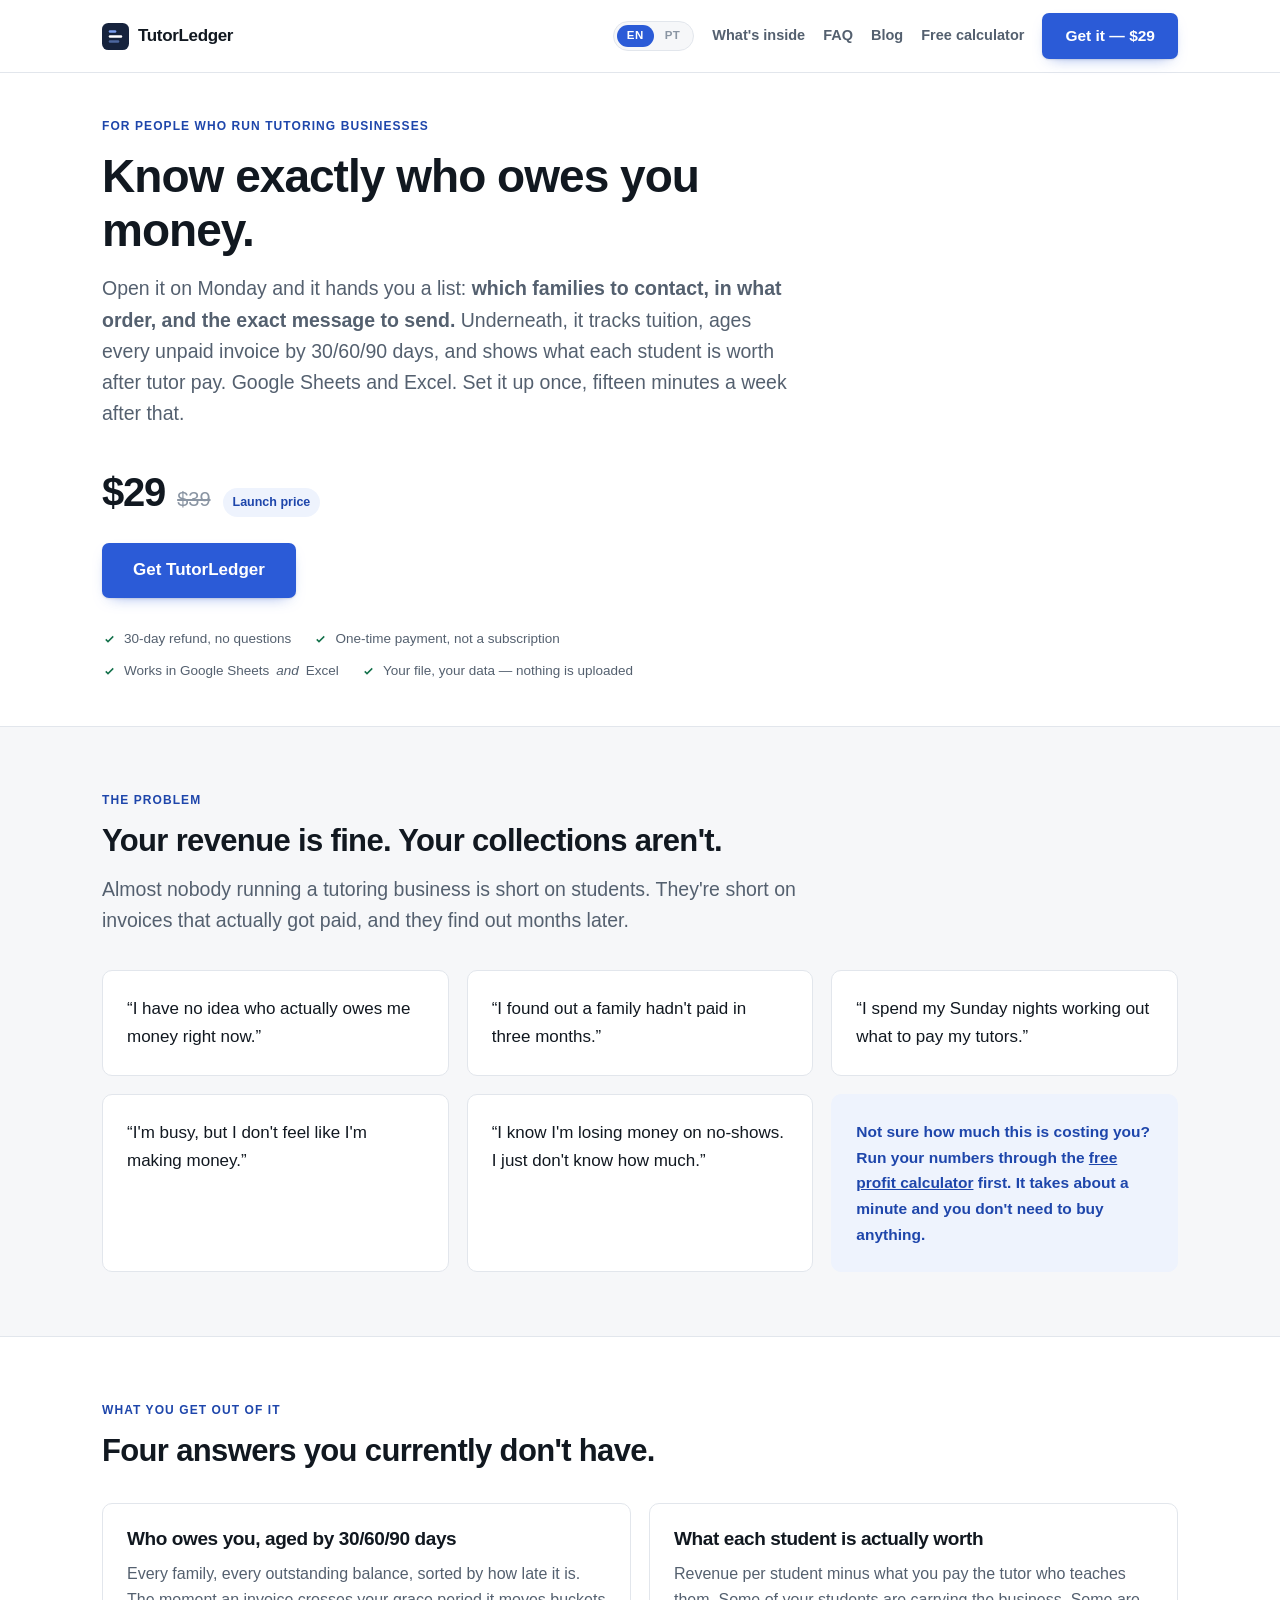
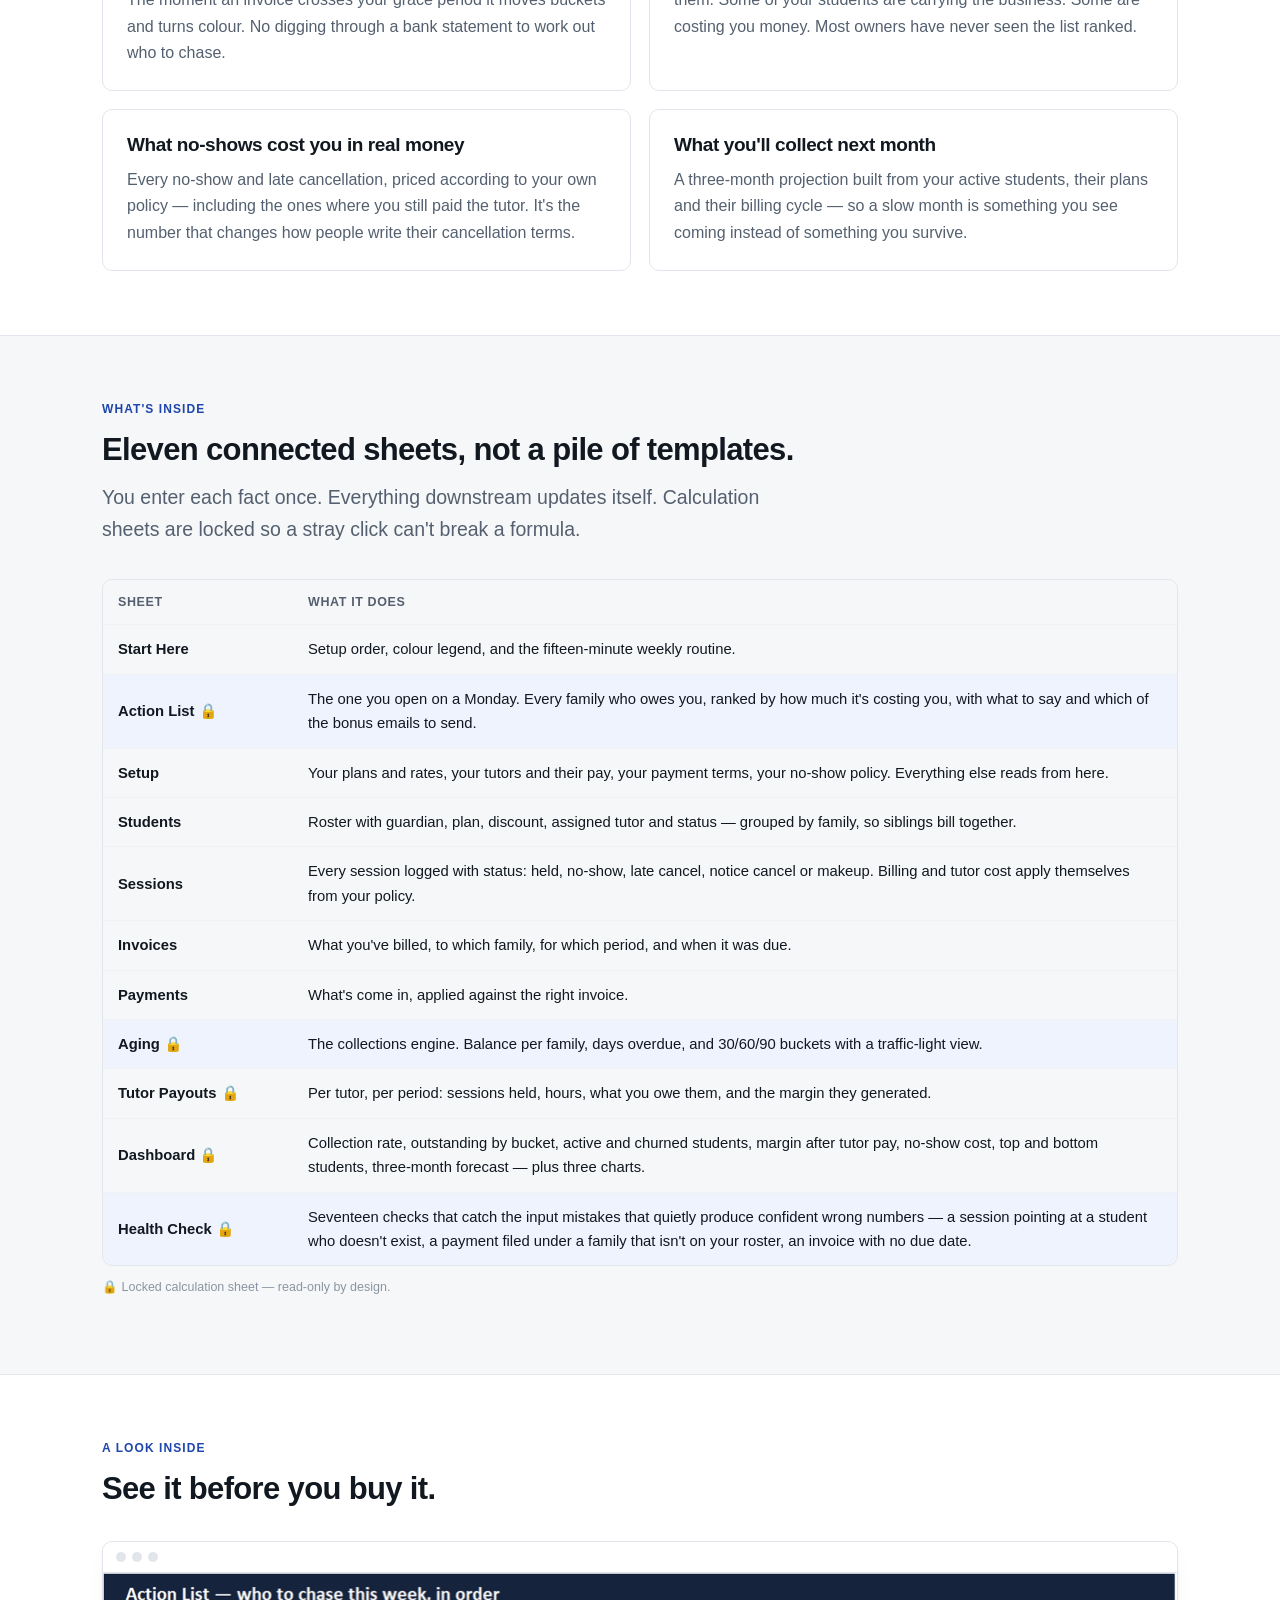
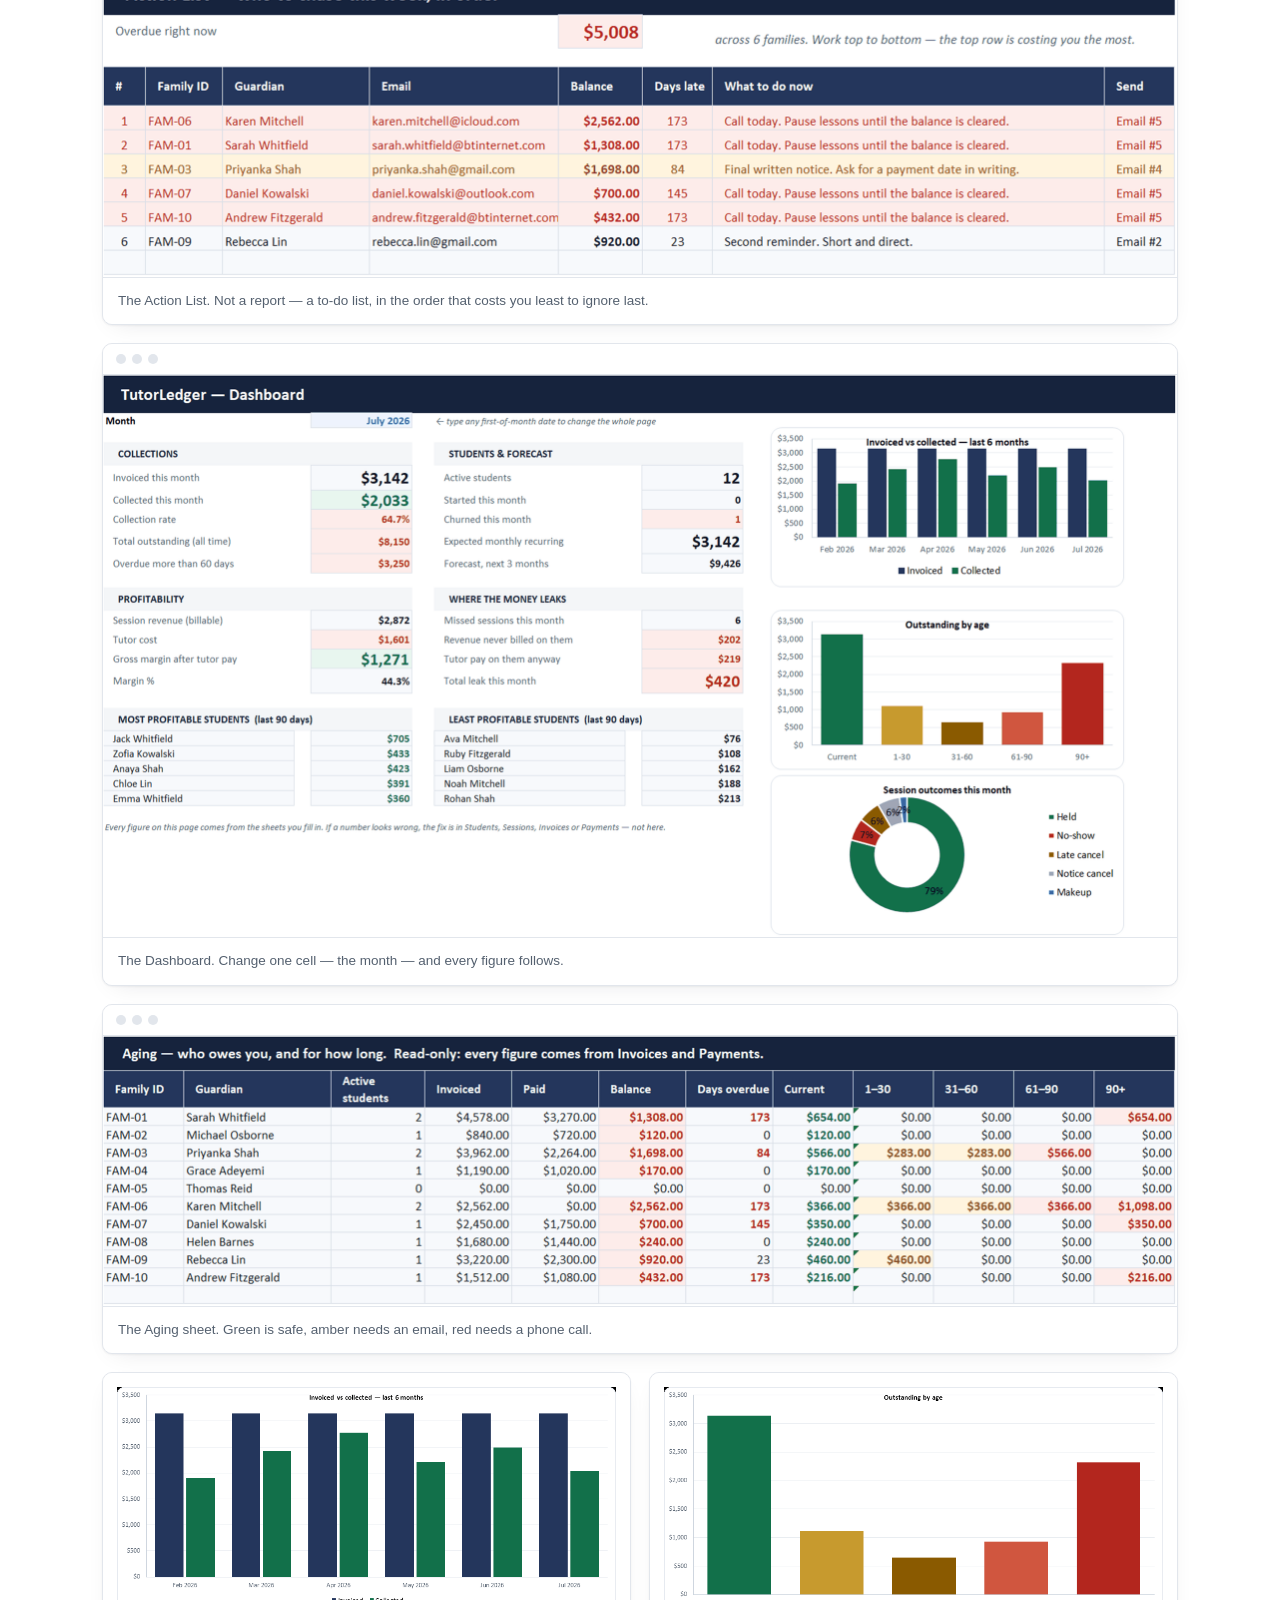
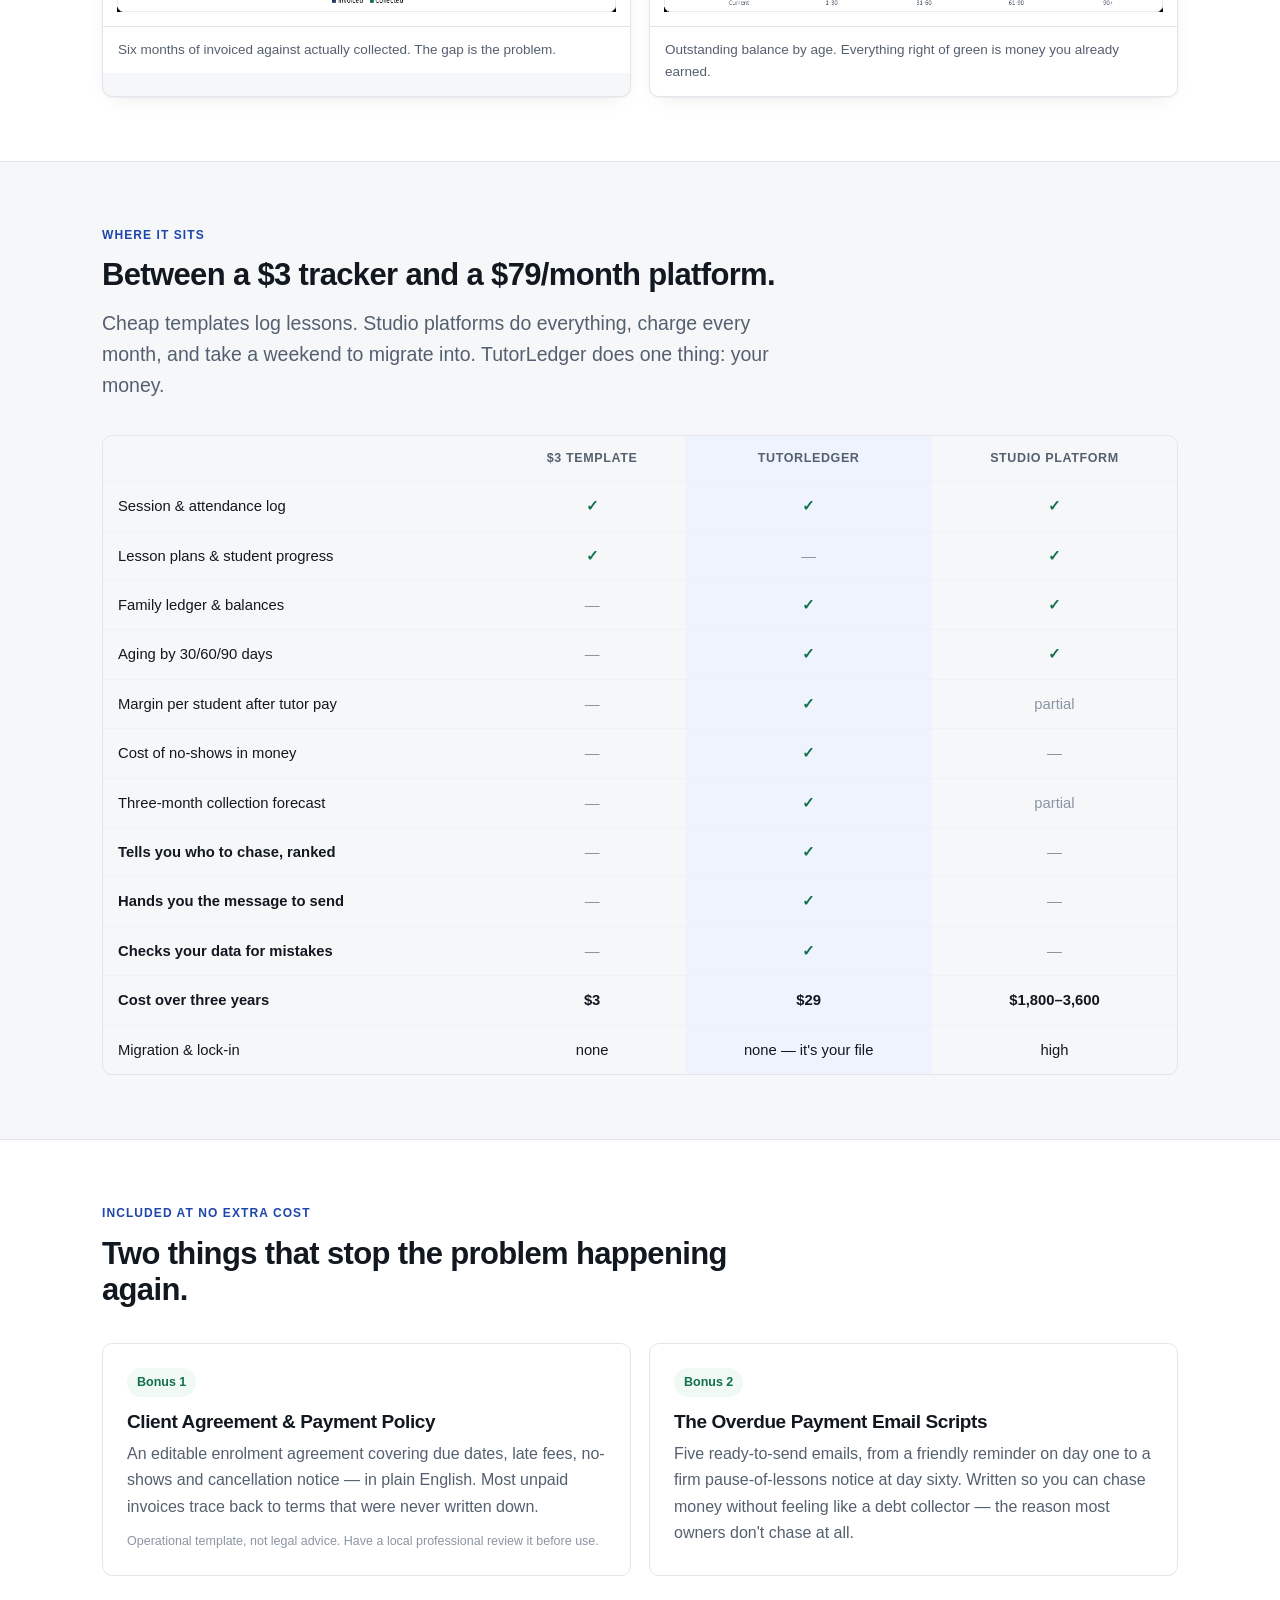
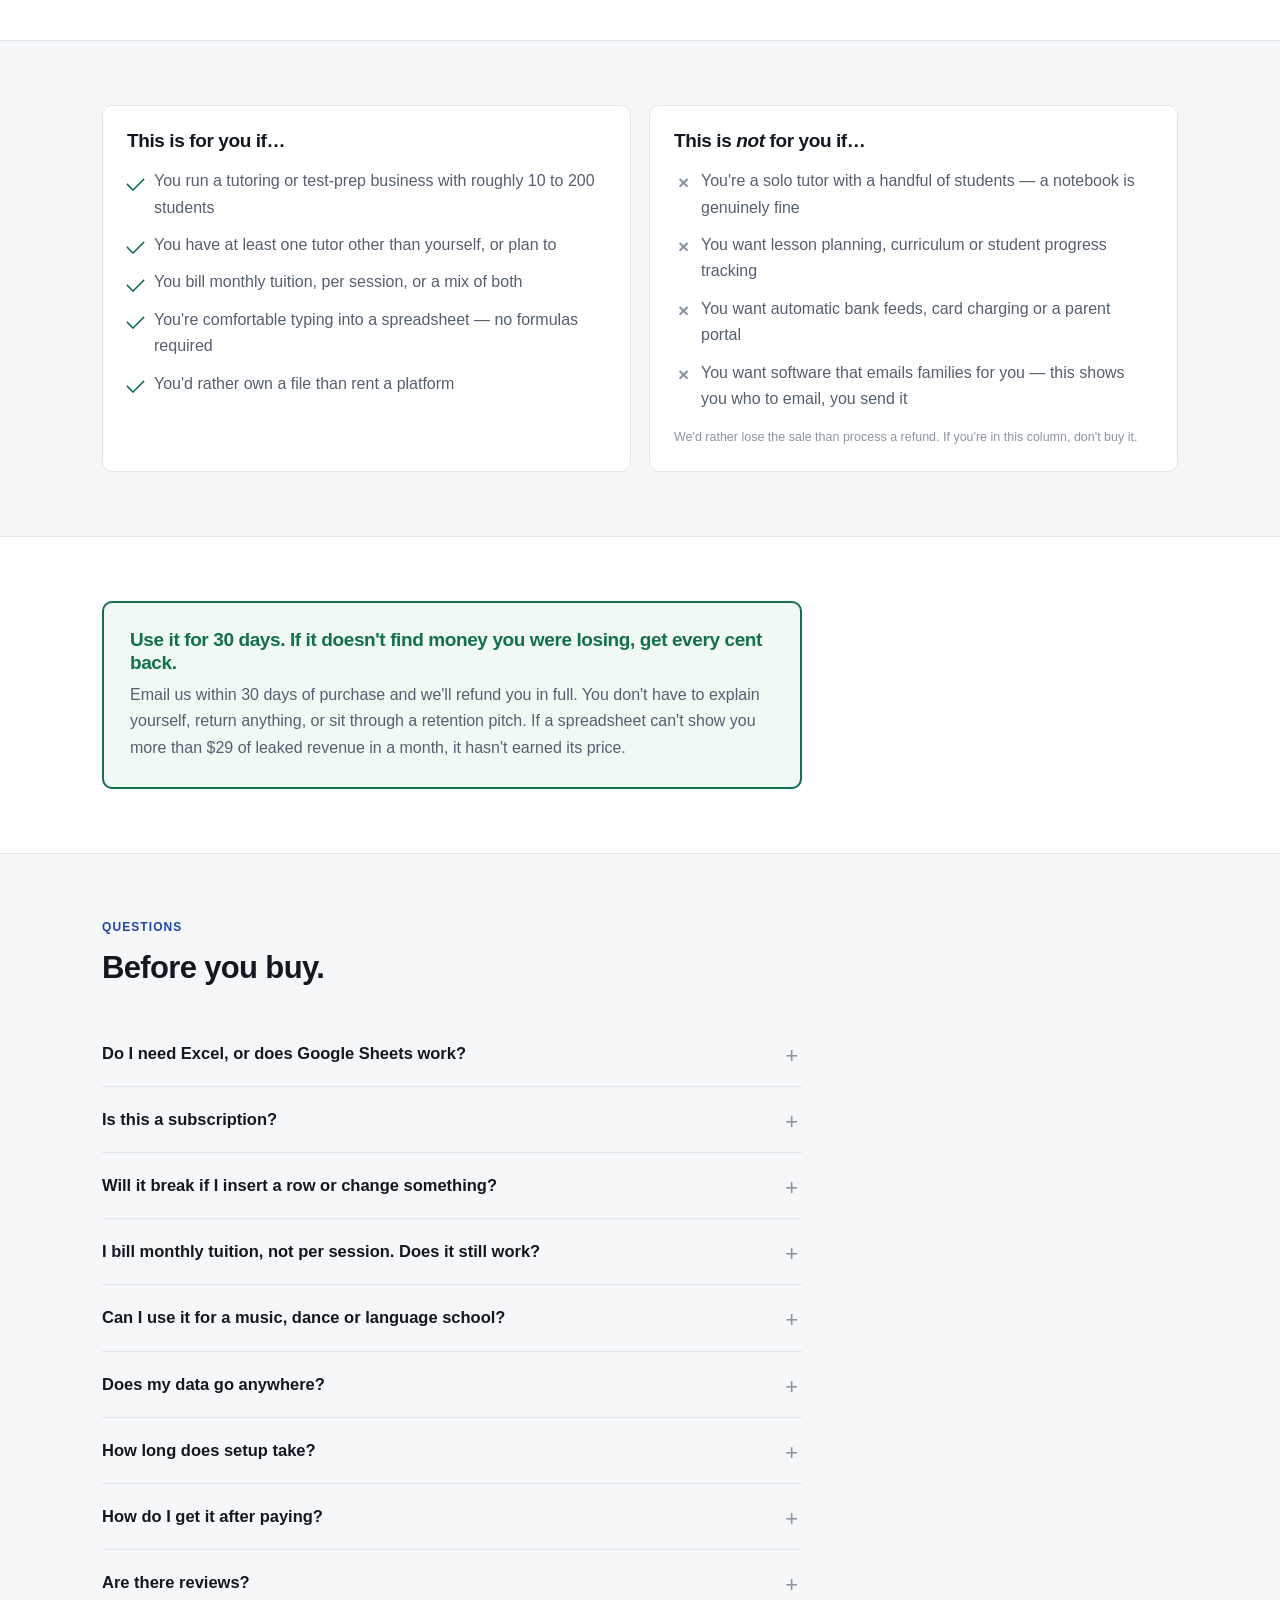
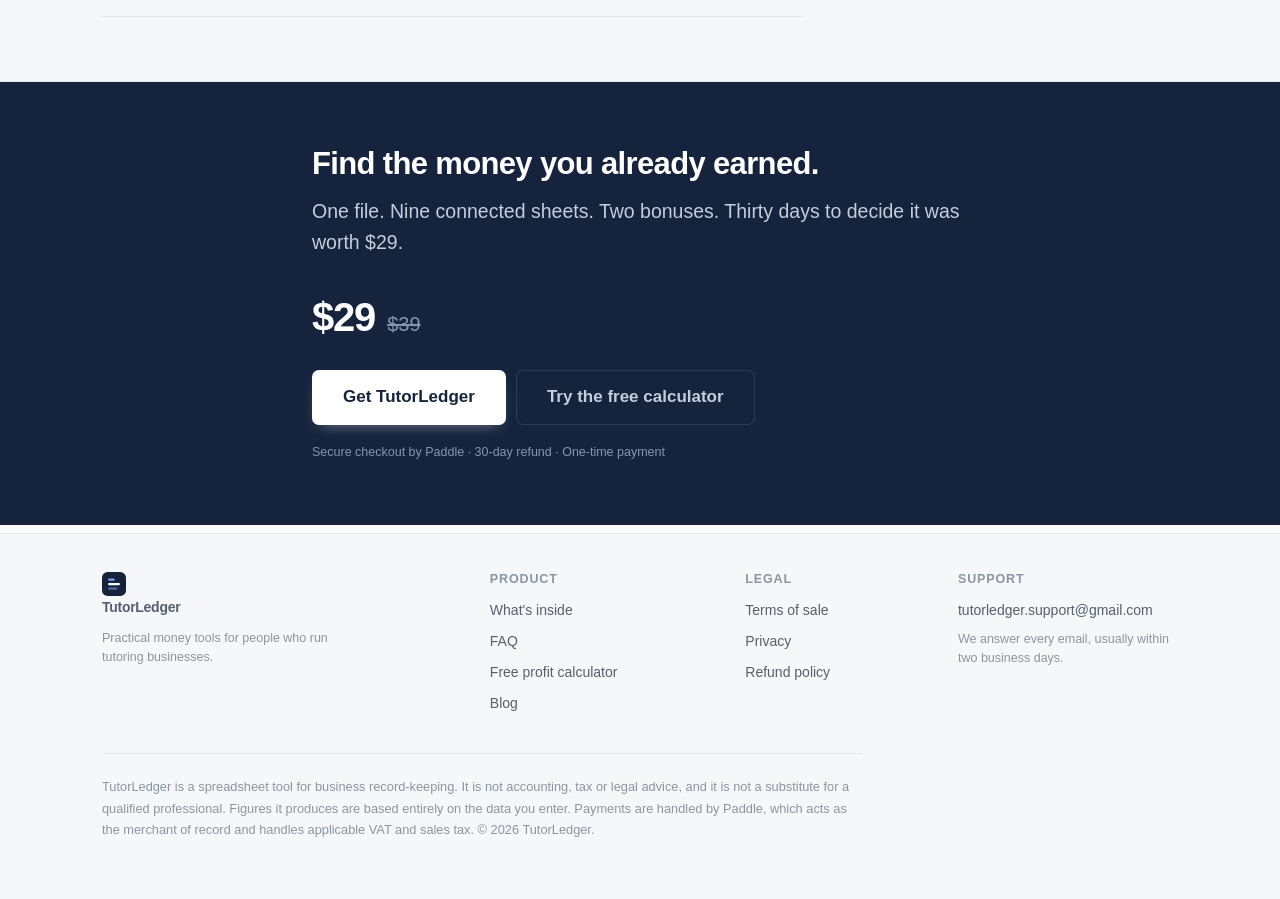
==== index.html @ 857a194b "Fix blank sections after switching language Swapping a section's innerHTML inserts fresh nodes carry" ====
<!DOCTYPE html>
<html lang="en">
<head>
<meta charset="utf-8">
<meta name="viewport" content="width=device-width, initial-scale=1">
<title>TutorLedger — Tuition &amp; Cash Flow for Tutoring Businesses</title>
<meta name="description" content="A Google Sheets and Excel system for tutoring business owners. See who owes you aged by 30/60/90 days, what each student is worth after tutor pay, and what you'll collect next month. One-time $29.">
<link rel="canonical" href="https://tutorledger.github.io/">
<meta property="og:type" content="product">
<meta property="og:title" content="TutorLedger — Tuition &amp; Cash Flow System for Tutoring Businesses">
<meta property="og:description" content="Know who owes you, what each student is worth, and what you'll collect next month. Google Sheets + Excel. One-time $29.">
<meta property="og:url" content="https://tutorledger.github.io/">
<meta property="og:image" content="https://tutorledger.github.io/assets/og-cover.png">
<meta name="twitter:card" content="summary_large_image">
<link rel="icon" href="assets/logo.svg">
<link rel="stylesheet" href="assets/tl.css?v=9161b7ed">
<script type="application/ld+json">
{
  "@context":"https://schema.org",
  "@type":"Product",
  "name":"TutorLedger",
  "description":"A Google Sheets and Excel system for tutoring business owners that tracks tuition, ages unpaid invoices by 30/60/90 days, calculates margin per student after tutor pay, and forecasts collections.",
  "brand":{"@type":"Brand","name":"TutorLedger"},
  "offers":{
    "@type":"Offer",
    "price":"29.00",
    "priceCurrency":"USD",
    "availability":"https://schema.org/InStock",
    "url":"https://tutorledger.github.io/"
  }
}
</script>
</head>
<body data-pt-pack="assets/pt-home.json">

<header class="site-head">
  <nav class="wrap nav">
    <a class="logo" href="./">
      <svg viewBox="0 0 32 32" width="27" height="27" aria-hidden="true">
        <rect width="32" height="32" rx="7.5" fill="#16233D"/>
        <rect x="8" y="8.5" width="9" height="3" rx="1.5" fill="#7CA0F0"/>
        <rect x="8" y="14.5" width="16" height="3" rx="1.5" fill="#FFFFFF"/>
        <rect x="8" y="20.5" width="12.5" height="3" rx="1.5" fill="#7CA0F0" opacity=".55"/>
      </svg>
      TutorLedger
    </a>
    <div class="nav-spacer"></div>
    <a class="navlink hide-sm" href="#inside">What's inside</a>
    <a class="navlink hide-sm" href="#faq">FAQ</a>
    <a class="navlink hide-sm" href="blog/">Blog</a>
    <a class="navlink" href="tutoring-profit-calculator/">Free calculator</a>
    <a class="btn glow" href="https://buy.paddle.com/REPLACE-ME" rel="noopener">Get it — $29</a>
  </nav>
</header>

<main>

<!-- ================= HERO ================= -->
<section data-t="hero" class="tight">
  <div class="wrap">
    <div class="measure">
      <p class="eyebrow">For people who run tutoring businesses</p>
      <h1>Know exactly who owes you money.</h1>
      <p class="lede" style="margin-top:16px">
        Open it on Monday and it hands you a list: <strong>which families to contact, in what order,
        and the exact message to send.</strong> Underneath, it tracks tuition, ages every unpaid
        invoice by 30/60/90 days, and shows what each student is worth after tutor pay.
        Google&nbsp;Sheets and Excel. Set it up once, fifteen minutes a week after that.
      </p>

      <div class="price" style="margin:30px 0 18px">
        <span class="now num">$29</span>
        <span class="was num">$39</span>
        <span class="pill">Launch price</span>
      </div>

      <p style="margin-bottom:22px">
        <a class="btn lg glow" href="https://buy.paddle.com/REPLACE-ME" rel="noopener">Get TutorLedger</a>
      </p>

      <div class="trustbar">
        <span><svg width="15" height="15" viewBox="0 0 20 20" fill="currentColor" aria-hidden="true"><path d="M8 14.2 4.3 10.5l1.4-1.4L8 11.4l6.3-6.3 1.4 1.4z"/></svg> 30-day refund, no questions</span>
        <span><svg width="15" height="15" viewBox="0 0 20 20" fill="currentColor" aria-hidden="true"><path d="M8 14.2 4.3 10.5l1.4-1.4L8 11.4l6.3-6.3 1.4 1.4z"/></svg> One-time payment, not a subscription</span>
        <span><svg width="15" height="15" viewBox="0 0 20 20" fill="currentColor" aria-hidden="true"><path d="M8 14.2 4.3 10.5l1.4-1.4L8 11.4l6.3-6.3 1.4 1.4z"/></svg> Works in Google Sheets <em>and</em> Excel</span>
        <span><svg width="15" height="15" viewBox="0 0 20 20" fill="currentColor" aria-hidden="true"><path d="M8 14.2 4.3 10.5l1.4-1.4L8 11.4l6.3-6.3 1.4 1.4z"/></svg> Your file, your data — nothing is uploaded</span>
      </div>
    </div>
  </div>
</section>

<!-- ================= PROBLEM ================= -->
<section data-t="problem" class="alt">
  <div class="wrap">
    <div class="sec-head reveal">
      <p class="eyebrow">The problem</p>
      <h2>Your revenue is fine. Your collections aren't.</h2>
      <p class="lede" style="margin-top:14px">
        Almost nobody running a tutoring business is short on students. They're short on
        invoices that actually got paid, and they find out months later.
      </p>
    </div>

    <div class="grid g3">
      <blockquote class="card reveal" style="margin:0">
        <p style="margin:0; font-size:17px">“I have no idea who actually owes me money right now.”</p>
      </blockquote>
      <blockquote class="card reveal" style="margin:0">
        <p style="margin:0; font-size:17px">“I found out a family hadn't paid in three months.”</p>
      </blockquote>
      <blockquote class="card reveal" style="margin:0">
        <p style="margin:0; font-size:17px">“I spend my Sunday nights working out what to pay my tutors.”</p>
      </blockquote>
      <blockquote class="card reveal" style="margin:0">
        <p style="margin:0; font-size:17px">“I'm busy, but I don't feel like I'm making money.”</p>
      </blockquote>
      <blockquote class="card reveal" style="margin:0">
        <p style="margin:0; font-size:17px">“I know I'm losing money on no-shows. I just don't know how much.”</p>
      </blockquote>
      <div class="card reveal" style="margin:0; background:var(--accent-soft); border-color:transparent">
        <p style="margin:0; font-size:15.5px; color:var(--accent-ink); font-weight:600">
          Not sure how much this is costing you? Run your numbers through the
          <a href="tutoring-profit-calculator/" style="color:inherit">free profit calculator</a> first.
          It takes about a minute and you don't need to buy anything.
        </p>
      </div>
    </div>
  </div>
</section>

<!-- ================= WHAT IT SHOWS ================= -->
<section data-t="shows">
  <div class="wrap">
    <div class="sec-head reveal">
      <p class="eyebrow">What you get out of it</p>
      <h2>Four answers you currently don't have.</h2>
    </div>

    <div class="grid g2">
      <div class="card reveal">
        <h3>Who owes you, aged by 30/60/90 days</h3>
        <p class="muted" style="margin:10px 0 0">
          Every family, every outstanding balance, sorted by how late it is. The moment an invoice
          crosses your grace period it moves buckets and turns colour. No digging through a bank
          statement to work out who to chase.
        </p>
      </div>
      <div class="card reveal">
        <h3>What each student is actually worth</h3>
        <p class="muted" style="margin:10px 0 0">
          Revenue per student minus what you pay the tutor who teaches them. Some of your students
          are carrying the business. Some are costing you money. Most owners have never seen the
          list ranked.
        </p>
      </div>
      <div class="card reveal">
        <h3>What no-shows cost you in real money</h3>
        <p class="muted" style="margin:10px 0 0">
          Every no-show and late cancellation, priced according to your own policy — including the
          ones where you still paid the tutor. It's the number that changes how people write their
          cancellation terms.
        </p>
      </div>
      <div class="card reveal">
        <h3>What you'll collect next month</h3>
        <p class="muted" style="margin:10px 0 0">
          A three-month projection built from your active students, their plans and their billing
          cycle — so a slow month is something you see coming instead of something you survive.
        </p>
      </div>
    </div>
  </div>
</section>

<!-- ================= INSIDE ================= -->
<section data-t="inside" id="inside" class="alt">
  <div class="wrap">
    <div class="sec-head reveal">
      <p class="eyebrow">What's inside</p>
      <h2>Eleven connected sheets, not a pile of templates.</h2>
      <p class="lede" style="margin-top:14px">
        You enter each fact once. Everything downstream updates itself. Calculation sheets are
        locked so a stray click can't break a formula.
      </p>
    </div>

    <div class="tablewrap reveal">
      <table>
        <thead>
          <tr><th style="width:190px">Sheet</th><th>What it does</th></tr>
        </thead>
        <tbody>
          <tr><td><strong>Start Here</strong></td><td>Setup order, colour legend, and the fifteen-minute weekly routine.</td></tr>
          <tr class="hl"><td><strong>Action List</strong> 🔒</td><td>The one you open on a Monday. Every family who owes you, ranked by how much it's costing you, with what to say and which of the bonus emails to send.</td></tr>
          <tr><td><strong>Setup</strong></td><td>Your plans and rates, your tutors and their pay, your payment terms, your no-show policy. Everything else reads from here.</td></tr>
          <tr><td><strong>Students</strong></td><td>Roster with guardian, plan, discount, assigned tutor and status — grouped by family, so siblings bill together.</td></tr>
          <tr><td><strong>Sessions</strong></td><td>Every session logged with status: held, no-show, late cancel, notice cancel or makeup. Billing and tutor cost apply themselves from your policy.</td></tr>
          <tr><td><strong>Invoices</strong></td><td>What you've billed, to which family, for which period, and when it was due.</td></tr>
          <tr><td><strong>Payments</strong></td><td>What's come in, applied against the right invoice.</td></tr>
          <tr class="hl"><td><strong>Aging</strong> 🔒</td><td>The collections engine. Balance per family, days overdue, and 30/60/90 buckets with a traffic-light view.</td></tr>
          <tr><td><strong>Tutor Payouts</strong> 🔒</td><td>Per tutor, per period: sessions held, hours, what you owe them, and the margin they generated.</td></tr>
          <tr><td><strong>Dashboard</strong> 🔒</td><td>Collection rate, outstanding by bucket, active and churned students, margin after tutor pay, no-show cost, top and bottom students, three-month forecast — plus three charts.</td></tr>
          <tr class="hl"><td><strong>Health Check</strong> 🔒</td><td>Seventeen checks that catch the input mistakes that quietly produce confident wrong numbers — a session pointing at a student who doesn't exist, a payment filed under a family that isn't on your roster, an invoice with no due date.</td></tr>
        </tbody>
      </table>
    </div>
    <p class="tiny faint" style="margin-top:12px">🔒 Locked calculation sheet — read-only by design.</p>
  </div>
</section>

<!-- ================= SCREENSHOTS ================= -->
<section data-t="shots">
  <div class="wrap">
    <div class="sec-head reveal">
      <p class="eyebrow">A look inside</p>
      <h2>See it before you buy it.</h2>
    </div>
    <figure class="shot reveal" style="margin:0 0 18px">
      <div class="bar"><i></i><i></i><i></i></div>
      <div class="body" style="overflow-x:auto">
        <img src="assets/shot-actionlist.png" width="2152" height="609" loading="lazy"
             alt="The Action List sheet ranking six families by how much they owe and how late they are, each row showing the guardian, email, balance, days late, what to do now, and which bonus email to send.">
      </div>
      <figcaption>The Action List. Not a report — a to-do list, in the order that costs you least to ignore last.</figcaption>
    </figure>

    <figure class="shot reveal" style="margin:0 0 18px">
      <div class="bar"><i></i><i></i><i></i></div>
      <div class="body" style="overflow-x:auto">
        <img src="assets/shot-dashboard.png" width="2152" height="1126" loading="lazy"
             alt="The TutorLedger dashboard showing invoiced and collected totals, collection rate, outstanding balance, active students, margin after tutor pay and the monthly cost of missed sessions.">
      </div>
      <figcaption>The Dashboard. Change one cell — the month — and every figure follows.</figcaption>
    </figure>

    <figure class="shot reveal" style="margin:0 0 18px">
      <div class="bar"><i></i><i></i><i></i></div>
      <div class="body" style="overflow-x:auto">
        <img src="assets/shot-aging.png" width="2152" height="542" loading="lazy"
             alt="The Aging sheet listing each family with amount invoiced, paid, balance, days overdue and the balance split across current, 1-30, 31-60, 61-90 and 90+ day buckets.">
      </div>
      <figcaption>The Aging sheet. Green is safe, amber needs an email, red needs a phone call.</figcaption>
    </figure>

    <div class="grid g2">
      <figure class="shot fit reveal" style="margin:0">
        <div class="body" style="padding:14px; background:var(--card)">
          <img src="assets/chart-collections.png" width="908" height="409" loading="lazy"
               alt="Column chart comparing invoiced against collected revenue for the last six months.">
        </div>
        <figcaption>Six months of invoiced against actually collected. The gap is the problem.</figcaption>
      </figure>
      <figure class="shot fit reveal" style="margin:0">
        <div class="body" style="padding:14px; background:var(--card)">
          <img src="assets/chart-aging.png" width="908" height="409" loading="lazy"
               alt="Column chart of outstanding balance by age bucket, coloured green through to red.">
        </div>
        <figcaption>Outstanding balance by age. Everything right of green is money you already earned.</figcaption>
      </figure>
    </div>
  </div>
</section>

<!-- ================= COMPARISON ================= -->
<section data-t="compare" class="alt">
  <div class="wrap">
    <div class="sec-head reveal">
      <p class="eyebrow">Where it sits</p>
      <h2>Between a $3 tracker and a $79/month platform.</h2>
      <p class="lede" style="margin-top:14px">
        Cheap templates log lessons. Studio platforms do everything, charge every month, and take a
        weekend to migrate into. TutorLedger does one thing: your money.
      </p>
    </div>

    <div class="tablewrap reveal">
      <table>
        <thead>
          <tr>
            <th>&nbsp;</th>
            <th class="c">$3 template</th>
            <th class="c hl">TutorLedger</th>
            <th class="c">Studio platform</th>
          </tr>
        </thead>
        <tbody>
          <tr><td>Session &amp; attendance log</td><td class="c yes">✓</td><td class="c hl yes">✓</td><td class="c yes">✓</td></tr>
          <tr><td>Lesson plans &amp; student progress</td><td class="c yes">✓</td><td class="c hl no">—</td><td class="c yes">✓</td></tr>
          <tr><td>Family ledger &amp; balances</td><td class="c no">—</td><td class="c hl yes">✓</td><td class="c yes">✓</td></tr>
          <tr><td>Aging by 30/60/90 days</td><td class="c no">—</td><td class="c hl yes">✓</td><td class="c yes">✓</td></tr>
          <tr><td>Margin per student after tutor pay</td><td class="c no">—</td><td class="c hl yes">✓</td><td class="c no">partial</td></tr>
          <tr><td>Cost of no-shows in money</td><td class="c no">—</td><td class="c hl yes">✓</td><td class="c no">—</td></tr>
          <tr><td>Three-month collection forecast</td><td class="c no">—</td><td class="c hl yes">✓</td><td class="c no">partial</td></tr>
          <tr><td><strong>Tells you who to chase, ranked</strong></td><td class="c no">—</td><td class="c hl yes">✓</td><td class="c no">—</td></tr>
          <tr><td><strong>Hands you the message to send</strong></td><td class="c no">—</td><td class="c hl yes">✓</td><td class="c no">—</td></tr>
          <tr><td><strong>Checks your data for mistakes</strong></td><td class="c no">—</td><td class="c hl yes">✓</td><td class="c no">—</td></tr>
          <tr><td><strong>Cost over three years</strong></td><td class="c"><strong>$3</strong></td><td class="c hl"><strong>$29</strong></td><td class="c"><strong>$1,800–3,600</strong></td></tr>
          <tr><td>Migration &amp; lock-in</td><td class="c">none</td><td class="c hl">none — it's your file</td><td class="c">high</td></tr>
        </tbody>
      </table>
    </div>
  </div>
</section>

<!-- ================= BONUSES ================= -->
<section data-t="bonuses">
  <div class="wrap">
    <div class="sec-head reveal">
      <p class="eyebrow">Included at no extra cost</p>
      <h2>Two things that stop the problem happening again.</h2>
    </div>
    <div class="grid g2">
      <div class="card reveal">
        <span class="pill gain">Bonus 1</span>
        <h3 style="margin:14px 0 8px">Client Agreement &amp; Payment Policy</h3>
        <p class="muted" style="margin:0">
          An editable enrolment agreement covering due dates, late fees, no-shows and cancellation
          notice — in plain English. Most unpaid invoices trace back to terms that were never
          written down.
        </p>
        <p class="tiny faint" style="margin:12px 0 0">Operational template, not legal advice. Have a local professional review it before use.</p>
      </div>
      <div class="card reveal">
        <span class="pill gain">Bonus 2</span>
        <h3 style="margin:14px 0 8px">The Overdue Payment Email Scripts</h3>
        <p class="muted" style="margin:0">
          Five ready-to-send emails, from a friendly reminder on day one to a firm pause-of-lessons
          notice at day sixty. Written so you can chase money without feeling like a debt collector
          — the reason most owners don't chase at all.
        </p>
      </div>
    </div>
  </div>
</section>

<!-- ================= FIT ================= -->
<section data-t="fit" class="alt">
  <div class="wrap">
    <div class="grid g2">
      <div class="card reveal">
        <h3>This is for you if…</h3>
        <ul class="ticks" style="margin-top:16px">
          <li>You run a tutoring or test-prep business with roughly 10 to 200 students</li>
          <li>You have at least one tutor other than yourself, or plan to</li>
          <li>You bill monthly tuition, per session, or a mix of both</li>
          <li>You're comfortable typing into a spreadsheet — no formulas required</li>
          <li>You'd rather own a file than rent a platform</li>
        </ul>
      </div>
      <div class="card reveal">
        <h3>This is <em>not</em> for you if…</h3>
        <ul class="crosses" style="margin-top:16px">
          <li>You're a solo tutor with a handful of students — a notebook is genuinely fine</li>
          <li>You want lesson planning, curriculum or student progress tracking</li>
          <li>You want automatic bank feeds, card charging or a parent portal</li>
          <li>You want software that emails families for you — this shows you who to email, you send it</li>
        </ul>
        <p class="tiny faint" style="margin:16px 0 0">We'd rather lose the sale than process a refund. If you're in this column, don't buy it.</p>
      </div>
    </div>
  </div>
</section>

<!-- ================= GUARANTEE ================= -->
<section data-t="guarantee">
  <div class="wrap">
    <div class="guarantee reveal">
      <h3>Use it for 30 days. If it doesn't find money you were losing, get every cent back.</h3>
      <p class="muted" style="margin:0">
        Email us within 30 days of purchase and we'll refund you in full. You don't have to explain
        yourself, return anything, or sit through a retention pitch. If a spreadsheet can't show you
        more than $29 of leaked revenue in a month, it hasn't earned its price.
      </p>
    </div>
  </div>
</section>

<!-- ================= FAQ ================= -->
<section data-t="faq" id="faq" class="alt">
  <div class="wrap">
    <div class="sec-head reveal">
      <p class="eyebrow">Questions</p>
      <h2>Before you buy.</h2>
    </div>
    <div class="measure">
      <details class="faq reveal"><summary>Do I need Excel, or does Google Sheets work?</summary>
        <div class="a"><p>Both, and both are tested. You get one <code>.xlsx</code> file that opens directly in Excel and imports into Google Sheets with every formula, the conditional formatting and all three charts intact.</p>
        <p>Every formula was deliberately restricted to the set both applications support — nothing newer than Excel 2007, no dynamic arrays, no Sheets-only functions. That restraint is the reason it survives the import instead of arriving full of <code>#NAME?</code>.</p></div></details>

      <details class="faq reveal"><summary>Is this a subscription?</summary>
        <div class="a"><p>No. You pay $29 once and the file is yours permanently. There's nothing to cancel and no account to keep. Updates within the same version are free — you'll get an email with the new file.</p></div></details>

      <details class="faq reveal"><summary>Will it break if I insert a row or change something?</summary>
        <div class="a"><p>The three calculation sheets are protected, so you can't overwrite a formula by accident. The sheets you type into are ordinary rows — insert, sort and filter freely. Formulas are filled down in advance rather than generated dynamically, precisely so that editing doesn't disturb them.</p></div></details>

      <details class="faq reveal"><summary>I bill monthly tuition, not per session. Does it still work?</summary>
        <div class="a"><p>Yes. Each student is set to monthly, per-session, or package billing, and the system handles a mix across your roster. Monthly students are billed from the recurring schedule; per-session students are billed from their logged sessions.</p></div></details>

      <details class="faq reveal"><summary>Can I use it for a music, dance or language school?</summary>
        <div class="a"><p>Mostly, yes — the money side is identical: recurring tuition, families with siblings, no-shows, instructor pay. What it won't do is anything specific to those disciplines, such as recital or exam management. It was built for tutoring and it's honest about that.</p></div></details>

      <details class="faq reveal"><summary>Does my data go anywhere?</summary>
        <div class="a"><p>No. It's a spreadsheet file on your computer or in your own Google account. There is no server, no login, no sync, and no analytics inside the file. We never see a single student name.</p></div></details>

      <details class="faq reveal"><summary>How long does setup take?</summary>
        <div class="a"><p>About 20 minutes for your settings, tutors and rates, plus roughly a minute per student to enter your roster. The included guide walks through it in the order that avoids rework. After setup, budget about fifteen minutes a week.</p></div></details>

      <details class="faq reveal"><summary>How do I get it after paying?</summary>
        <div class="a"><p>Checkout runs through Paddle, which is the merchant of record for the sale and handles the payment plus any VAT or sales tax that applies where you are. Your download link appears immediately and is also emailed to you.</p></div></details>

      <details class="faq reveal"><summary>Are there reviews?</summary>
        <div class="a"><p>Not yet — TutorLedger is new, and we won't publish testimonials we don't have. That's exactly why the refund policy is unconditional and why the free calculator lets you test the thinking before you spend anything.</p></div></details>
    </div>
  </div>
</section>

<!-- ================= FINAL CTA ================= -->
<section data-t="finalcta" class="deep">
  <div class="wrap measure">
    <h2>Find the money you already earned.</h2>
    <p class="lede" style="color:#c3cddb; margin-top:14px">
      One file. Nine connected sheets. Two bonuses. Thirty days to decide it was worth $29.
    </p>
    <div class="price" style="margin:26px 0 20px">
      <span class="now num" style="color:#fff">$29</span>
      <span class="was num" style="color:#8496af">$39</span>
    </div>
    <div class="btnrow">
      <a class="btn lg onnavy glow" href="https://buy.paddle.com/REPLACE-ME" rel="noopener">Get TutorLedger</a>
      <a class="btn lg ghost" href="tutoring-profit-calculator/" style="color:#c3cddb; border-color:#2c3d5c">Try the free calculator</a>
    </div>
    <p class="tiny" style="color:#8496af; margin:0">Secure checkout by Paddle · 30-day refund · One-time payment</p>
  </div>
</section>

</main>

<footer class="site-foot">
  <div class="wrap">
    <div class="foot-grid">
      <div style="min-width:220px">
        <a class="logo" href="./" style="margin-bottom:10px">
          <svg viewBox="0 0 32 32" width="24" height="24" aria-hidden="true">
            <rect width="32" height="32" rx="7.5" fill="#16233D"/>
            <rect x="8" y="8.5" width="9" height="3" rx="1.5" fill="#7CA0F0"/>
            <rect x="8" y="14.5" width="16" height="3" rx="1.5" fill="#FFFFFF"/>
            <rect x="8" y="20.5" width="12.5" height="3" rx="1.5" fill="#7CA0F0" opacity=".55"/>
          </svg>
          TutorLedger
        </a>
        <p class="tiny faint" style="max-width:260px">Practical money tools for people who run tutoring businesses.</p>
      </div>
      <div>
        <h4>Product</h4>
        <a href="#inside">What's inside</a>
        <a href="#faq">FAQ</a>
        <a href="tutoring-profit-calculator/">Free profit calculator</a>
        <a href="blog/">Blog</a>
      </div>
      <div>
        <h4>Legal</h4>
        <a href="terms.html">Terms of sale</a>
        <a href="privacy.html">Privacy</a>
        <a href="refund-policy.html">Refund policy</a>
      </div>
      <div>
        <h4>Support</h4>
        <a href="mailto:tutorledger.support@gmail.com">tutorledger.support@gmail.com</a>
        <p class="tiny faint" style="margin-top:4px; max-width:220px">We answer every email, usually within two business days.</p>
      </div>
    </div>
    <p class="legal">
      TutorLedger is a spreadsheet tool for business record-keeping. It is not accounting, tax or
      legal advice, and it is not a substitute for a qualified professional. Figures it produces are
      based entirely on the data you enter. Payments are handled by Paddle, which acts as the
      merchant of record and handles applicable VAT and sales tax.
      © <span id="yr">2026</span> TutorLedger.
    </p>
  </div>
</footer>

<script src="assets/tl.js?v=f6b3a63f" defer></script>
<script>document.getElementById("yr").textContent=new Date().getFullYear();</script>
<script src="assets/i18n.js?v=3560c0e5" defer></script>
</body>
</html>
---- assets/tl.css ----
/* ============================================================
   TutorLedger — shared design system
   Sober / financial. Navy, graphite, sharp tables, generous air.
   ============================================================ */

:root{
  /* surfaces */
  --bg:#ffffff;
  --bg-alt:#f6f7f9;
  --bg-deep:#16233d;
  --card:#ffffff;
  --line:#e2e6ec;
  --line-soft:#eef1f5;

  /* ink */
  --ink:#111820;
  --ink-soft:#54606f;
  --ink-faint:#8a95a3;
  --ink-invert:#f2f5f9;

  /* brand */
  --navy:#16233d;
  --accent:#2b5bd7;
  --accent-ink:#1e46ab;
  --accent-soft:#eef3fd;

  /* semantic */
  --loss:#b3261e;
  --loss-bg:#fdf3f2;
  --gain:#12704a;
  --gain-bg:#f1f9f5;
  --warn:#8a5a00;

  --radius:10px;
  --radius-sm:7px;
  --maxw:1120px;
  --measure:700px;
  --shadow:0 1px 2px rgba(16,24,40,.05), 0 8px 24px -12px rgba(16,24,40,.12);
}

@media (prefers-color-scheme: dark){
  :root{
    --bg:#0d1117; --bg-alt:#131922; --bg-deep:#0a0f18; --card:#161d27;
    --line:#28313d; --line-soft:#1e2733;
    --ink:#e6ebf2; --ink-soft:#a0abb9; --ink-faint:#74808e; --ink-invert:#f2f5f9;
    --navy:#0a0f18; --accent:#7ca0f0; --accent-ink:#9db8f5; --accent-soft:#182238;
    --loss:#f08b84; --loss-bg:#2a1614; --gain:#5cc394; --gain-bg:#10241b;
    --warn:#d9a441;
    --shadow:0 1px 2px rgba(0,0,0,.4), 0 8px 24px -12px rgba(0,0,0,.6);
  }
}

*{box-sizing:border-box}
html{scroll-behavior:smooth}
body{
  margin:0; background:var(--bg); color:var(--ink);
  font:16px/1.65 -apple-system,BlinkMacSystemFont,"Segoe UI",Roboto,"Helvetica Neue",Arial,sans-serif;
  -webkit-font-smoothing:antialiased; text-rendering:optimizeLegibility;
}
/* height:auto is not optional here. The screenshots carry explicit width/height
   attributes so the browser can reserve space and avoid layout shift; without
   height:auto the width scales down on narrow screens while the height stays at
   the attribute value, and every image ends up vertically stretched. */
img,svg{max-width:100%; height:auto}
.wrap{max-width:var(--maxw); margin:0 auto; padding:0 22px}
.measure{max-width:var(--measure)}

/* ---------- type ---------- */
h1,h2,h3,h4{letter-spacing:-.021em; line-height:1.18; margin:0}
h1{font-size:clamp(30px,4.6vw,46px); font-weight:750}
h2{font-size:clamp(23px,3vw,31px); font-weight:700}
h3{font-size:19px; font-weight:650}
p{margin:0 0 1em}
.lede{font-size:clamp(16.5px,2vw,19.5px); color:var(--ink-soft); line-height:1.6}
.eyebrow{
  font-size:12px; font-weight:700; letter-spacing:.09em; text-transform:uppercase;
  color:var(--accent-ink); margin:0 0 12px;
}
.num{font-variant-numeric:tabular-nums}
.muted{color:var(--ink-soft)}
.faint{color:var(--ink-faint)}
.tiny{font-size:12.5px; line-height:1.5}

/* ---------- header / nav ---------- */
.site-head{
  position:sticky; top:0; z-index:40; background:color-mix(in srgb, var(--bg) 88%, transparent);
  backdrop-filter:saturate(180%) blur(10px); border-bottom:1px solid var(--line);
}
/* Horizontal padding is repeated from .wrap on purpose: .nav is also a .wrap,
   comes later in this file at the same specificity, and a bare `padding:13px 0`
   silently wiped it out — which pinned the logo to the left edge of the screen. */
.nav{display:flex; align-items:center; gap:18px; padding:13px 22px}
.logo{display:flex; align-items:center; gap:9px; text-decoration:none; color:var(--ink); font-weight:700; letter-spacing:-.02em; font-size:17px}
.logo svg{display:block; flex:none}
.nav-spacer{flex:1}
.nav a.navlink{color:var(--ink-soft); text-decoration:none; font-size:14.5px; font-weight:550}
.nav a.navlink:hover{color:var(--ink)}
@media (max-width:640px){ .nav a.navlink.hide-sm{display:none} }
/* Below 560px there is only room for the mark and the buy button. The free
   calculator keeps its own link in the hero and in the footer, so nothing is
   lost by dropping it from the bar. */
@media (max-width:560px){
  /* 22px matches .wrap so the mark lines up with the page content below it;
     the room comes from the tighter gap and the smaller button instead. */
  .nav{gap:12px; padding:11px 22px}
  .nav a.navlink{display:none}
  .nav .btn{padding:9px 15px; font-size:14px}
  .logo{font-size:16px; gap:8px}
  .logo svg{width:24px; height:24px}
}

/* ---------- language toggle ---------- */
.langtoggle{
  /* sits immediately after .nav-spacer, so no margin trickery is needed */
  display:inline-flex; align-items:center; gap:1px; flex:none;
  background:var(--bg-alt); border:1px solid var(--line); border-radius:999px;
  padding:3px; cursor:pointer; font-family:inherit; line-height:1;
}
.langtoggle span{
  padding:5px 10px; border-radius:999px; font-size:11.5px; font-weight:700;
  letter-spacing:.04em; color:var(--ink-faint); transition:background .18s ease, color .18s ease;
}
.langtoggle span.on{background:var(--accent); color:#fff}
.langtoggle:hover{border-color:var(--accent)}
.langtoggle:focus-visible{outline:3px solid var(--accent-soft); outline-offset:2px}
@media (max-width:560px){ .langtoggle span{padding:5px 8px; font-size:11px} }

#tl-lang-note{
  background:#FFF4DE; border-bottom:1px solid var(--line);
  color:#8A5A00; font-size:13.5px; line-height:1.5;
  overflow:hidden; transition:height .24s ease, opacity .2s ease;
}
#tl-lang-note .wrap{
  padding-top:11px; padding-bottom:11px;
  display:flex; align-items:flex-start; gap:16px;
}
#tl-lang-note p{margin:0; flex:1}
#tl-lang-note .close{
  flex:none; background:transparent; border:0; cursor:pointer; color:inherit;
  padding:3px; margin:-2px -4px 0 0; border-radius:6px; opacity:.65;
  display:inline-flex; transition:opacity .15s ease, background .15s ease;
}
#tl-lang-note .close:hover{opacity:1; background:rgba(138,90,0,.12)}
#tl-lang-note .close:focus-visible{outline:2px solid currentColor; outline-offset:1px}
#tl-lang-note.gone{height:0 !important; opacity:0}
@media (prefers-color-scheme: dark){
  #tl-lang-note{background:#2A2113; color:#D9A441}
  #tl-lang-note .close:hover{background:rgba(217,164,65,.16)}
}
@media (prefers-reduced-motion: reduce){ #tl-lang-note{transition:none} }

/* ---------- buttons ---------- */
.btn{
  --glow:43,91,215;                      /* accent, as rgb triplet for rgba() */
  position:relative; overflow:hidden; isolation:isolate;
  display:inline-block; background:var(--accent); color:#fff; text-decoration:none;
  padding:12px 22px; border-radius:var(--radius-sm); font-weight:650; font-size:15.5px;
  border:1px solid transparent; cursor:pointer; font-family:inherit; line-height:1.3;
  white-space:nowrap;                    /* "Get it — $29" was wrapping to two lines */
  box-shadow:0 1px 2px rgba(16,24,40,.10), 0 6px 16px -9px rgba(var(--glow),.65);
  transition:filter .15s ease, transform .15s ease, box-shadow .25s ease;
}
.btn:hover{filter:brightness(1.07); transform:translateY(-1px);
  box-shadow:0 2px 4px rgba(16,24,40,.12), 0 12px 26px -10px rgba(var(--glow),.95)}
.btn:active{transform:translateY(1px)}
.btn:focus-visible{outline:3px solid rgba(var(--glow),.45); outline-offset:2px}
.btn.lg{padding:15px 30px; font-size:17px}
.btn.ghost{--glow:43,91,215; background:transparent; color:var(--accent-ink); border-color:var(--line); box-shadow:none}
.btn.ghost:hover{background:var(--accent-soft); box-shadow:none; transform:none}
.btn.onnavy{--glow:255,255,255; background:#fff; color:var(--navy)}

/* Emphasis for the buy buttons: a slow breathing glow plus a sheen that sweeps
   across every few seconds. Deliberately unhurried — this is a product people
   trust with money, and a button that flashes reads as a discount pop-up. */
@keyframes tl-breathe{
  0%,100%{box-shadow:0 1px 2px rgba(16,24,40,.10), 0 6px 16px -9px rgba(var(--glow),.60)}
  50%    {box-shadow:0 1px 2px rgba(16,24,40,.10), 0 12px 30px -9px rgba(var(--glow),1)}
}
@keyframes tl-sheen{
  0%, 78%  {transform:translateX(-130%) skewX(-18deg)}
  92%, 100%{transform:translateX(130%)  skewX(-18deg)}
}
.btn.glow{animation:tl-breathe 3.4s ease-in-out infinite}
.btn.glow::after{
  content:""; position:absolute; top:-2px; bottom:-2px; left:0; width:42%;
  background:linear-gradient(90deg, transparent, rgba(255,255,255,.38), transparent);
  transform:translateX(-130%) skewX(-18deg);
  animation:tl-sheen 5.5s ease-in-out infinite;
  pointer-events:none;
}
.btn.glow.onnavy::after{background:linear-gradient(90deg, transparent, rgba(43,91,215,.20), transparent)}

/* Two buttons side by side. A margin on the second one only works while they
   share a line — as soon as they wrap it pushes the lower button out of line
   with everything else in the column. Gap handles both directions. */
.btnrow{display:flex; flex-wrap:wrap; gap:10px; margin:0 0 18px}
@media (max-width:520px){
  .btnrow{flex-direction:column; align-items:stretch}
  .btnrow .btn{text-align:center}
}

/* ---------- sections ---------- */
section{padding:64px 0}
section.tight{padding:44px 0}
section.alt{background:var(--bg-alt); border-block:1px solid var(--line)}
section.deep{background:var(--bg-deep); color:var(--ink-invert); border:0}
section.deep h2, section.deep h3{color:#fff}
section.deep p{color:#c3cddb}
.sec-head{max-width:var(--measure); margin-bottom:34px}

/* ---------- cards & grids ---------- */
.card{background:var(--card); border:1px solid var(--line); border-radius:var(--radius); padding:24px}
.card.pad-sm{padding:18px}
.grid{display:grid; gap:18px}
.g2{grid-template-columns:repeat(2,1fr)}
.g3{grid-template-columns:repeat(3,1fr)}
.g4{grid-template-columns:repeat(4,1fr)}
@media (max-width:900px){ .g3,.g4{grid-template-columns:repeat(2,1fr)} }
@media (max-width:640px){ .g2,.g3,.g4{grid-template-columns:1fr} }

/* ---------- tables ---------- */
.tablewrap{overflow-x:auto; -webkit-overflow-scrolling:touch; border:1px solid var(--line); border-radius:var(--radius)}
table{border-collapse:collapse; width:100%; min-width:520px; font-size:14.8px}
th,td{padding:12px 15px; text-align:left; border-bottom:1px solid var(--line-soft)}
thead th{background:var(--bg-alt); font-size:12.5px; letter-spacing:.05em; text-transform:uppercase; color:var(--ink-soft); font-weight:700}
tbody tr:last-child td{border-bottom:0}
td.c,th.c{text-align:center}
.yes{color:var(--gain); font-weight:700}
.no{color:var(--ink-faint)}
.hl{background:var(--accent-soft)}

/* ---------- misc ---------- */
.pill{display:inline-block; font-size:12.5px; font-weight:650; padding:4px 10px; border-radius:999px; background:var(--accent-soft); color:var(--accent-ink)}
.pill.gain{background:var(--gain-bg); color:var(--gain)}
.pill.warn{background:#fdf6e7; color:var(--warn)}
.rule{height:1px; background:var(--line); border:0; margin:34px 0}
ul.ticks{list-style:none; padding:0; margin:0}
ul.ticks li{position:relative; padding-left:27px; margin-bottom:11px; color:var(--ink-soft)}
ul.ticks li::before{
  content:""; position:absolute; left:0; top:.52em; width:15px; height:8px;
  border-left:2.2px solid var(--gain); border-bottom:2.2px solid var(--gain);
  transform:rotate(-45deg); border-radius:1px;
}
ul.crosses{list-style:none; padding:0; margin:0}
ul.crosses li{position:relative; padding-left:27px; margin-bottom:11px; color:var(--ink-soft)}
ul.crosses li::before{content:"\00d7"; position:absolute; left:4px; top:-1px; color:var(--ink-faint); font-size:19px; font-weight:700}

.trustbar{display:flex; flex-wrap:wrap; gap:10px 22px; align-items:center; font-size:13.5px; color:var(--ink-soft)}
.trustbar span{display:inline-flex; align-items:center; gap:7px}
.trustbar svg{flex:none; color:var(--gain)}

details.faq{border-bottom:1px solid var(--line); padding:4px 0}
details.faq summary{
  cursor:pointer; padding:15px 30px 15px 0; font-weight:650; font-size:16.5px;
  list-style:none; position:relative;
}
details.faq summary::-webkit-details-marker{display:none}
details.faq summary::after{
  content:"+"; position:absolute; right:4px; top:13px; font-size:22px; font-weight:400;
  color:var(--ink-faint); transition:transform .2s ease;
}
details.faq[open] summary::after{transform:rotate(45deg)}
details.faq .a{padding:0 30px 16px 0; color:var(--ink-soft); max-width:var(--measure)}
details.faq .a p:last-child{margin-bottom:0}

.guarantee{
  border:2px solid var(--gain); background:var(--gain-bg); border-radius:var(--radius);
  padding:26px; max-width:var(--measure);
}
.guarantee h3{color:var(--gain); margin-bottom:8px}

.price{display:flex; align-items:baseline; gap:12px; flex-wrap:wrap}
.price .now{font-size:40px; font-weight:750; letter-spacing:-.03em}
.price .was{font-size:20px; color:var(--ink-faint); text-decoration:line-through}

.shot{
  border:1px solid var(--line); border-radius:var(--radius); overflow:hidden;
  background:var(--bg-alt); box-shadow:var(--shadow);
}
.shot .bar{display:flex; gap:6px; padding:10px 13px; border-bottom:1px solid var(--line); background:var(--card)}
.shot .bar i{width:10px; height:10px; border-radius:50%; background:var(--line); display:block}
.shot .body{padding:0}
.shot img{display:block; width:100%; height:auto}
/* A spreadsheet screenshot squeezed into 330px is unreadable, and the whole
   point of showing it is that the reader can see the numbers. Below 760px the
   image keeps a legible minimum width and scrolls inside its own frame — the
   page itself never scrolls sideways. */
@media (max-width:760px){
  .shot .body{overflow-x:auto; -webkit-overflow-scrolling:touch}
  /* A fixed width, not min-width: with width:auto the image renders at its full
     intrinsic 2152px and the reader has six viewports to swipe through. 680px
     keeps the numbers readable at a little under two swipes. */
  .shot img{width:680px; max-width:none}
  .shot.fit img{width:100%; min-width:0}
  .shot .body::-webkit-scrollbar{height:8px}
  .shot .body::-webkit-scrollbar-thumb{background:var(--line); border-radius:4px}
  .shot figcaption::after{
    content:" — swipe the image sideways to read it";
    color:var(--ink-faint); font-style:italic;
  }
}
.shot .placeholder{
  padding:52px 22px; text-align:center; color:var(--ink-faint); font-size:14px;
  border:2px dashed var(--line); margin:16px; border-radius:8px;
}
.shot figcaption{padding:12px 15px; font-size:13.5px; color:var(--ink-soft); border-top:1px solid var(--line); background:var(--card)}

/* ---------- footer ---------- */
.site-foot{background:var(--bg-alt); border-top:1px solid var(--line); padding:38px 0 46px; margin-top:8px}
.foot-grid{display:flex; flex-wrap:wrap; gap:26px 44px; justify-content:space-between}
.site-foot a{color:var(--ink-soft); text-decoration:none; font-size:14px; display:block; margin-bottom:8px}
.site-foot a:hover{color:var(--ink); text-decoration:underline}
.site-foot h4{font-size:12.5px; text-transform:uppercase; letter-spacing:.07em; color:var(--ink-faint); margin-bottom:12px}
.legal{margin-top:30px; padding-top:22px; border-top:1px solid var(--line); color:var(--ink-faint); font-size:12.8px; max-width:760px}

/* ---------- scroll reveal (respects reduced motion) ---------- */
.reveal{opacity:0; transform:translateY(14px); transition:opacity .5s ease, transform .5s ease}
.reveal.in{opacity:1; transform:none}
@media (prefers-reduced-motion: reduce){
  html{scroll-behavior:auto}
  .reveal{opacity:1 !important; transform:none !important; transition:none}
  .btn{transition:none}
  /* Keep the emphasis, drop the movement: a static glow, no breathing, no sheen. */
  .btn.glow{animation:none; box-shadow:0 2px 4px rgba(16,24,40,.12), 0 10px 26px -9px rgba(var(--glow),.95)}
  .btn.glow::after{display:none}
  .btn:hover{transform:none}
}

/* ---------- long-form article ---------- */
article.prose{max-width:var(--measure)}
article.prose h2{margin:40px 0 12px}
article.prose h3{margin:28px 0 8px}
article.prose p,article.prose li{color:var(--ink-soft)}
article.prose strong{color:var(--ink); font-weight:650}
article.prose ul{padding-left:21px}
article.prose li{margin-bottom:7px}
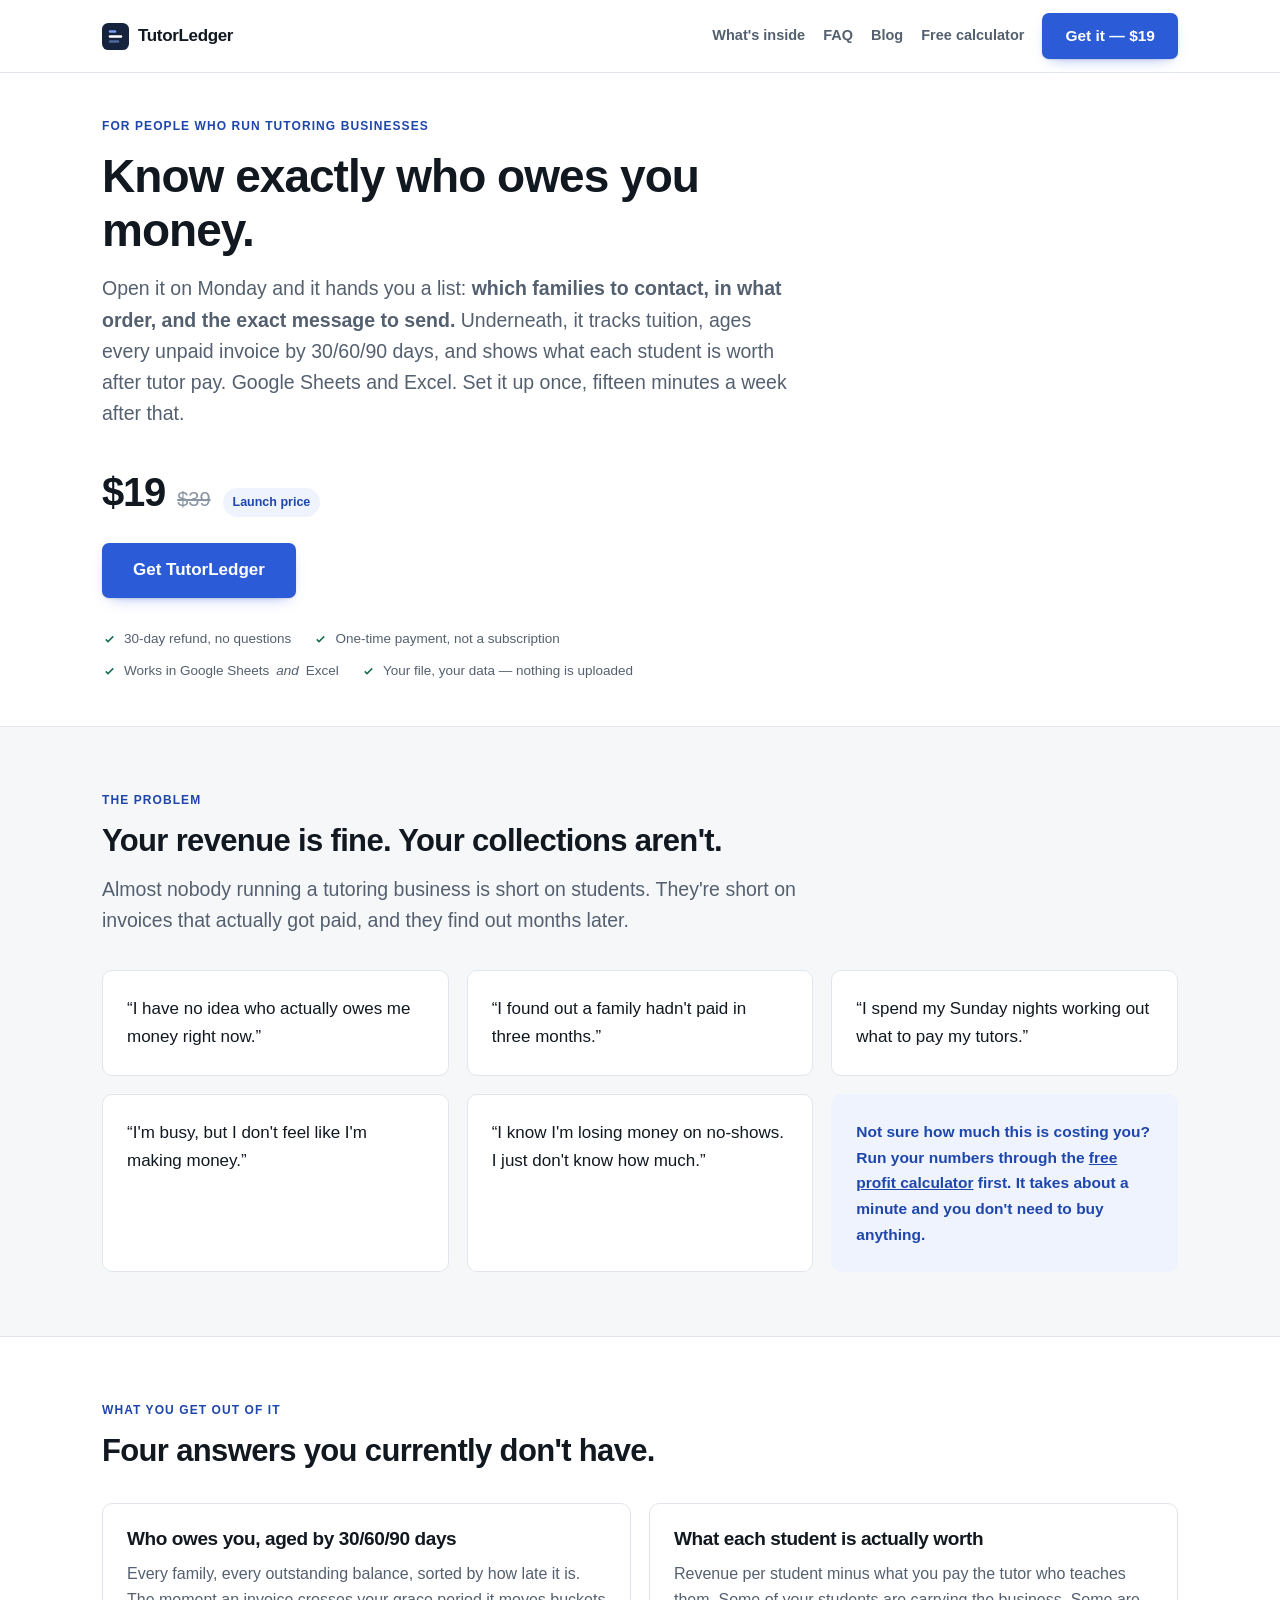
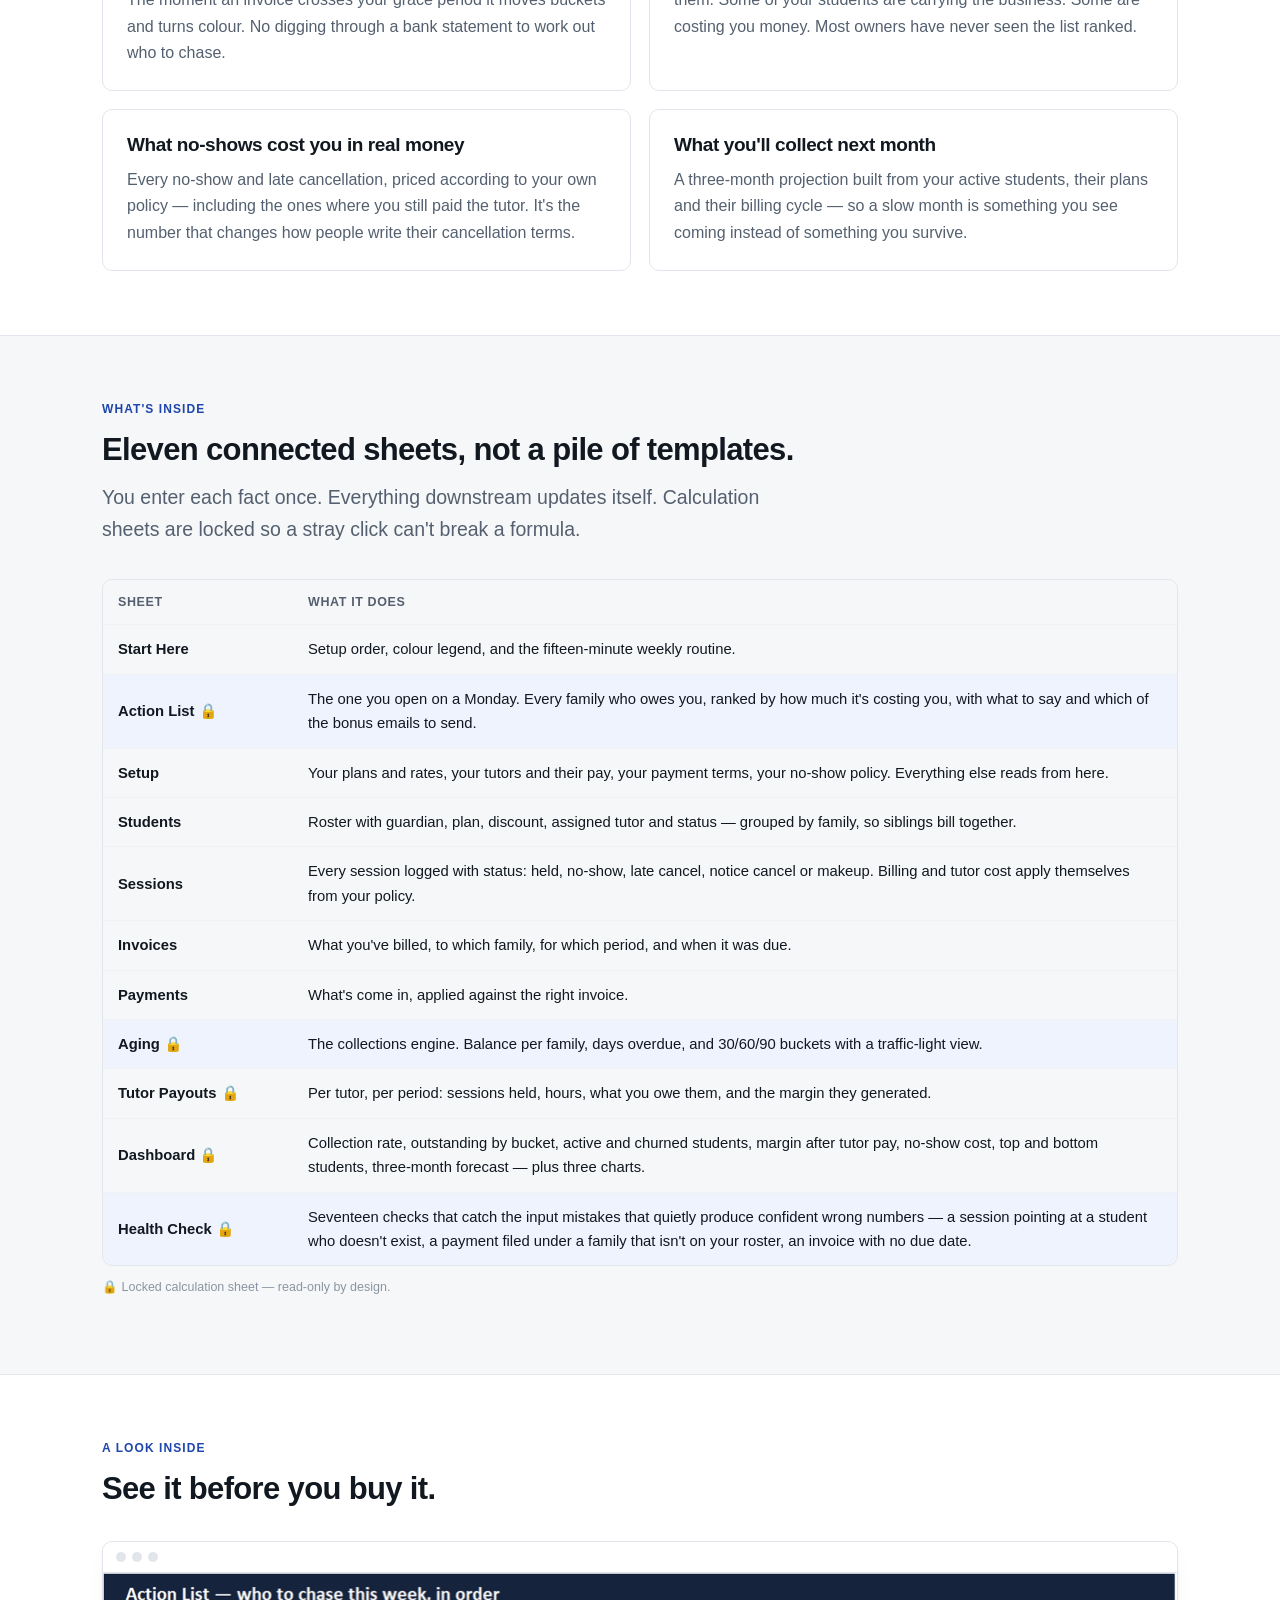
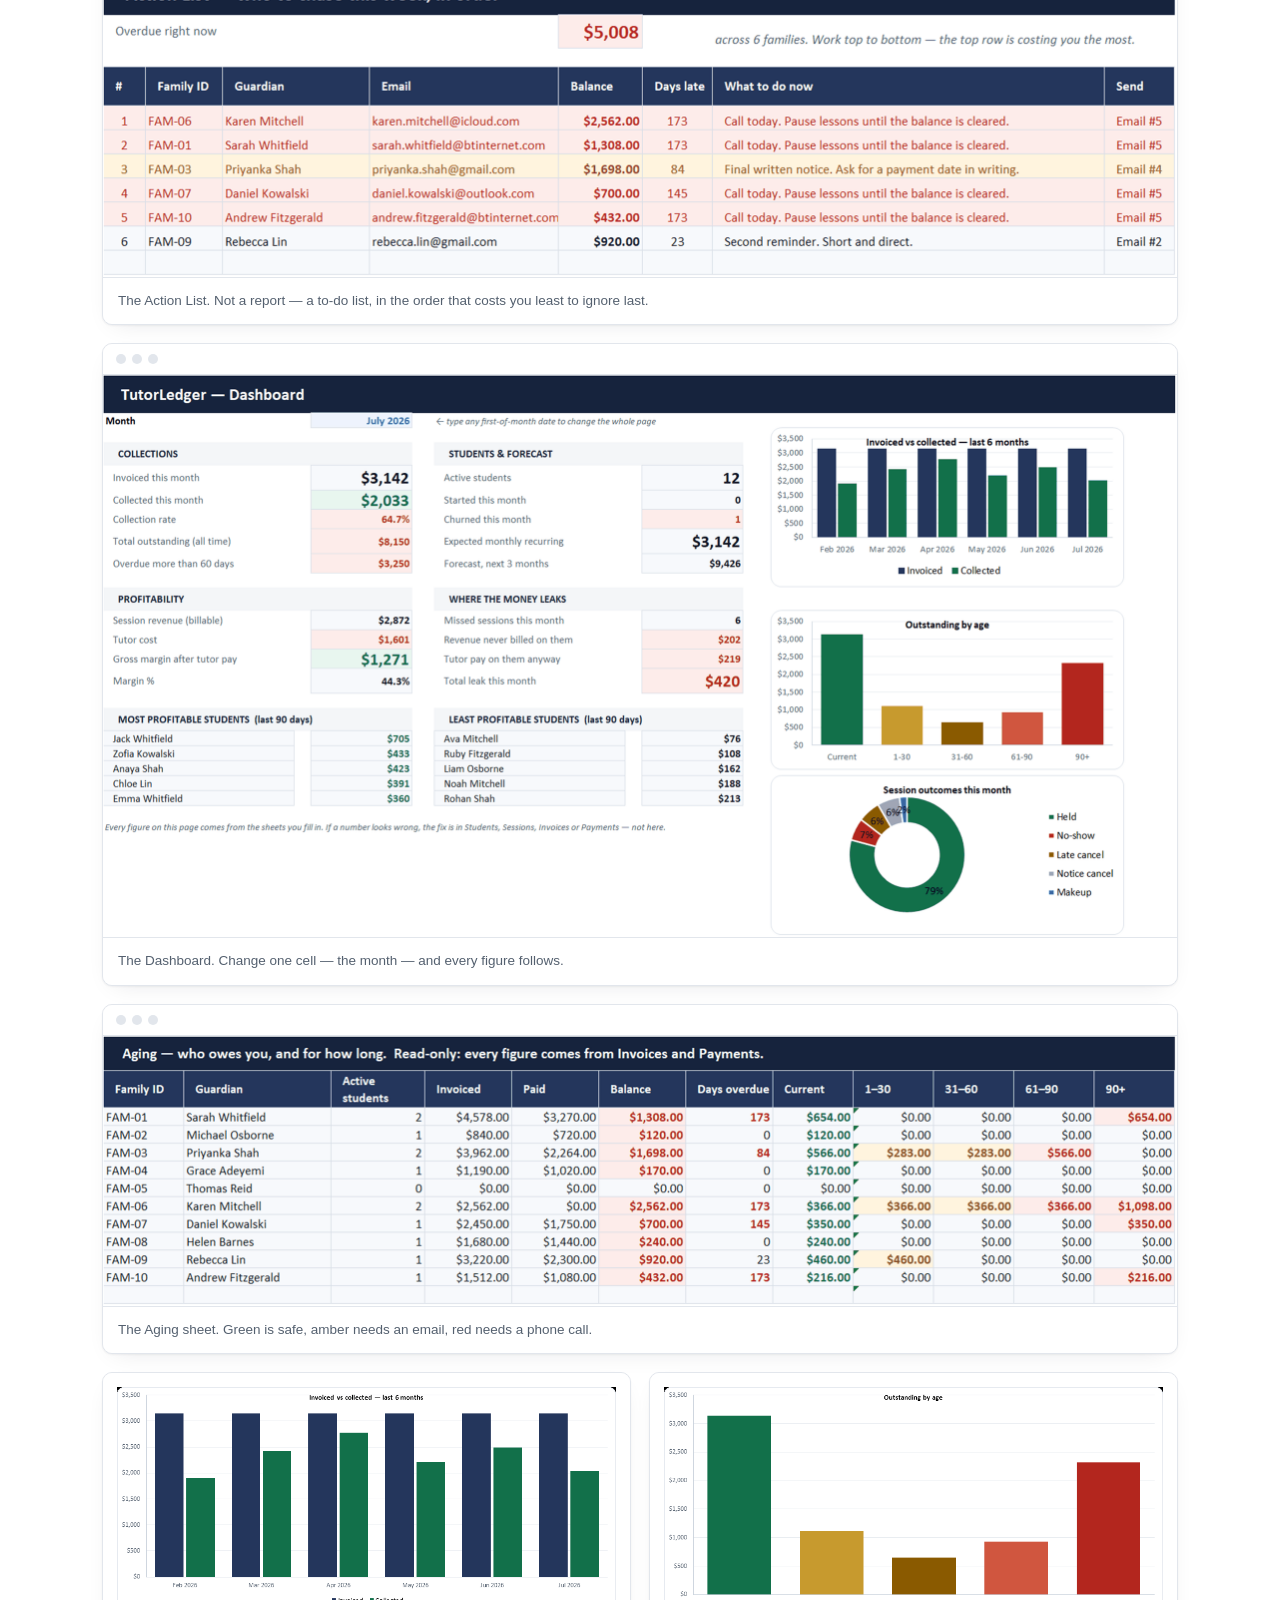
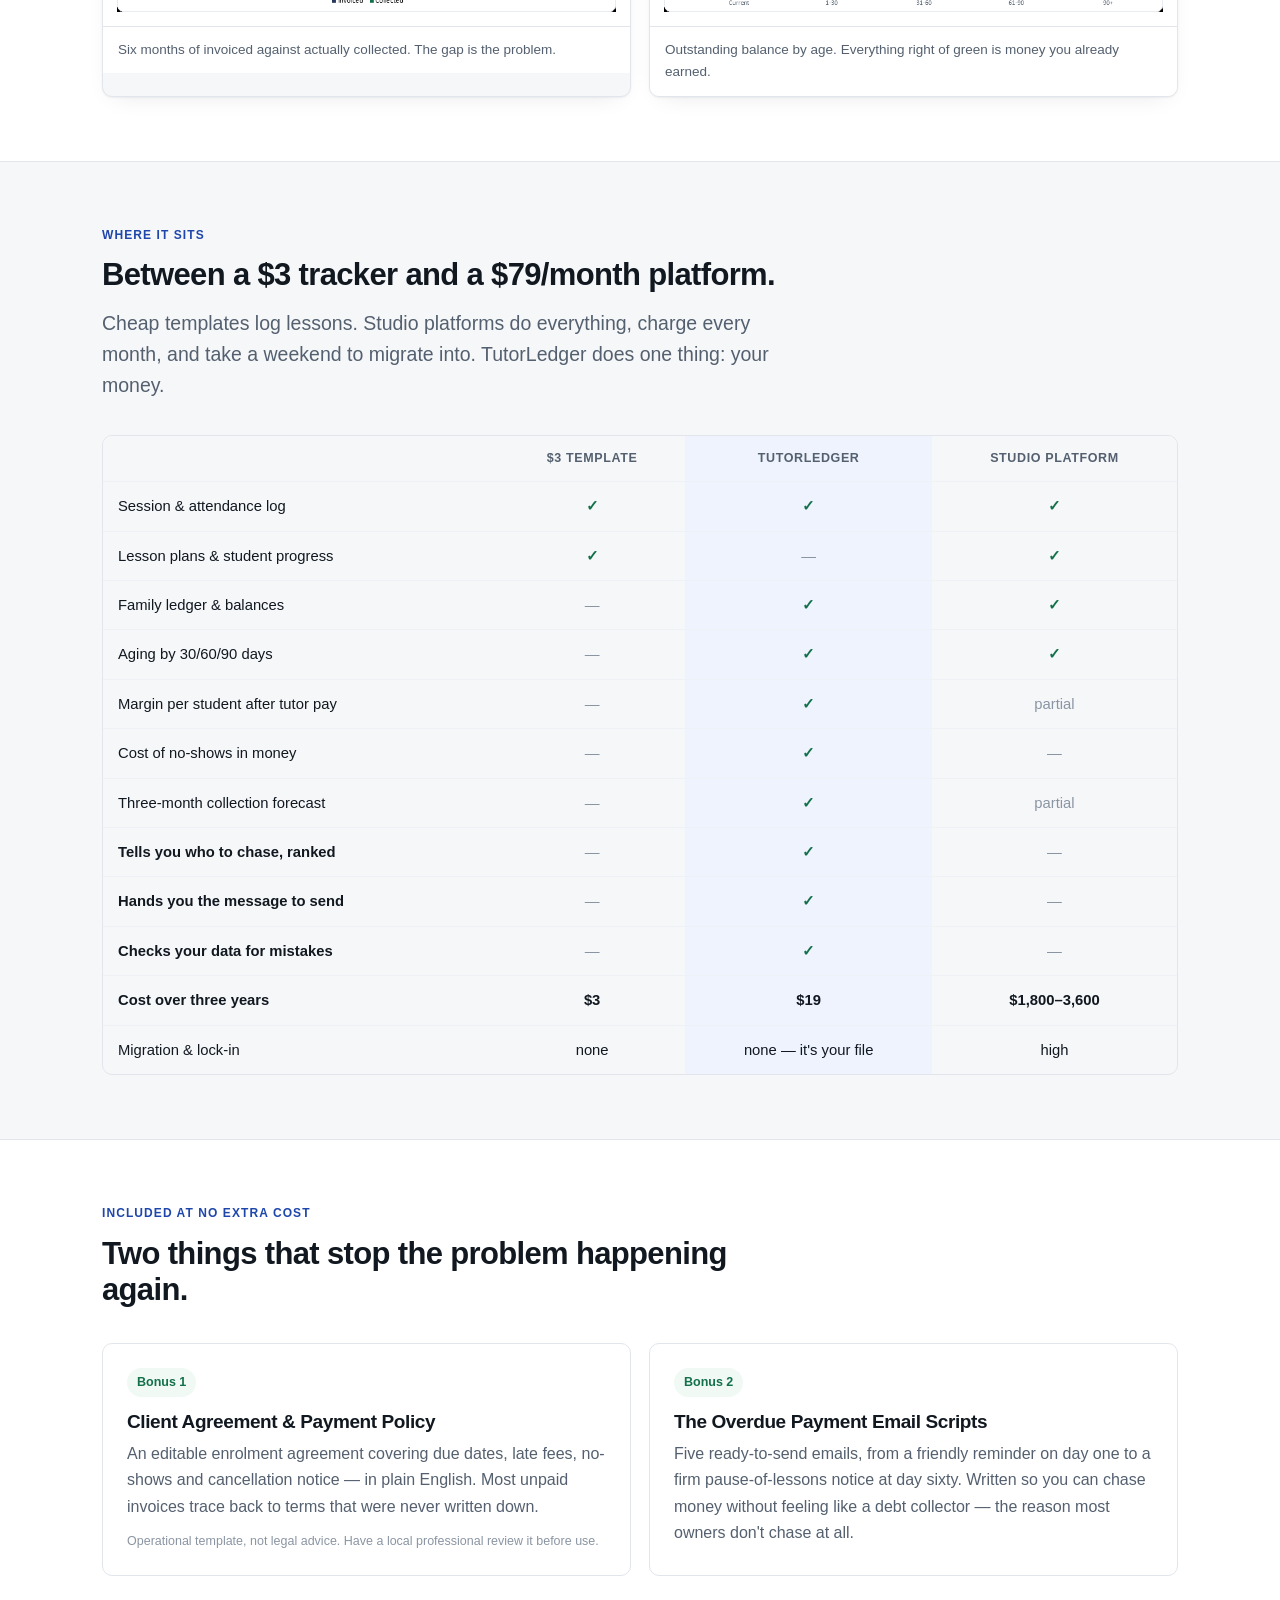
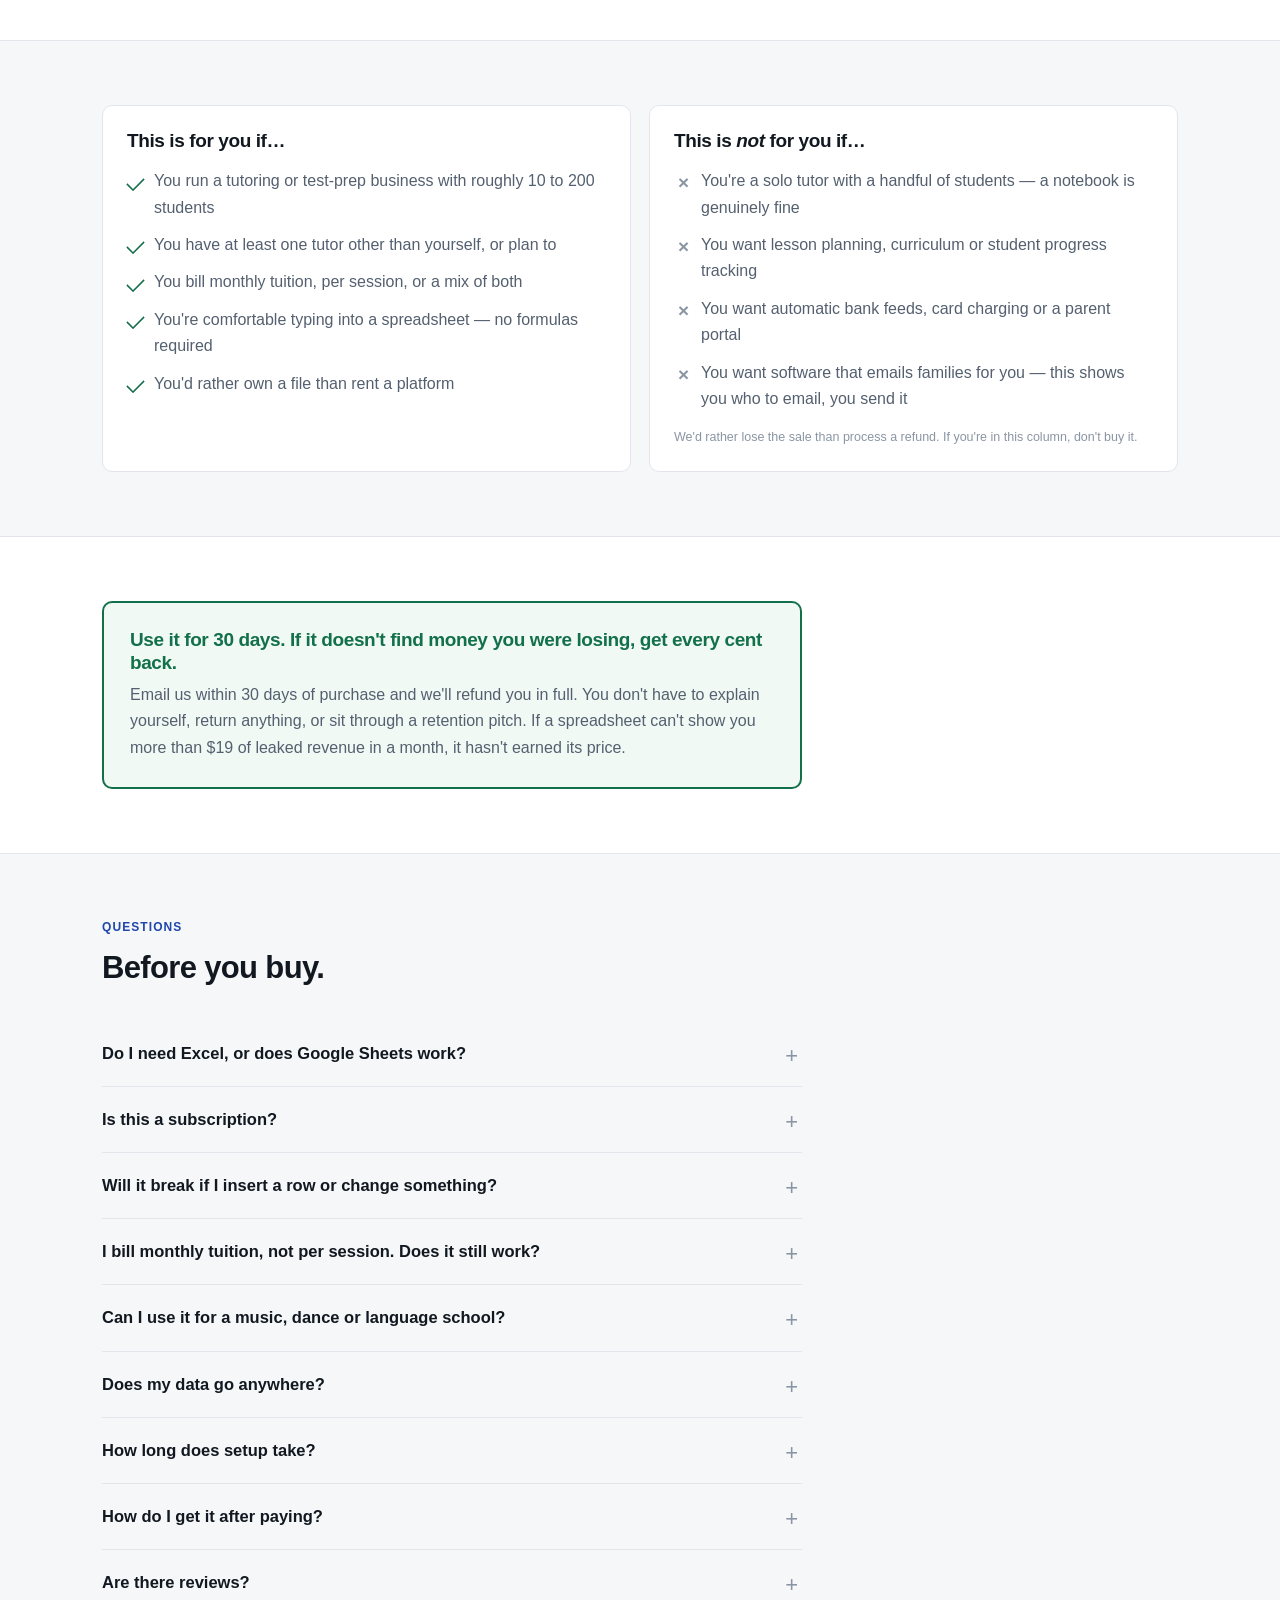
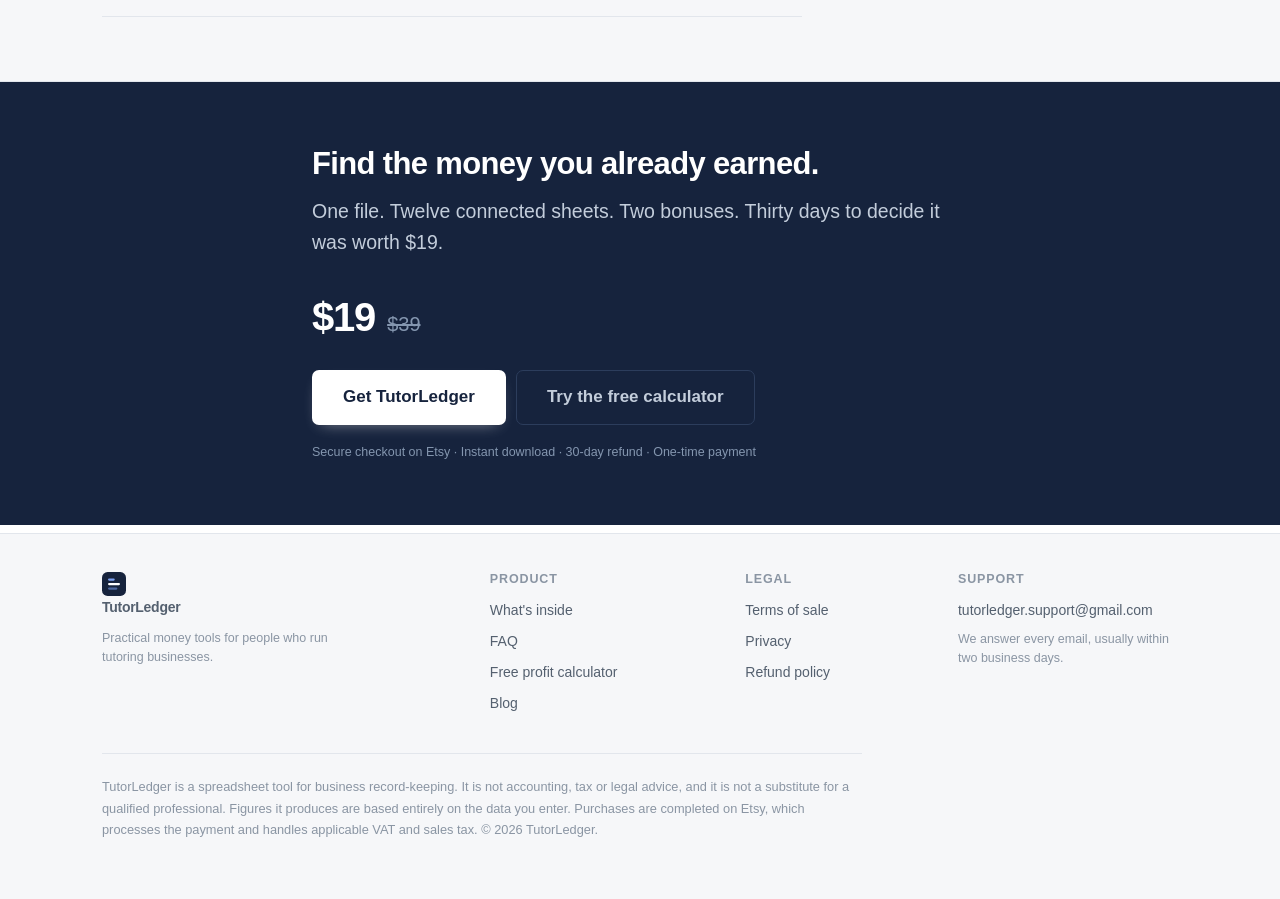
==== commit 60a3f214: "Sell through Etsy, drop the translation layer Etsy replaces Paddle as the sales channel: it is the o" ====
--- a/index.html
+++ b/index.html
@@ -4,16 +4,16 @@
 <meta charset="utf-8">
 <meta name="viewport" content="width=device-width, initial-scale=1">
 <title>TutorLedger — Tuition &amp; Cash Flow for Tutoring Businesses</title>
-<meta name="description" content="A Google Sheets and Excel system for tutoring business owners. See who owes you aged by 30/60/90 days, what each student is worth after tutor pay, and what you'll collect next month. One-time $29.">
+<meta name="description" content="A Google Sheets and Excel system for tutoring business owners. See who owes you aged by 30/60/90 days, what each student is worth after tutor pay, and what you'll collect next month. One-time $19.">
 <link rel="canonical" href="https://tutorledger.github.io/">
 <meta property="og:type" content="product">
 <meta property="og:title" content="TutorLedger — Tuition &amp; Cash Flow System for Tutoring Businesses">
-<meta property="og:description" content="Know who owes you, what each student is worth, and what you'll collect next month. Google Sheets + Excel. One-time $29.">
+<meta property="og:description" content="Know who owes you, what each student is worth, and what you'll collect next month. Google Sheets + Excel. One-time $19.">
 <meta property="og:url" content="https://tutorledger.github.io/">
 <meta property="og:image" content="https://tutorledger.github.io/assets/og-cover.png">
 <meta name="twitter:card" content="summary_large_image">
 <link rel="icon" href="assets/logo.svg">
-<link rel="stylesheet" href="assets/tl.css?v=9161b7ed">
+<link rel="stylesheet" href="assets/tl.css?v=08d404c8">
 <script type="application/ld+json">
 {
   "@context":"https://schema.org",
@@ -23,7 +23,7 @@
   "brand":{"@type":"Brand","name":"TutorLedger"},
   "offers":{
     "@type":"Offer",
-    "price":"29.00",
+    "price":"19.00",
     "priceCurrency":"USD",
     "availability":"https://schema.org/InStock",
     "url":"https://tutorledger.github.io/"
@@ -31,7 +31,7 @@
 }
 </script>
 </head>
-<body data-pt-pack="assets/pt-home.json">
+<body>
 
 <header class="site-head">
   <nav class="wrap nav">
@@ -49,14 +49,14 @@
     <a class="navlink hide-sm" href="#faq">FAQ</a>
     <a class="navlink hide-sm" href="blog/">Blog</a>
     <a class="navlink" href="tutoring-profit-calculator/">Free calculator</a>
-    <a class="btn glow" href="https://buy.paddle.com/REPLACE-ME" rel="noopener">Get it — $29</a>
+    <a class="btn glow" href="https://www.etsy.com/shop/TutorLedger" rel="noopener">Get it — $19</a>
   </nav>
 </header>
 
 <main>
 
 <!-- ================= HERO ================= -->
-<section data-t="hero" class="tight">
+<section class="tight">
   <div class="wrap">
     <div class="measure">
       <p class="eyebrow">For people who run tutoring businesses</p>
@@ -69,13 +69,13 @@
       </p>
 
       <div class="price" style="margin:30px 0 18px">
-        <span class="now num">$29</span>
+        <span class="now num">$19</span>
         <span class="was num">$39</span>
         <span class="pill">Launch price</span>
       </div>
 
       <p style="margin-bottom:22px">
-        <a class="btn lg glow" href="https://buy.paddle.com/REPLACE-ME" rel="noopener">Get TutorLedger</a>
+        <a class="btn lg glow" href="https://www.etsy.com/shop/TutorLedger" rel="noopener">Get TutorLedger</a>
       </p>
 
       <div class="trustbar">
@@ -89,7 +89,7 @@
 </section>
 
 <!-- ================= PROBLEM ================= -->
-<section data-t="problem" class="alt">
+<section class="alt">
   <div class="wrap">
     <div class="sec-head reveal">
       <p class="eyebrow">The problem</p>
@@ -128,7 +128,7 @@
 </section>
 
 <!-- ================= WHAT IT SHOWS ================= -->
-<section data-t="shows">
+<section>
   <div class="wrap">
     <div class="sec-head reveal">
       <p class="eyebrow">What you get out of it</p>
@@ -172,7 +172,7 @@
 </section>
 
 <!-- ================= INSIDE ================= -->
-<section data-t="inside" id="inside" class="alt">
+<section id="inside" class="alt">
   <div class="wrap">
     <div class="sec-head reveal">
       <p class="eyebrow">What's inside</p>
@@ -208,7 +208,7 @@
 </section>
 
 <!-- ================= SCREENSHOTS ================= -->
-<section data-t="shots">
+<section>
   <div class="wrap">
     <div class="sec-head reveal">
       <p class="eyebrow">A look inside</p>
@@ -261,7 +261,7 @@
 </section>
 
 <!-- ================= COMPARISON ================= -->
-<section data-t="compare" class="alt">
+<section class="alt">
   <div class="wrap">
     <div class="sec-head reveal">
       <p class="eyebrow">Where it sits</p>
@@ -293,7 +293,7 @@
           <tr><td><strong>Tells you who to chase, ranked</strong></td><td class="c no">—</td><td class="c hl yes">✓</td><td class="c no">—</td></tr>
           <tr><td><strong>Hands you the message to send</strong></td><td class="c no">—</td><td class="c hl yes">✓</td><td class="c no">—</td></tr>
           <tr><td><strong>Checks your data for mistakes</strong></td><td class="c no">—</td><td class="c hl yes">✓</td><td class="c no">—</td></tr>
-          <tr><td><strong>Cost over three years</strong></td><td class="c"><strong>$3</strong></td><td class="c hl"><strong>$29</strong></td><td class="c"><strong>$1,800–3,600</strong></td></tr>
+          <tr><td><strong>Cost over three years</strong></td><td class="c"><strong>$3</strong></td><td class="c hl"><strong>$19</strong></td><td class="c"><strong>$1,800–3,600</strong></td></tr>
           <tr><td>Migration &amp; lock-in</td><td class="c">none</td><td class="c hl">none — it's your file</td><td class="c">high</td></tr>
         </tbody>
       </table>
@@ -302,7 +302,7 @@
 </section>
 
 <!-- ================= BONUSES ================= -->
-<section data-t="bonuses">
+<section>
   <div class="wrap">
     <div class="sec-head reveal">
       <p class="eyebrow">Included at no extra cost</p>
@@ -333,7 +333,7 @@
 </section>
 
 <!-- ================= FIT ================= -->
-<section data-t="fit" class="alt">
+<section class="alt">
   <div class="wrap">
     <div class="grid g2">
       <div class="card reveal">
@@ -361,21 +361,21 @@
 </section>
 
 <!-- ================= GUARANTEE ================= -->
-<section data-t="guarantee">
+<section>
   <div class="wrap">
     <div class="guarantee reveal">
       <h3>Use it for 30 days. If it doesn't find money you were losing, get every cent back.</h3>
       <p class="muted" style="margin:0">
         Email us within 30 days of purchase and we'll refund you in full. You don't have to explain
         yourself, return anything, or sit through a retention pitch. If a spreadsheet can't show you
-        more than $29 of leaked revenue in a month, it hasn't earned its price.
+        more than $19 of leaked revenue in a month, it hasn't earned its price.
       </p>
     </div>
   </div>
 </section>
 
 <!-- ================= FAQ ================= -->
-<section data-t="faq" id="faq" class="alt">
+<section id="faq" class="alt">
   <div class="wrap">
     <div class="sec-head reveal">
       <p class="eyebrow">Questions</p>
@@ -387,7 +387,7 @@
         <p>Every formula was deliberately restricted to the set both applications support — nothing newer than Excel 2007, no dynamic arrays, no Sheets-only functions. That restraint is the reason it survives the import instead of arriving full of <code>#NAME?</code>.</p></div></details>
 
       <details class="faq reveal"><summary>Is this a subscription?</summary>
-        <div class="a"><p>No. You pay $29 once and the file is yours permanently. There's nothing to cancel and no account to keep. Updates within the same version are free — you'll get an email with the new file.</p></div></details>
+        <div class="a"><p>No. You pay $19 once and the file is yours permanently. There's nothing to cancel and no account to keep. Updates within the same version are free — you'll get an email with the new file.</p></div></details>
 
       <details class="faq reveal"><summary>Will it break if I insert a row or change something?</summary>
         <div class="a"><p>The three calculation sheets are protected, so you can't overwrite a formula by accident. The sheets you type into are ordinary rows — insert, sort and filter freely. Formulas are filled down in advance rather than generated dynamically, precisely so that editing doesn't disturb them.</p></div></details>
@@ -405,7 +405,7 @@
         <div class="a"><p>About 20 minutes for your settings, tutors and rates, plus roughly a minute per student to enter your roster. The included guide walks through it in the order that avoids rework. After setup, budget about fifteen minutes a week.</p></div></details>
 
       <details class="faq reveal"><summary>How do I get it after paying?</summary>
-        <div class="a"><p>Checkout runs through Paddle, which is the merchant of record for the sale and handles the payment plus any VAT or sales tax that applies where you are. Your download link appears immediately and is also emailed to you.</p></div></details>
+        <div class="a"><p>The button takes you to our Etsy shop, where the purchase is completed. Etsy handles the payment and any VAT or sales tax that applies where you are. Your download is available immediately on your Etsy purchases page and by email — four files plus a short read-me. Nothing is shipped.</p></div></details>
 
       <details class="faq reveal"><summary>Are there reviews?</summary>
         <div class="a"><p>Not yet — TutorLedger is new, and we won't publish testimonials we don't have. That's exactly why the refund policy is unconditional and why the free calculator lets you test the thinking before you spend anything.</p></div></details>
@@ -414,21 +414,21 @@
 </section>
 
 <!-- ================= FINAL CTA ================= -->
-<section data-t="finalcta" class="deep">
+<section class="deep">
   <div class="wrap measure">
     <h2>Find the money you already earned.</h2>
     <p class="lede" style="color:#c3cddb; margin-top:14px">
-      One file. Nine connected sheets. Two bonuses. Thirty days to decide it was worth $29.
+      One file. Twelve connected sheets. Two bonuses. Thirty days to decide it was worth $19.
     </p>
     <div class="price" style="margin:26px 0 20px">
-      <span class="now num" style="color:#fff">$29</span>
+      <span class="now num" style="color:#fff">$19</span>
       <span class="was num" style="color:#8496af">$39</span>
     </div>
     <div class="btnrow">
-      <a class="btn lg onnavy glow" href="https://buy.paddle.com/REPLACE-ME" rel="noopener">Get TutorLedger</a>
+      <a class="btn lg onnavy glow" href="https://www.etsy.com/shop/TutorLedger" rel="noopener">Get TutorLedger</a>
       <a class="btn lg ghost" href="tutoring-profit-calculator/" style="color:#c3cddb; border-color:#2c3d5c">Try the free calculator</a>
     </div>
-    <p class="tiny" style="color:#8496af; margin:0">Secure checkout by Paddle · 30-day refund · One-time payment</p>
+    <p class="tiny" style="color:#8496af; margin:0">Secure checkout on Etsy · Instant download · 30-day refund · One-time payment</p>
   </div>
 </section>
 
@@ -471,8 +471,8 @@
     <p class="legal">
       TutorLedger is a spreadsheet tool for business record-keeping. It is not accounting, tax or
       legal advice, and it is not a substitute for a qualified professional. Figures it produces are
-      based entirely on the data you enter. Payments are handled by Paddle, which acts as the
-      merchant of record and handles applicable VAT and sales tax.
+      based entirely on the data you enter. Purchases are completed on Etsy, which processes the
+      payment and handles applicable VAT and sales tax.
       © <span id="yr">2026</span> TutorLedger.
     </p>
   </div>
@@ -480,6 +480,5 @@
 
 <script src="assets/tl.js?v=f6b3a63f" defer></script>
 <script>document.getElementById("yr").textContent=new Date().getFullYear();</script>
-<script src="assets/i18n.js?v=3560c0e5" defer></script>
 </body>
 </html>
--- a/assets/tl.css
+++ b/assets/tl.css
@@ -109,46 +109,6 @@
   .logo svg{width:24px; height:24px}
 }
 
-/* ---------- language toggle ---------- */
-.langtoggle{
-  /* sits immediately after .nav-spacer, so no margin trickery is needed */
-  display:inline-flex; align-items:center; gap:1px; flex:none;
-  background:var(--bg-alt); border:1px solid var(--line); border-radius:999px;
-  padding:3px; cursor:pointer; font-family:inherit; line-height:1;
-}
-.langtoggle span{
-  padding:5px 10px; border-radius:999px; font-size:11.5px; font-weight:700;
-  letter-spacing:.04em; color:var(--ink-faint); transition:background .18s ease, color .18s ease;
-}
-.langtoggle span.on{background:var(--accent); color:#fff}
-.langtoggle:hover{border-color:var(--accent)}
-.langtoggle:focus-visible{outline:3px solid var(--accent-soft); outline-offset:2px}
-@media (max-width:560px){ .langtoggle span{padding:5px 8px; font-size:11px} }
-
-#tl-lang-note{
-  background:#FFF4DE; border-bottom:1px solid var(--line);
-  color:#8A5A00; font-size:13.5px; line-height:1.5;
-  overflow:hidden; transition:height .24s ease, opacity .2s ease;
-}
-#tl-lang-note .wrap{
-  padding-top:11px; padding-bottom:11px;
-  display:flex; align-items:flex-start; gap:16px;
-}
-#tl-lang-note p{margin:0; flex:1}
-#tl-lang-note .close{
-  flex:none; background:transparent; border:0; cursor:pointer; color:inherit;
-  padding:3px; margin:-2px -4px 0 0; border-radius:6px; opacity:.65;
-  display:inline-flex; transition:opacity .15s ease, background .15s ease;
-}
-#tl-lang-note .close:hover{opacity:1; background:rgba(138,90,0,.12)}
-#tl-lang-note .close:focus-visible{outline:2px solid currentColor; outline-offset:1px}
-#tl-lang-note.gone{height:0 !important; opacity:0}
-@media (prefers-color-scheme: dark){
-  #tl-lang-note{background:#2A2113; color:#D9A441}
-  #tl-lang-note .close:hover{background:rgba(217,164,65,.16)}
-}
-@media (prefers-reduced-motion: reduce){ #tl-lang-note{transition:none} }
-
 /* ---------- buttons ---------- */
 .btn{
   --glow:43,91,215;                      /* accent, as rgb triplet for rgba() */
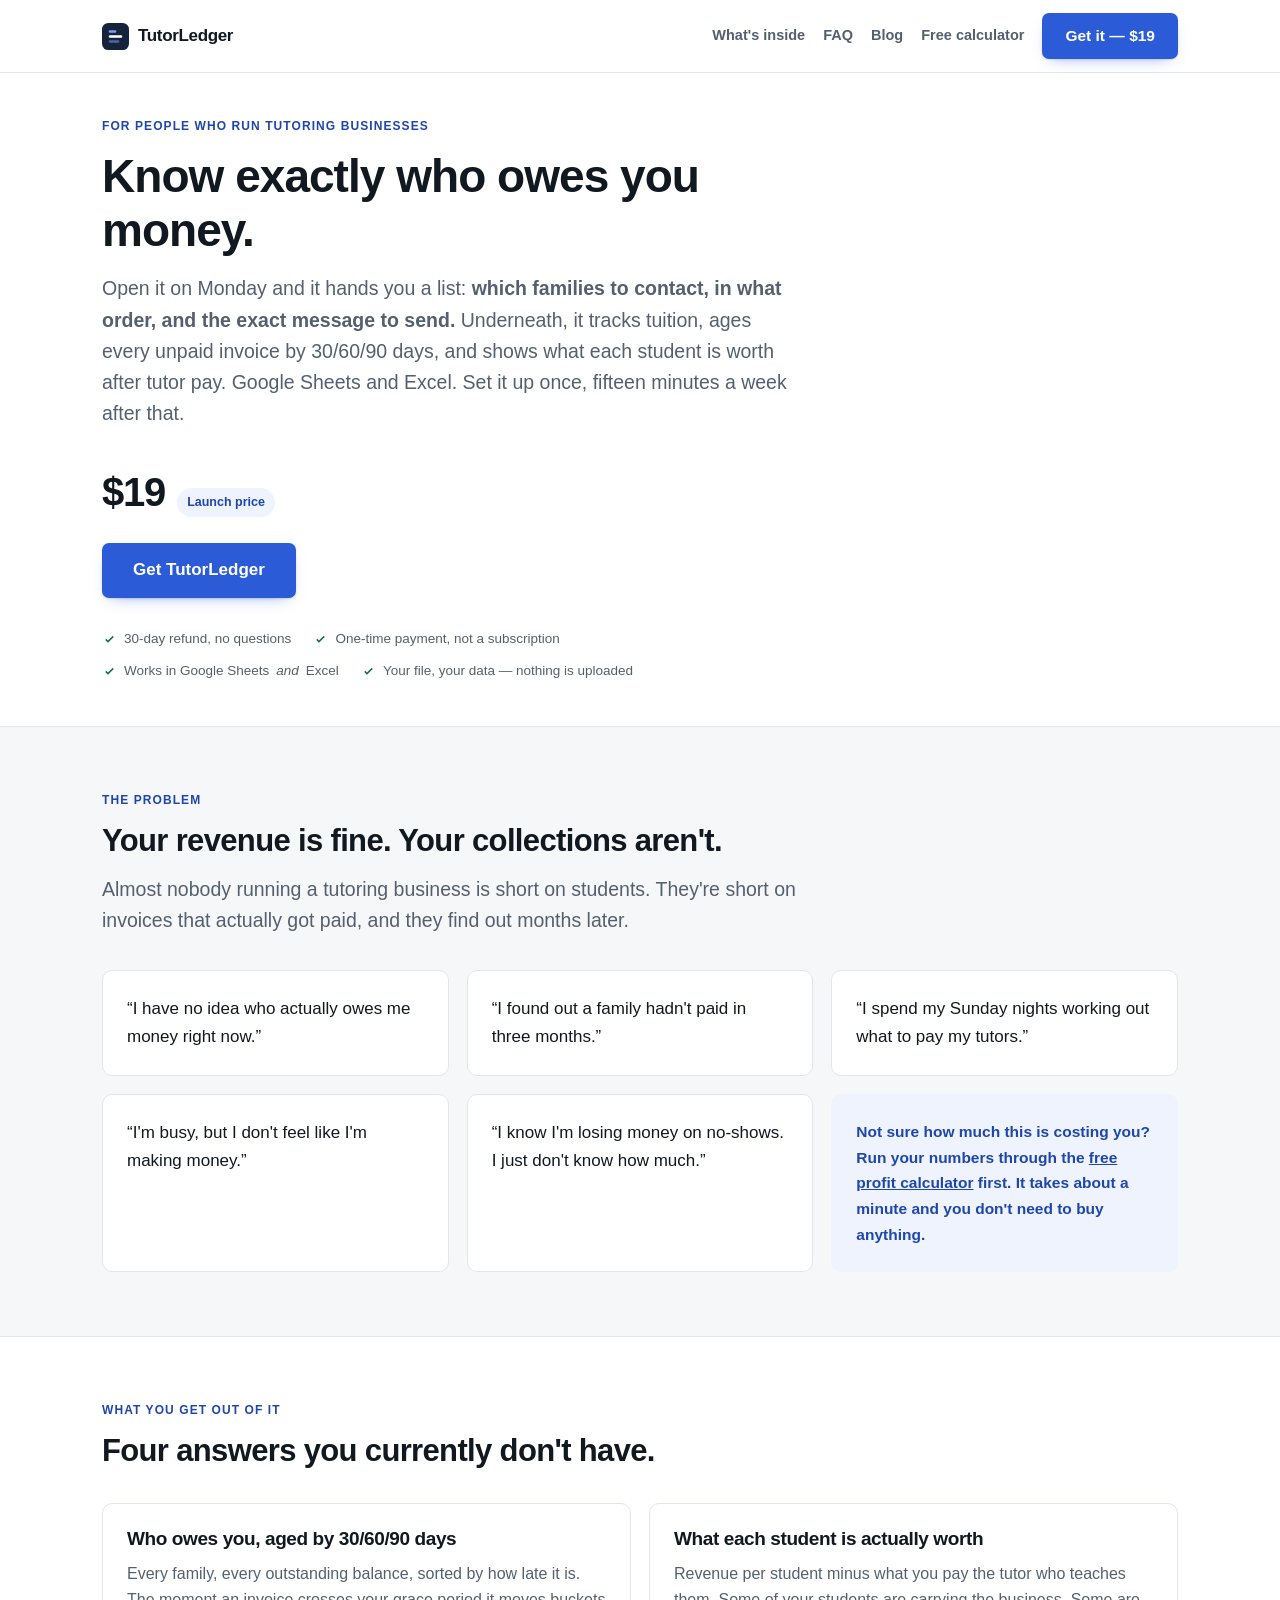
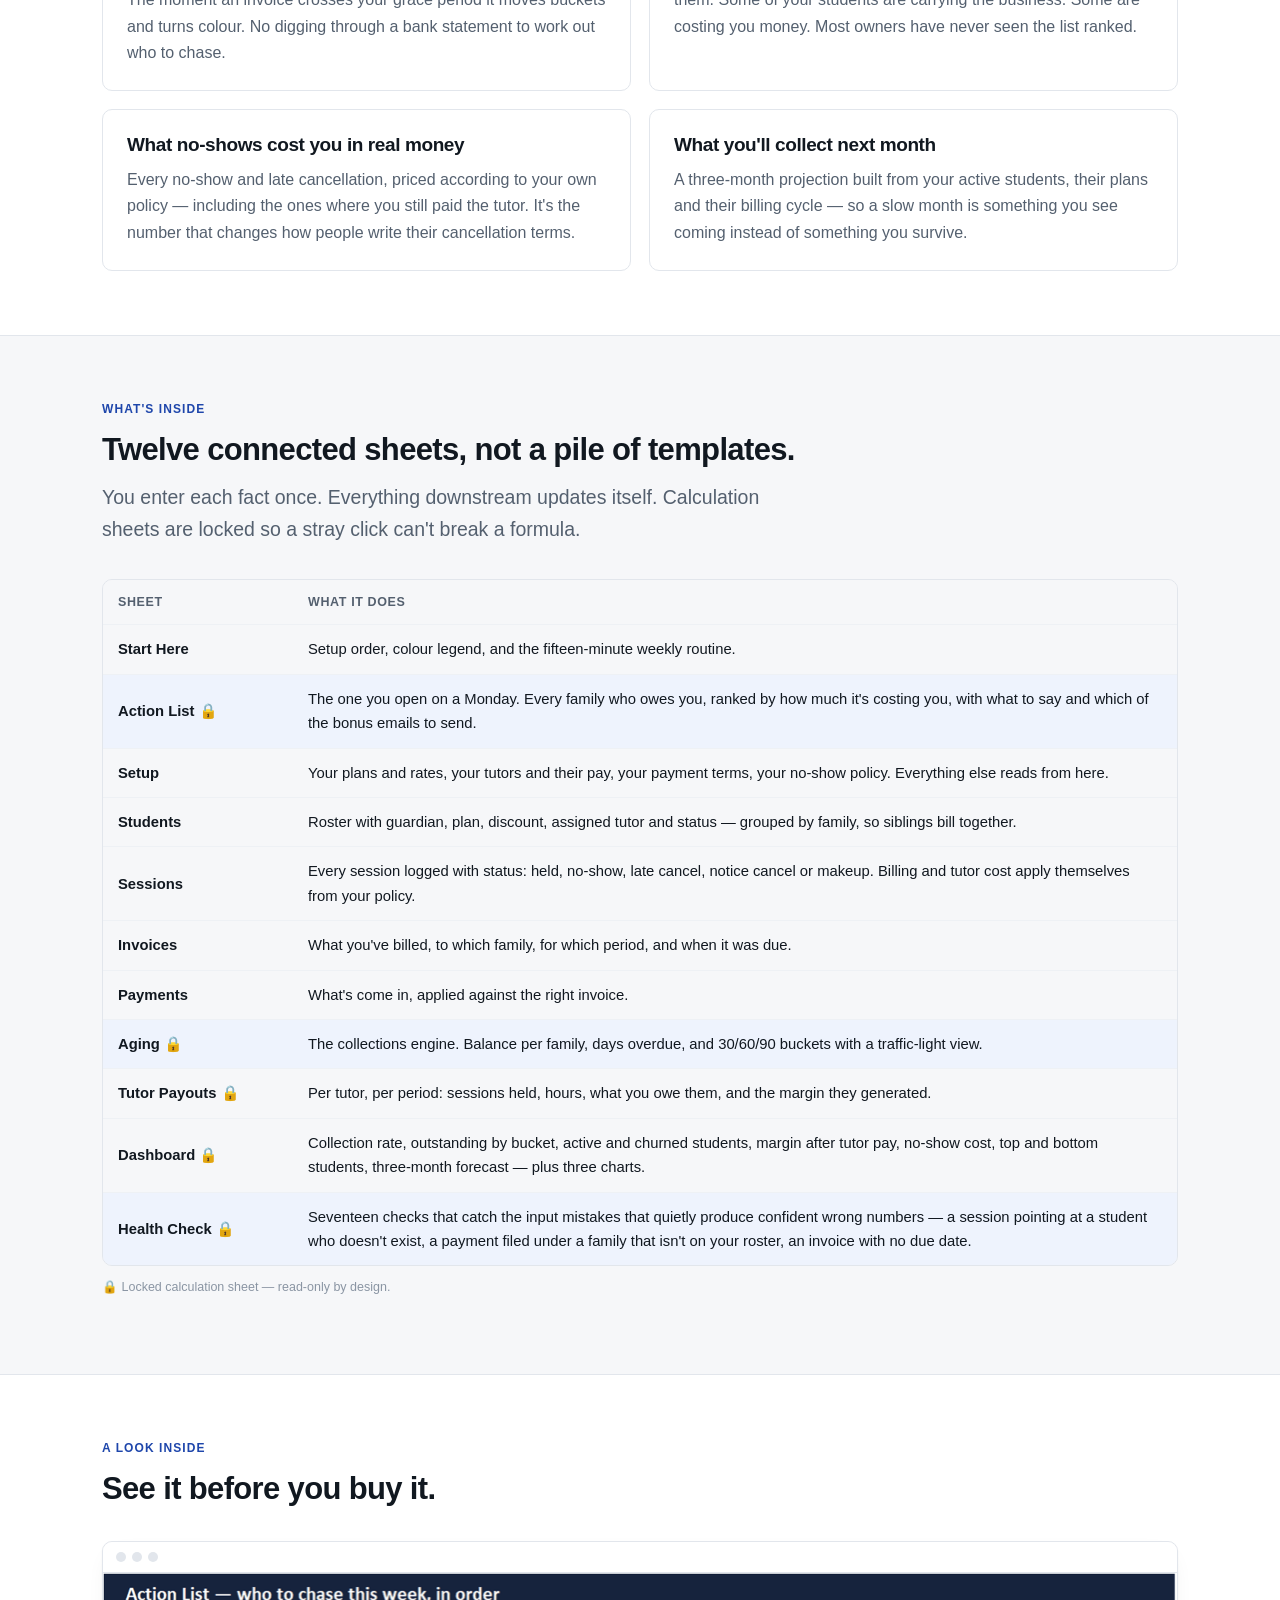
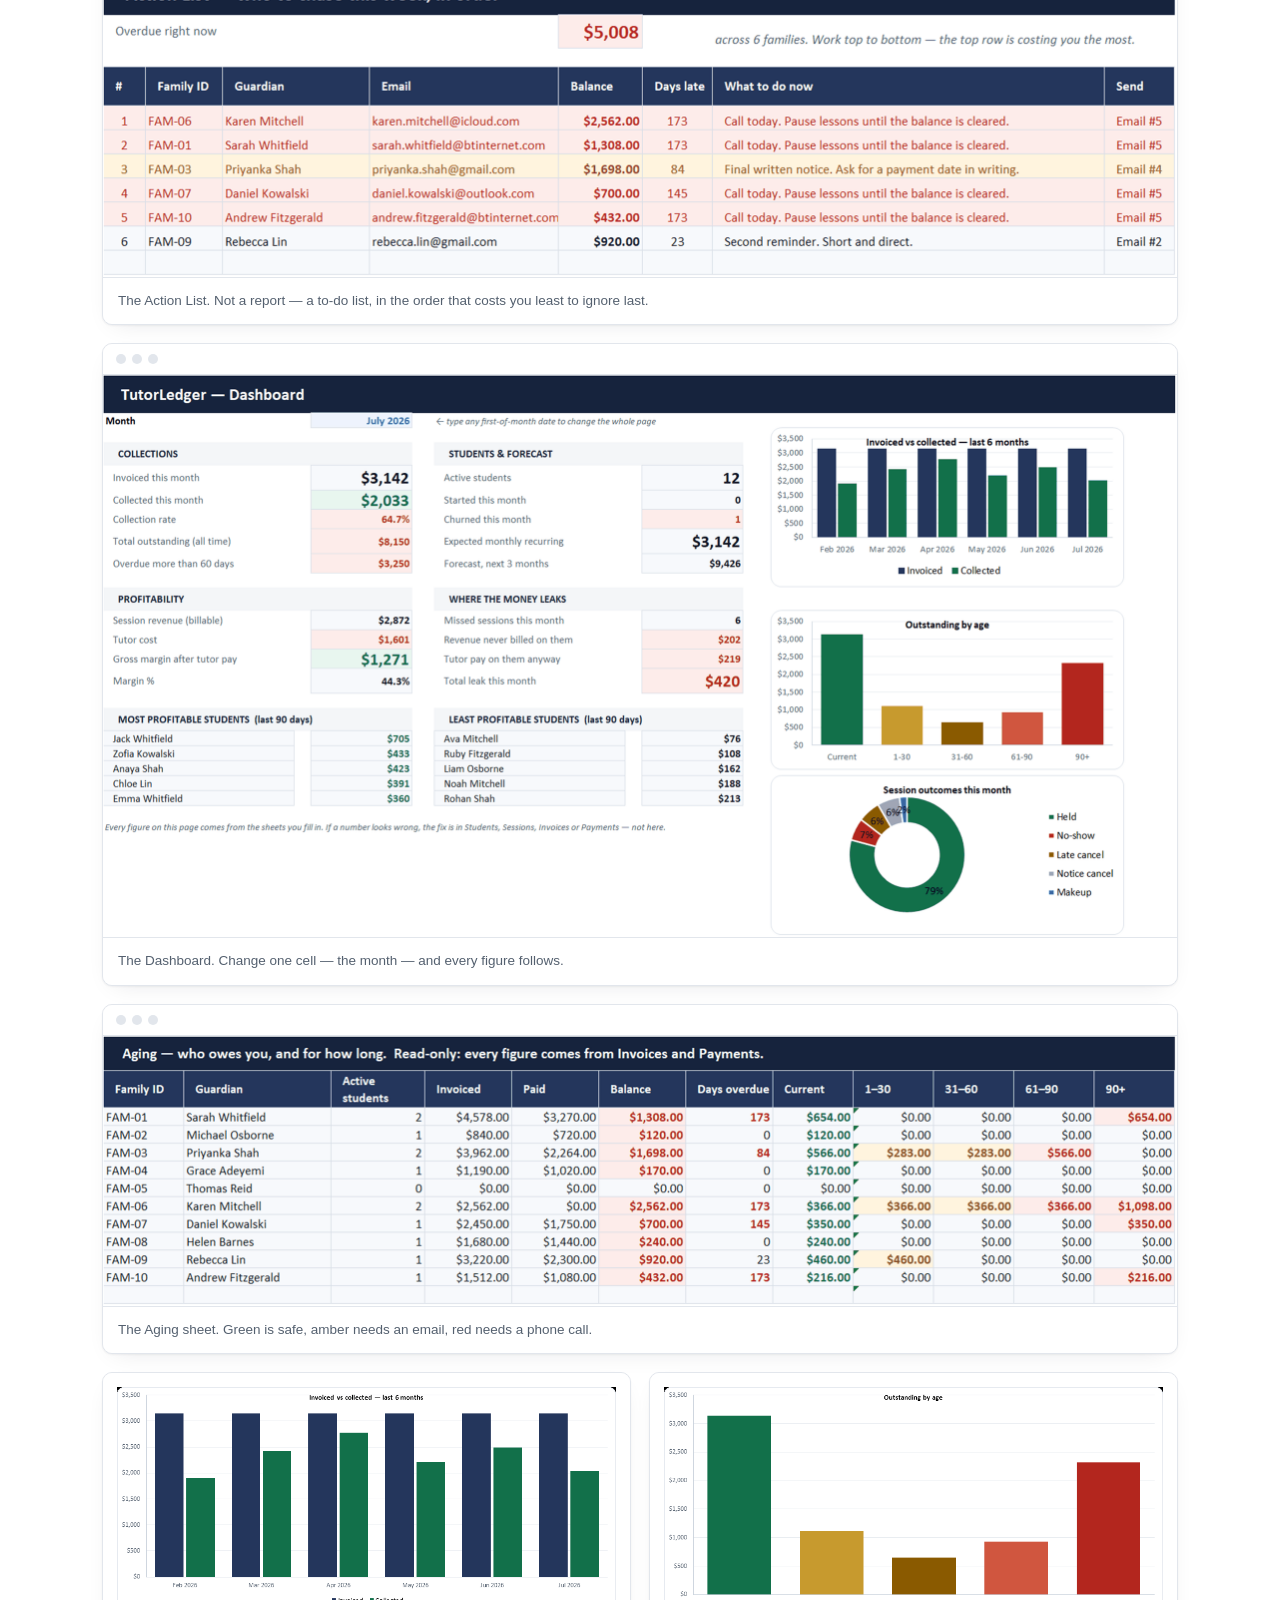
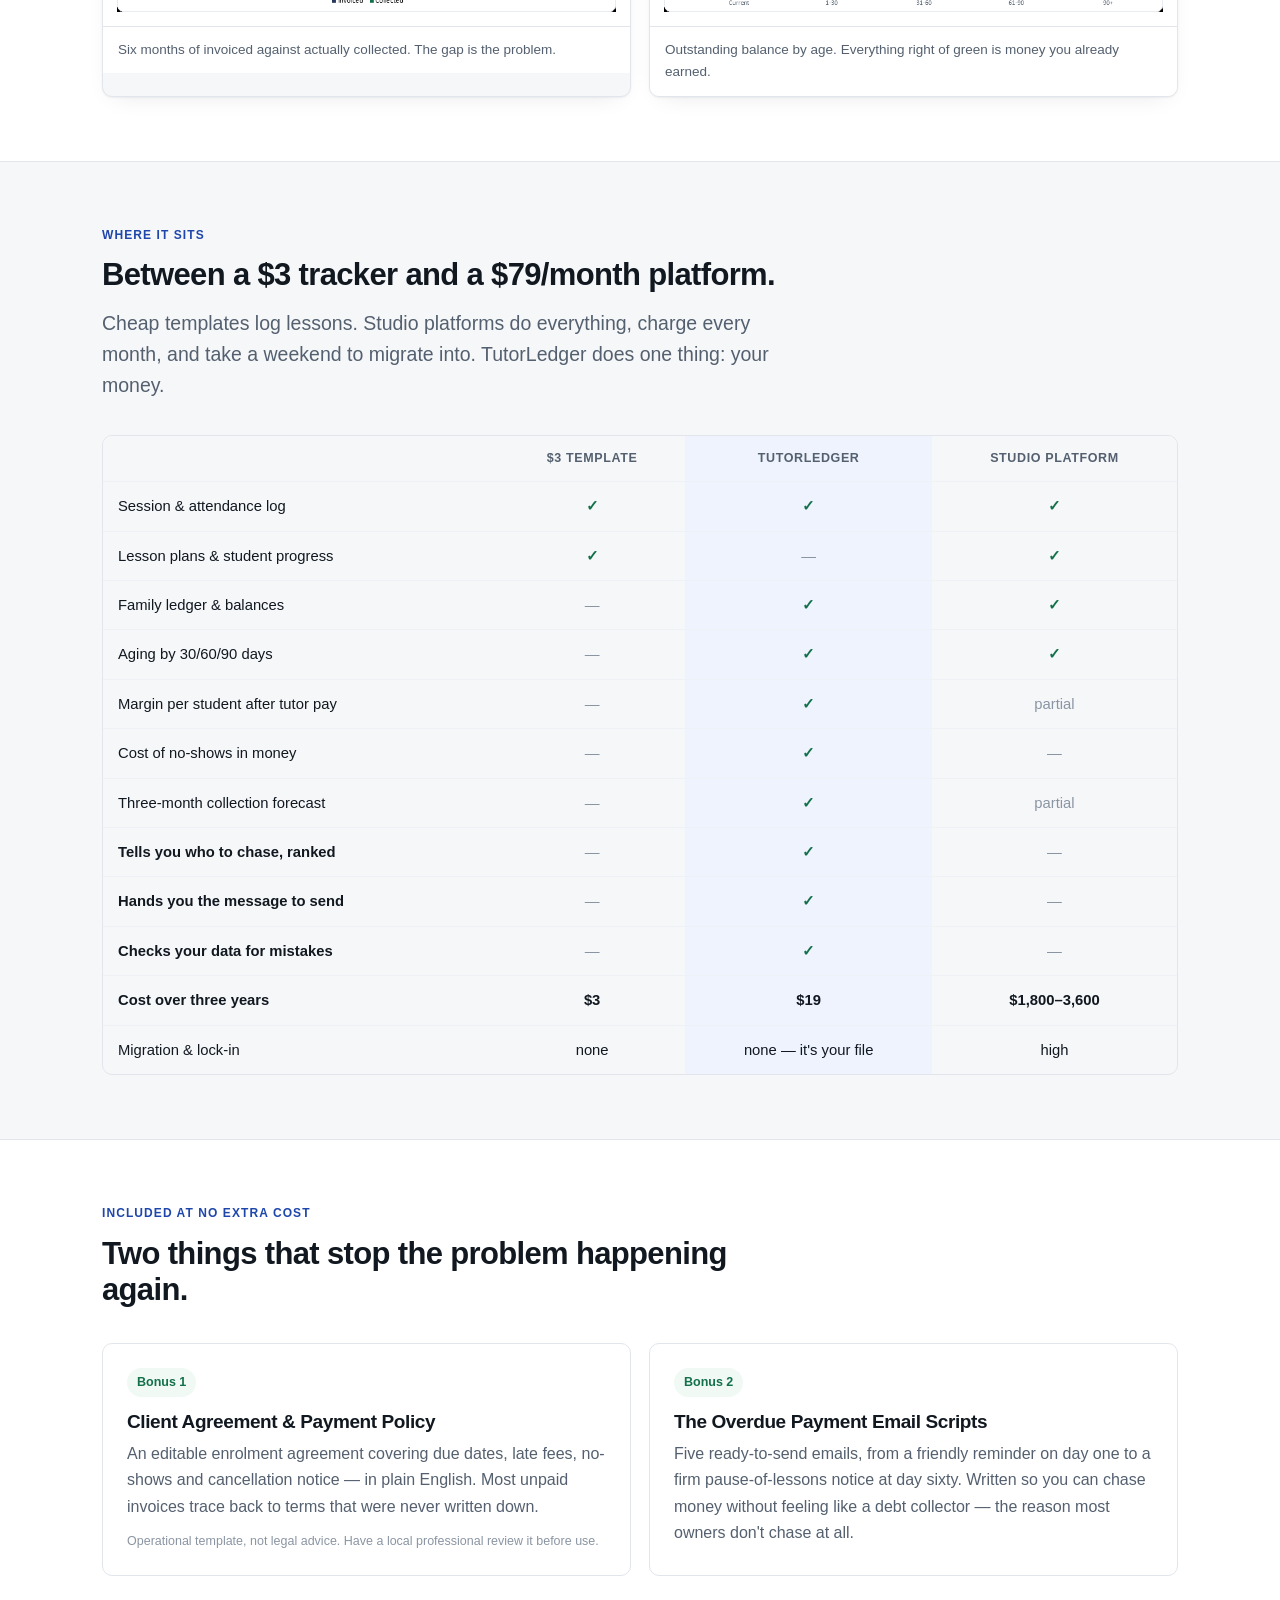
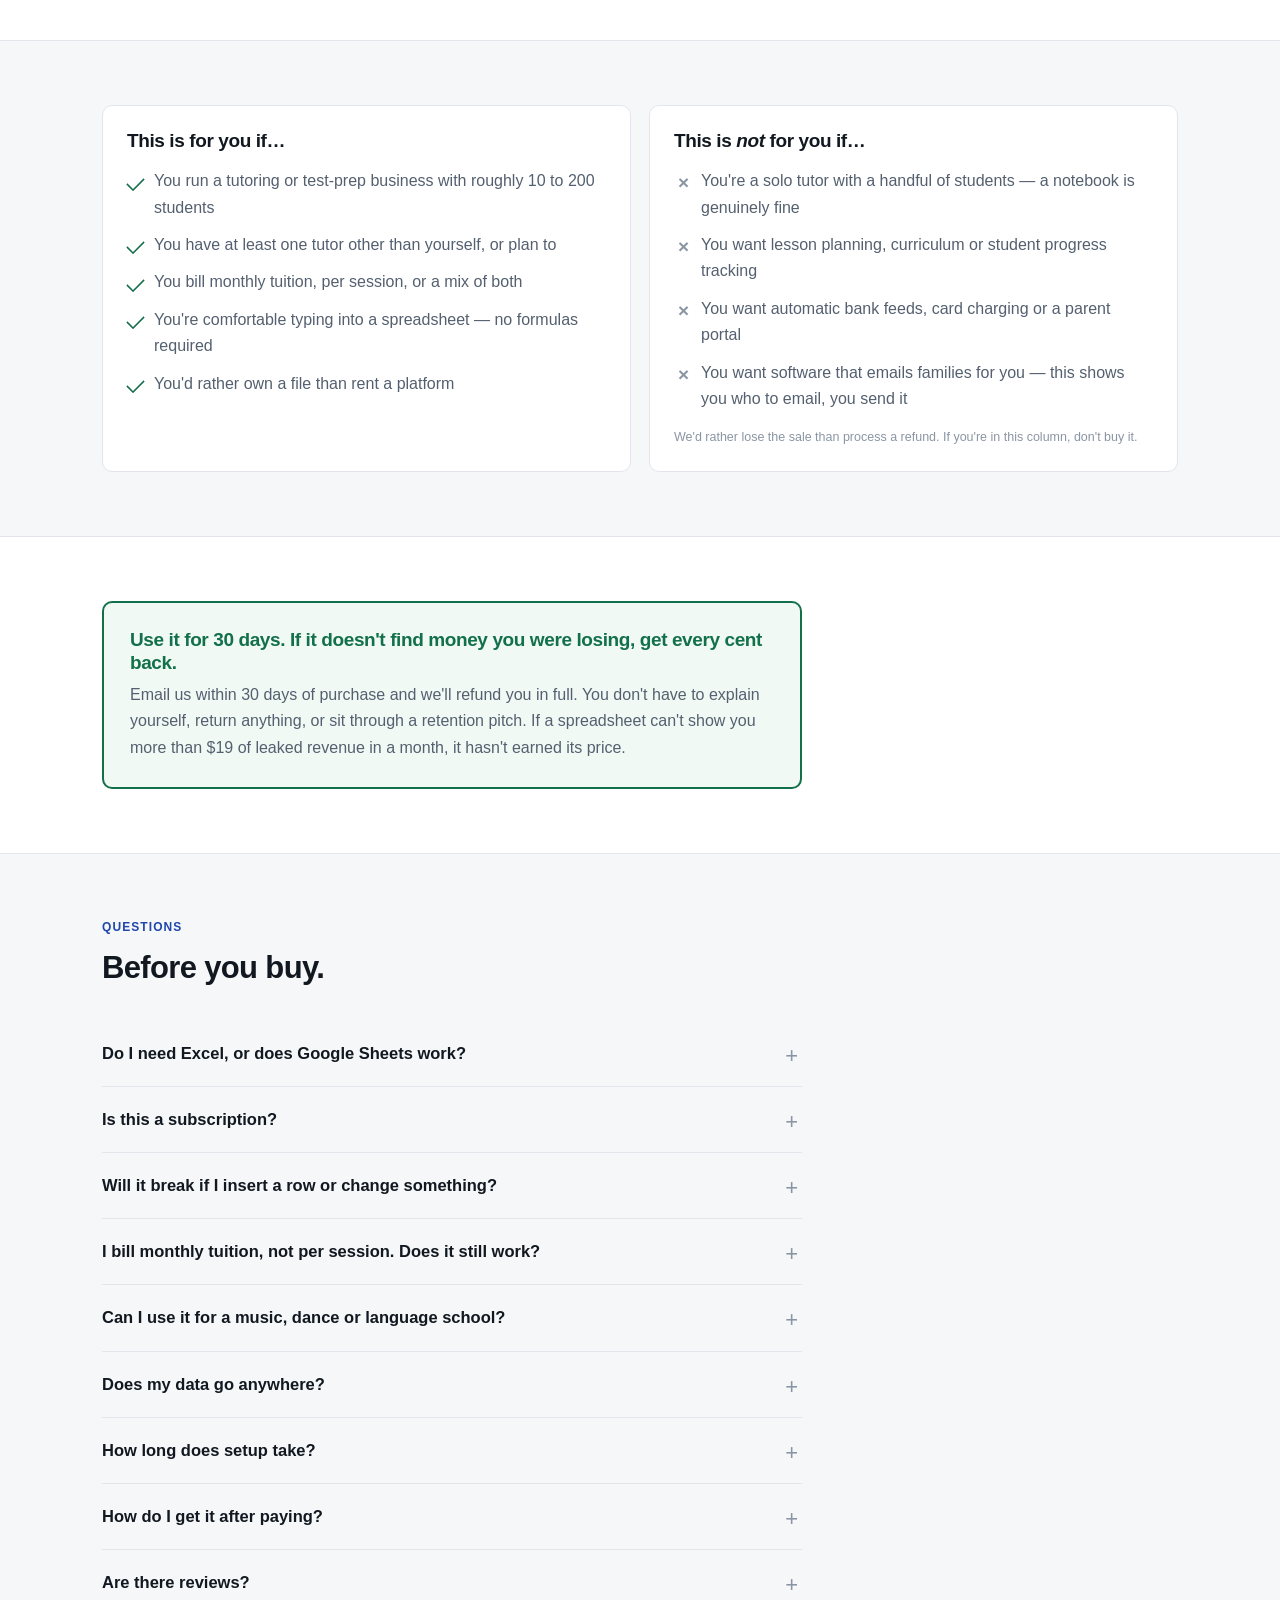
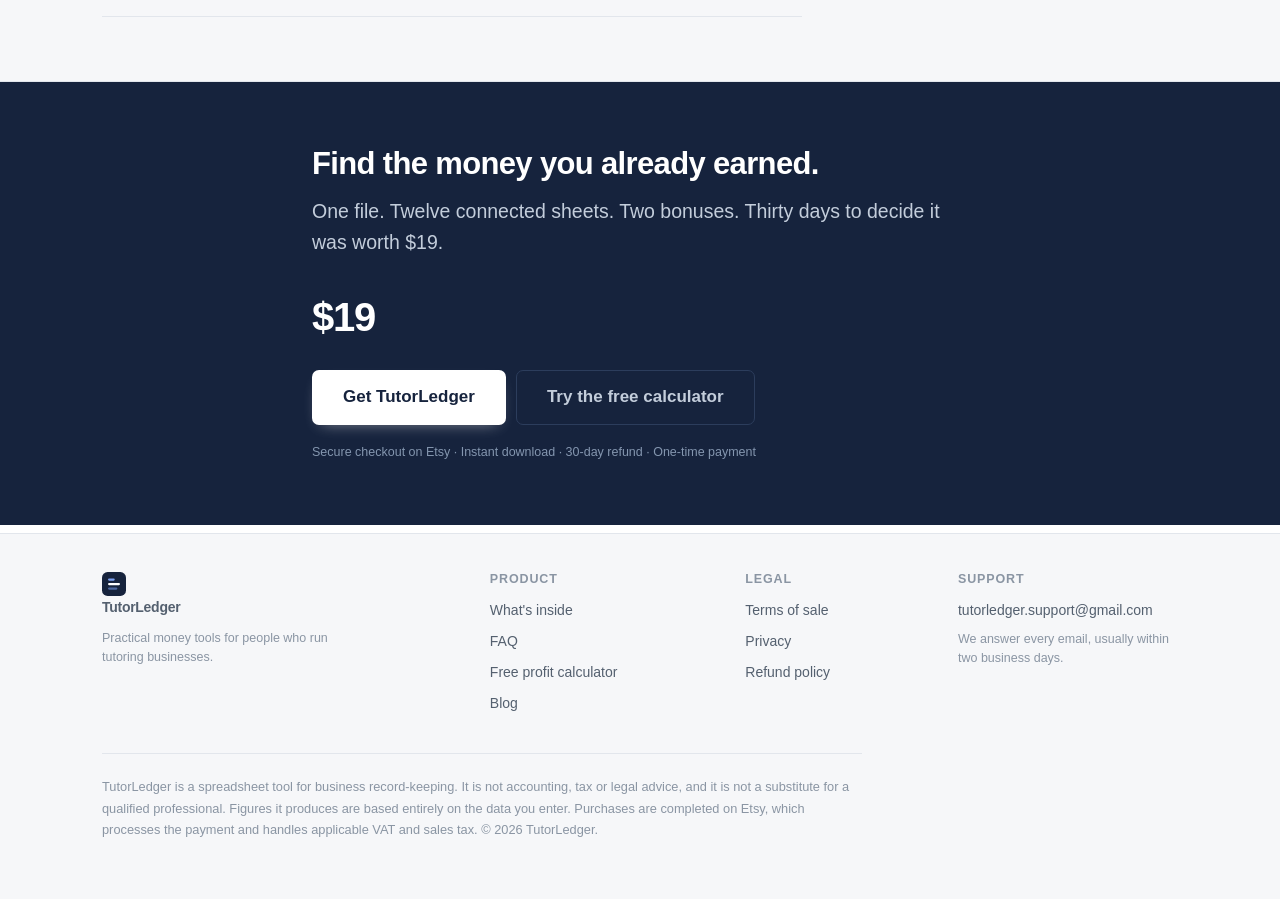
==== commit 274e5217: "Drop the $39 strikethrough, fix the sheet count The page advertised "$19, was $39" against a price t" ====
--- a/index.html
+++ b/index.html
@@ -70,7 +70,6 @@
 
       <div class="price" style="margin:30px 0 18px">
         <span class="now num">$19</span>
-        <span class="was num">$39</span>
         <span class="pill">Launch price</span>
       </div>
 
@@ -176,7 +175,7 @@
   <div class="wrap">
     <div class="sec-head reveal">
       <p class="eyebrow">What's inside</p>
-      <h2>Eleven connected sheets, not a pile of templates.</h2>
+      <h2>Twelve connected sheets, not a pile of templates.</h2>
       <p class="lede" style="margin-top:14px">
         You enter each fact once. Everything downstream updates itself. Calculation sheets are
         locked so a stray click can't break a formula.
@@ -422,7 +421,6 @@
     </p>
     <div class="price" style="margin:26px 0 20px">
       <span class="now num" style="color:#fff">$19</span>
-      <span class="was num" style="color:#8496af">$39</span>
     </div>
     <div class="btnrow">
       <a class="btn lg onnavy glow" href="https://www.etsy.com/shop/TutorLedger" rel="noopener">Get TutorLedger</a>
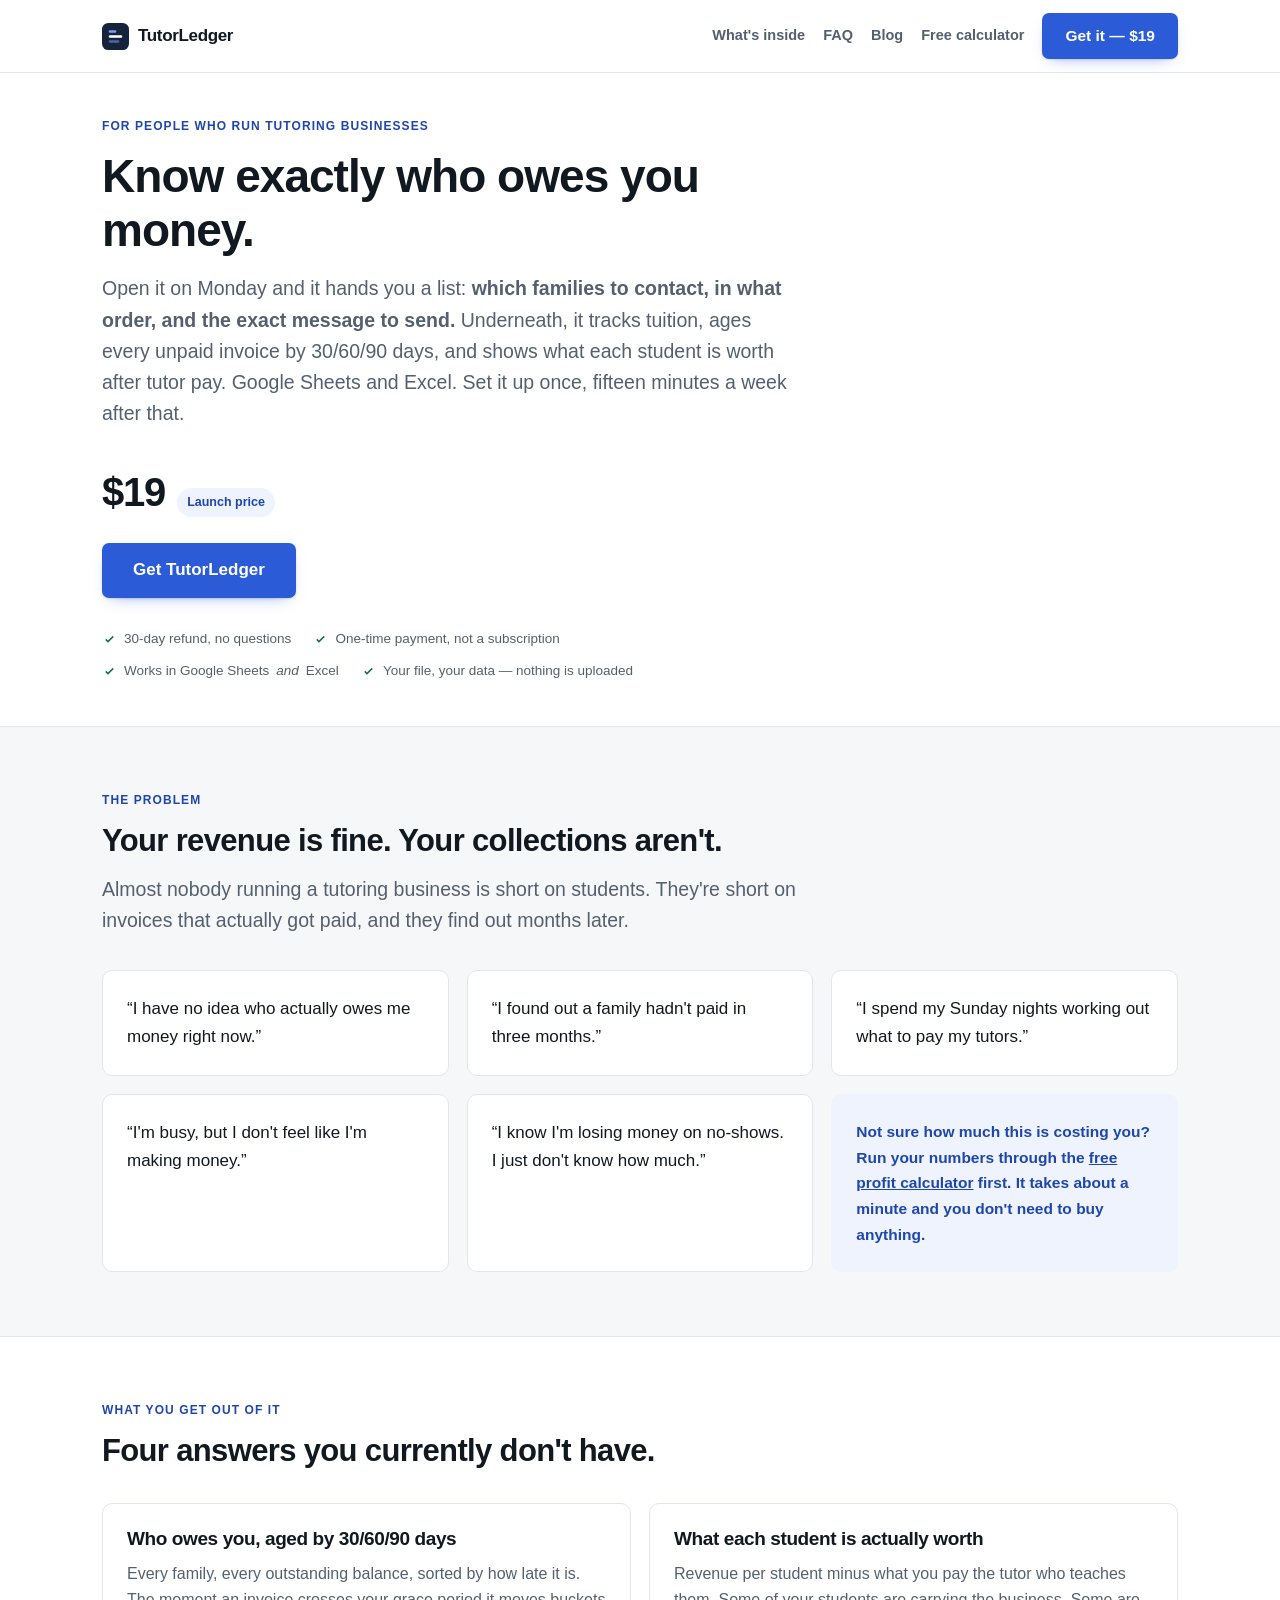
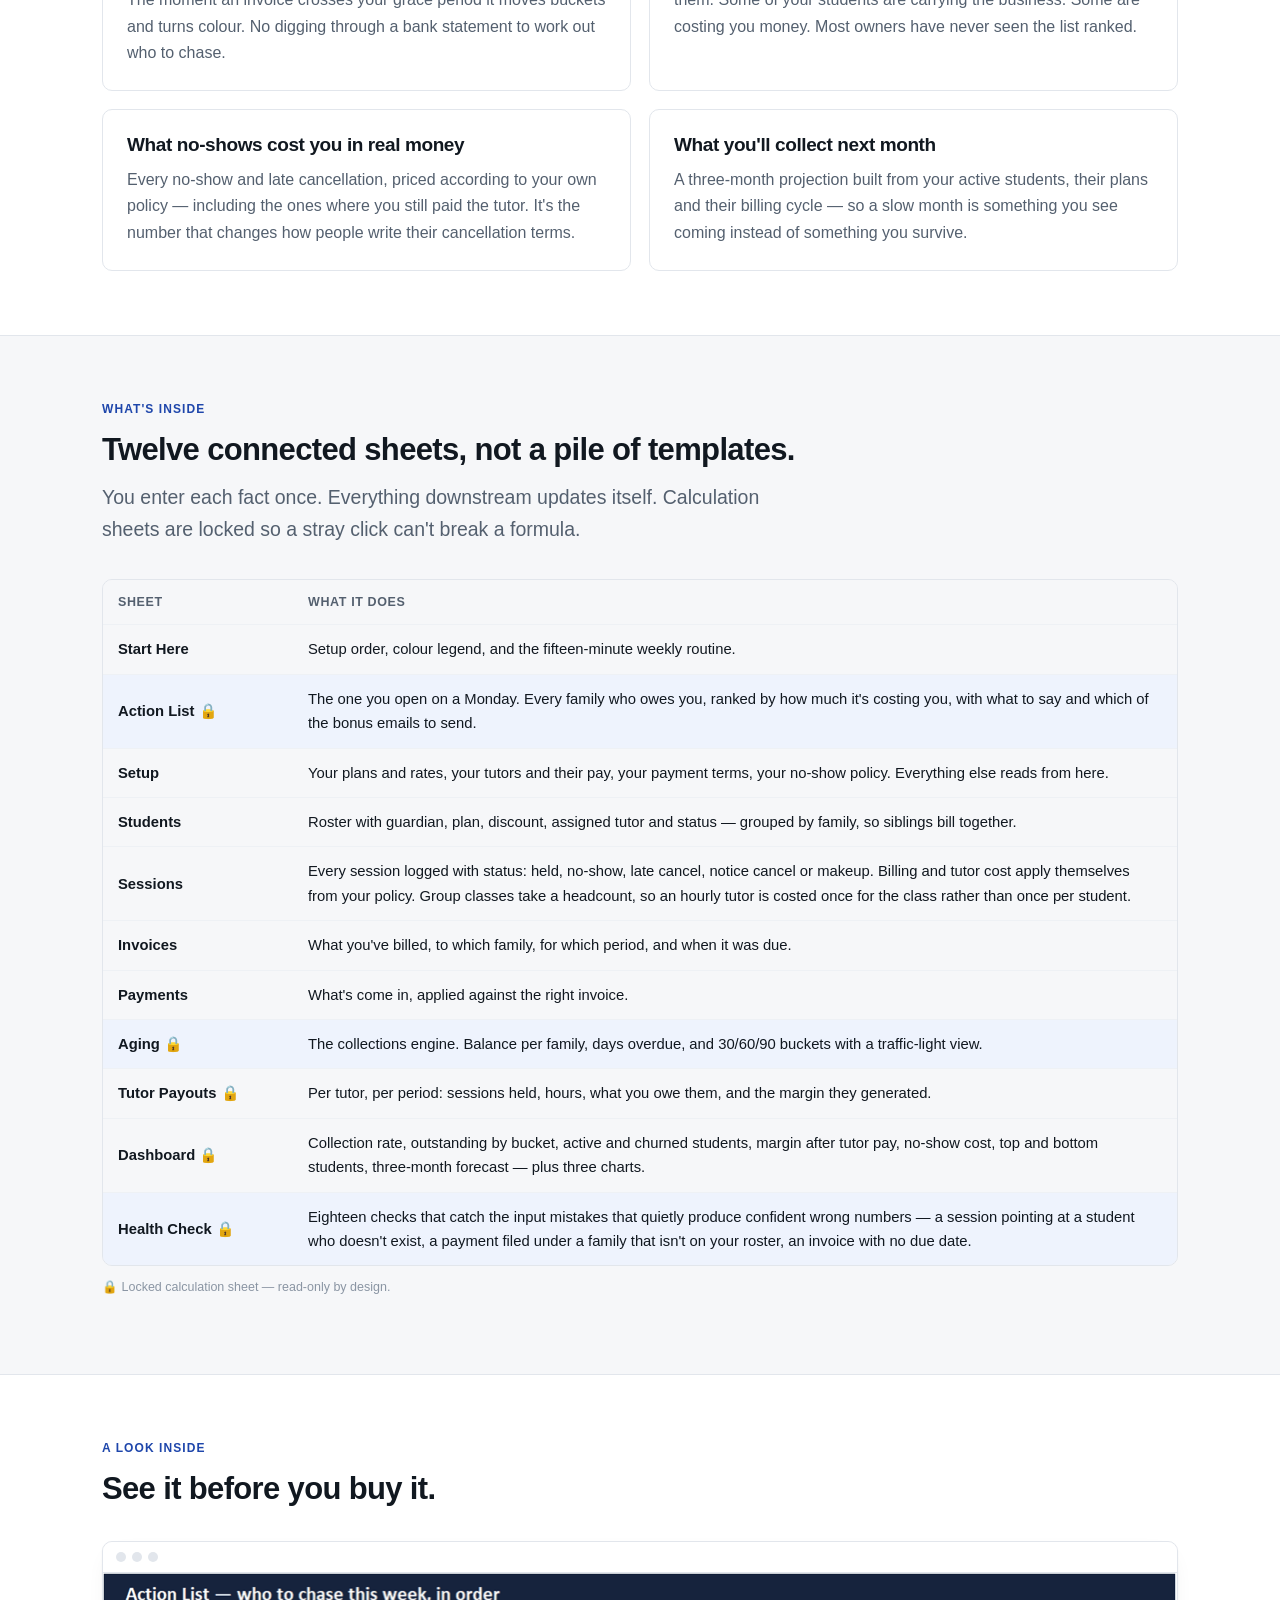
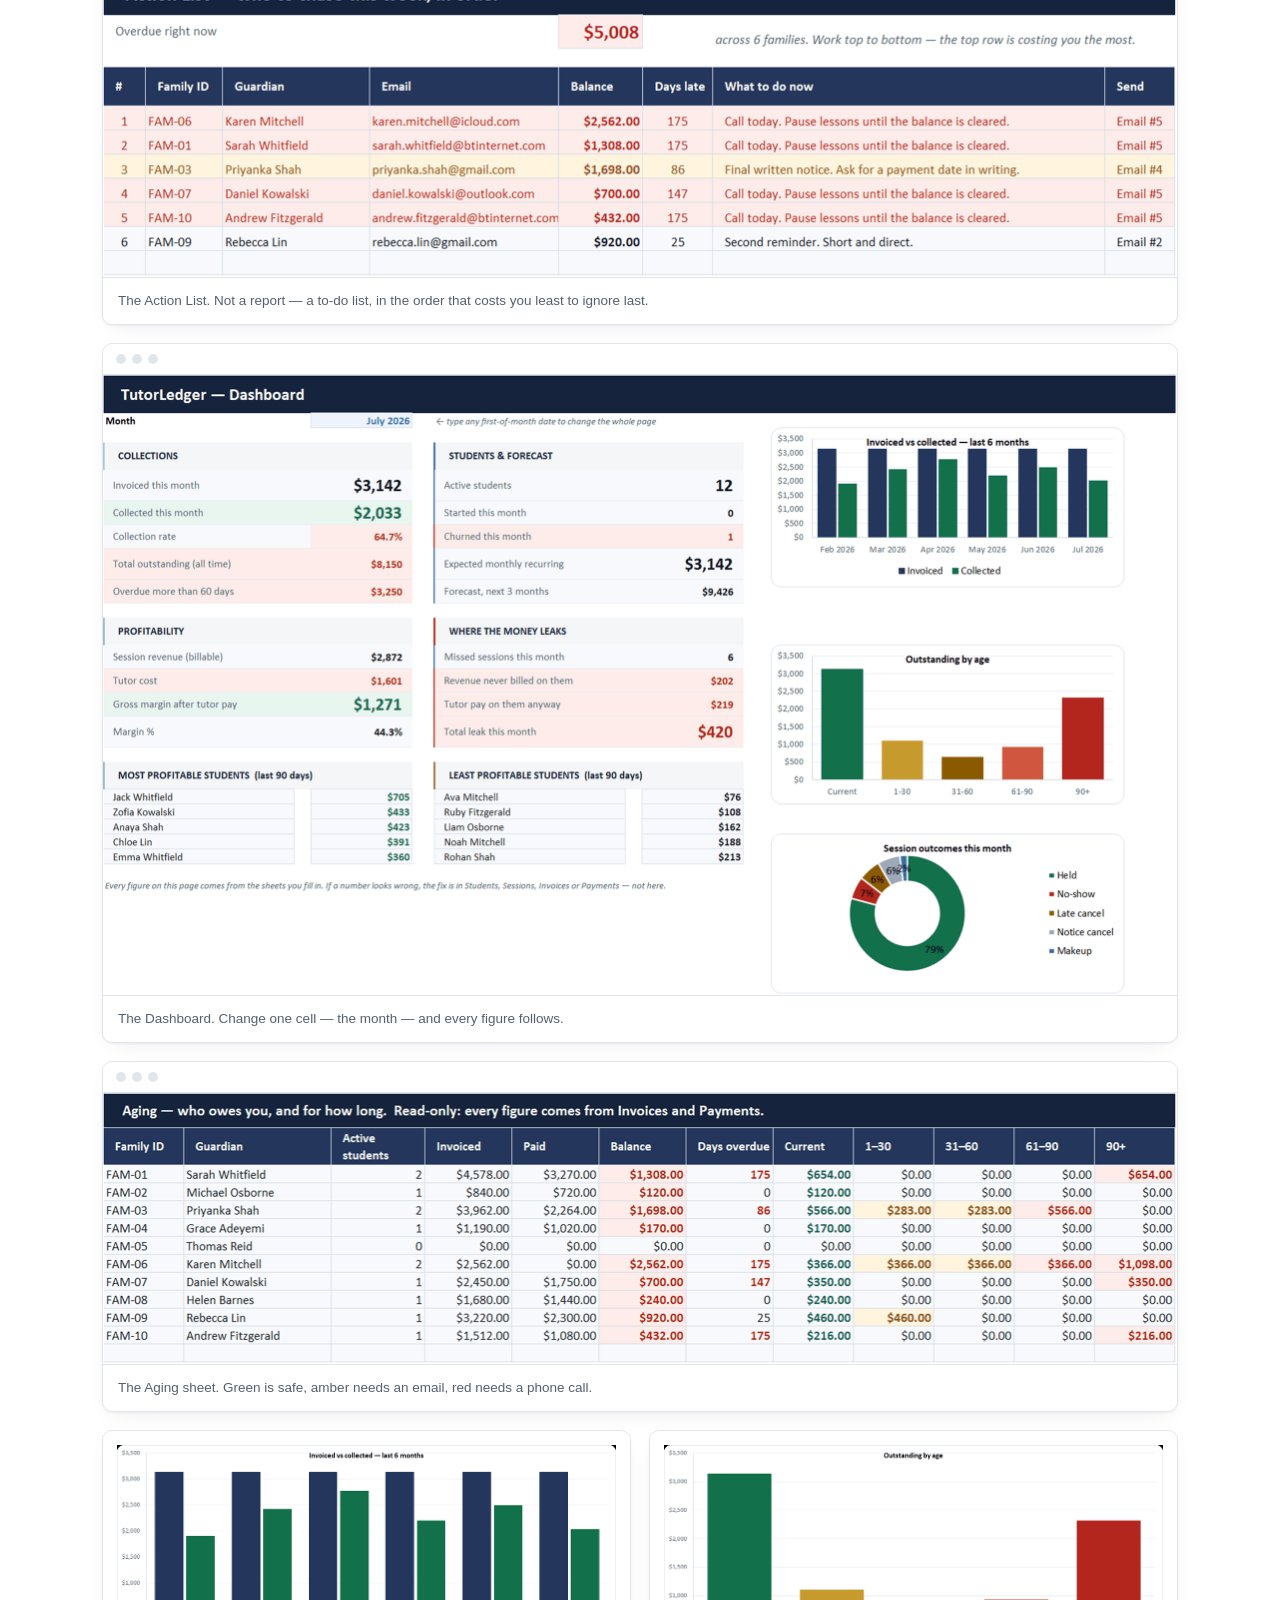
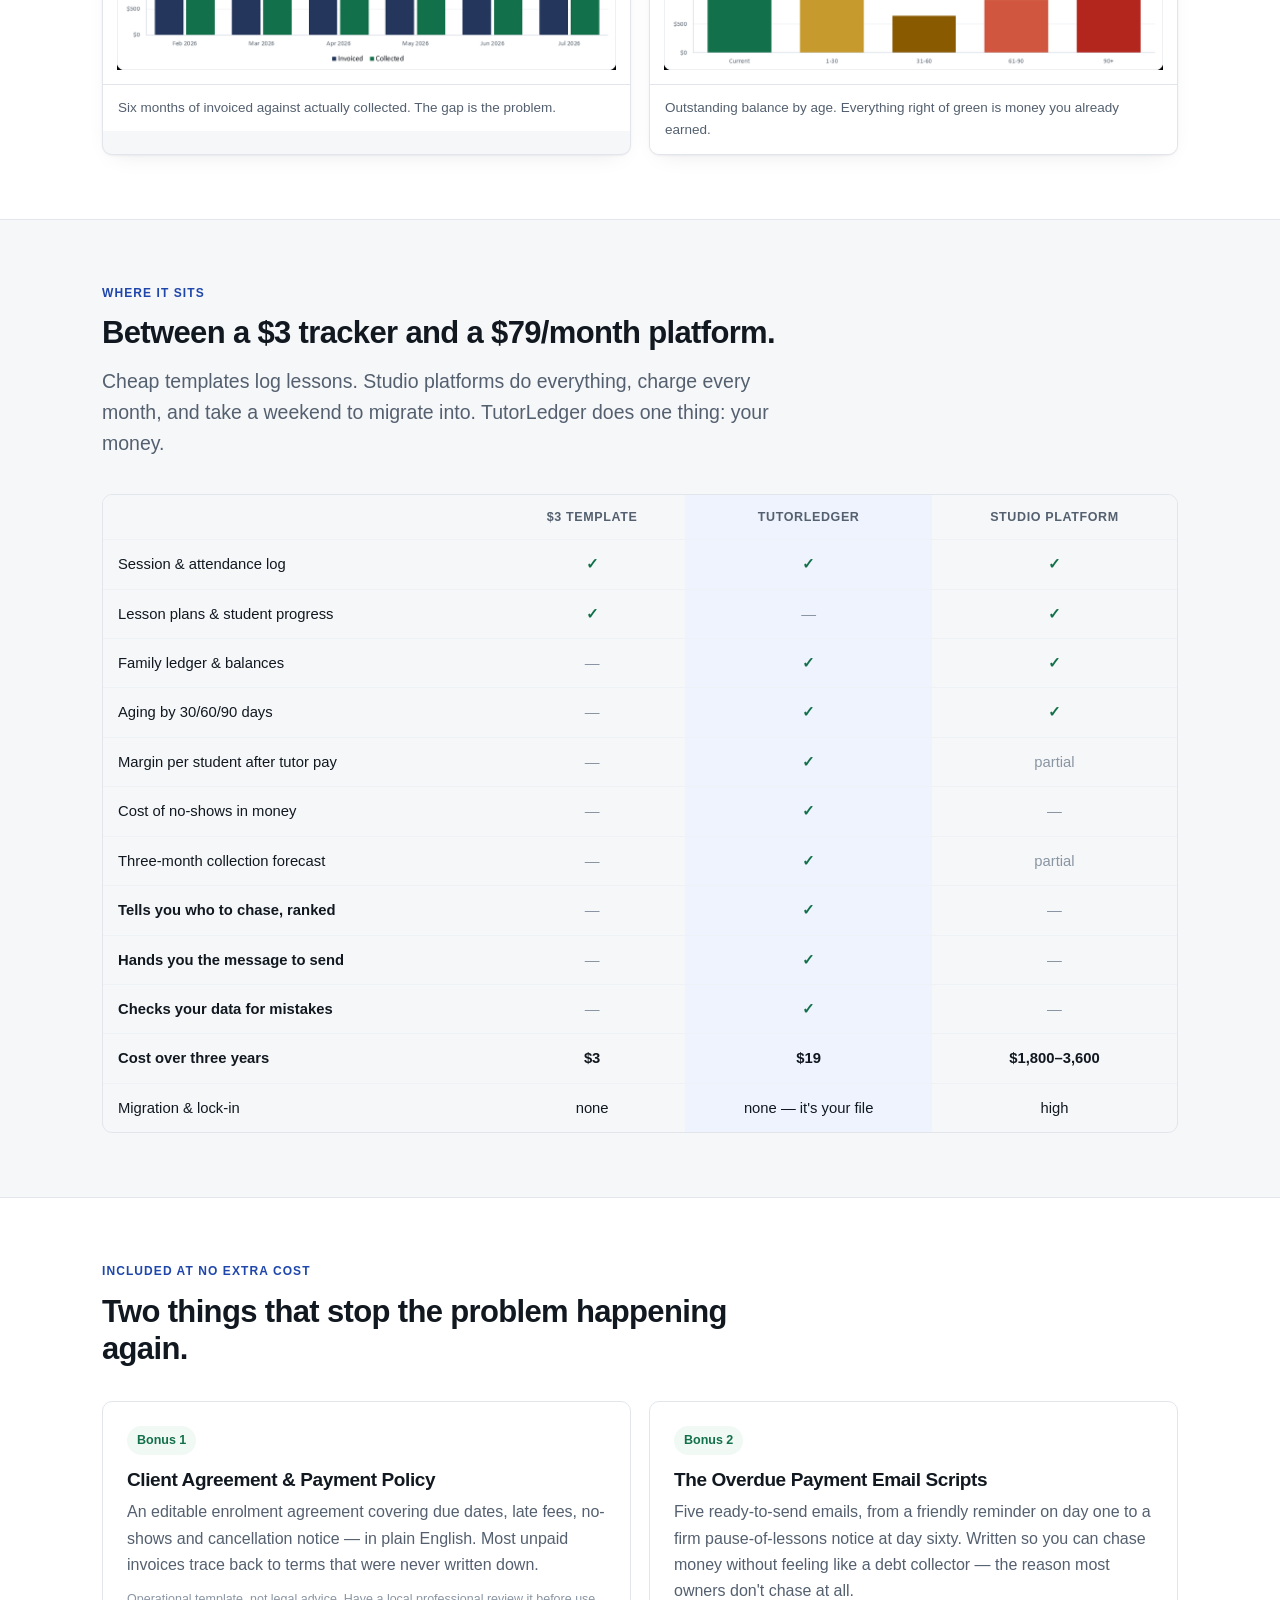
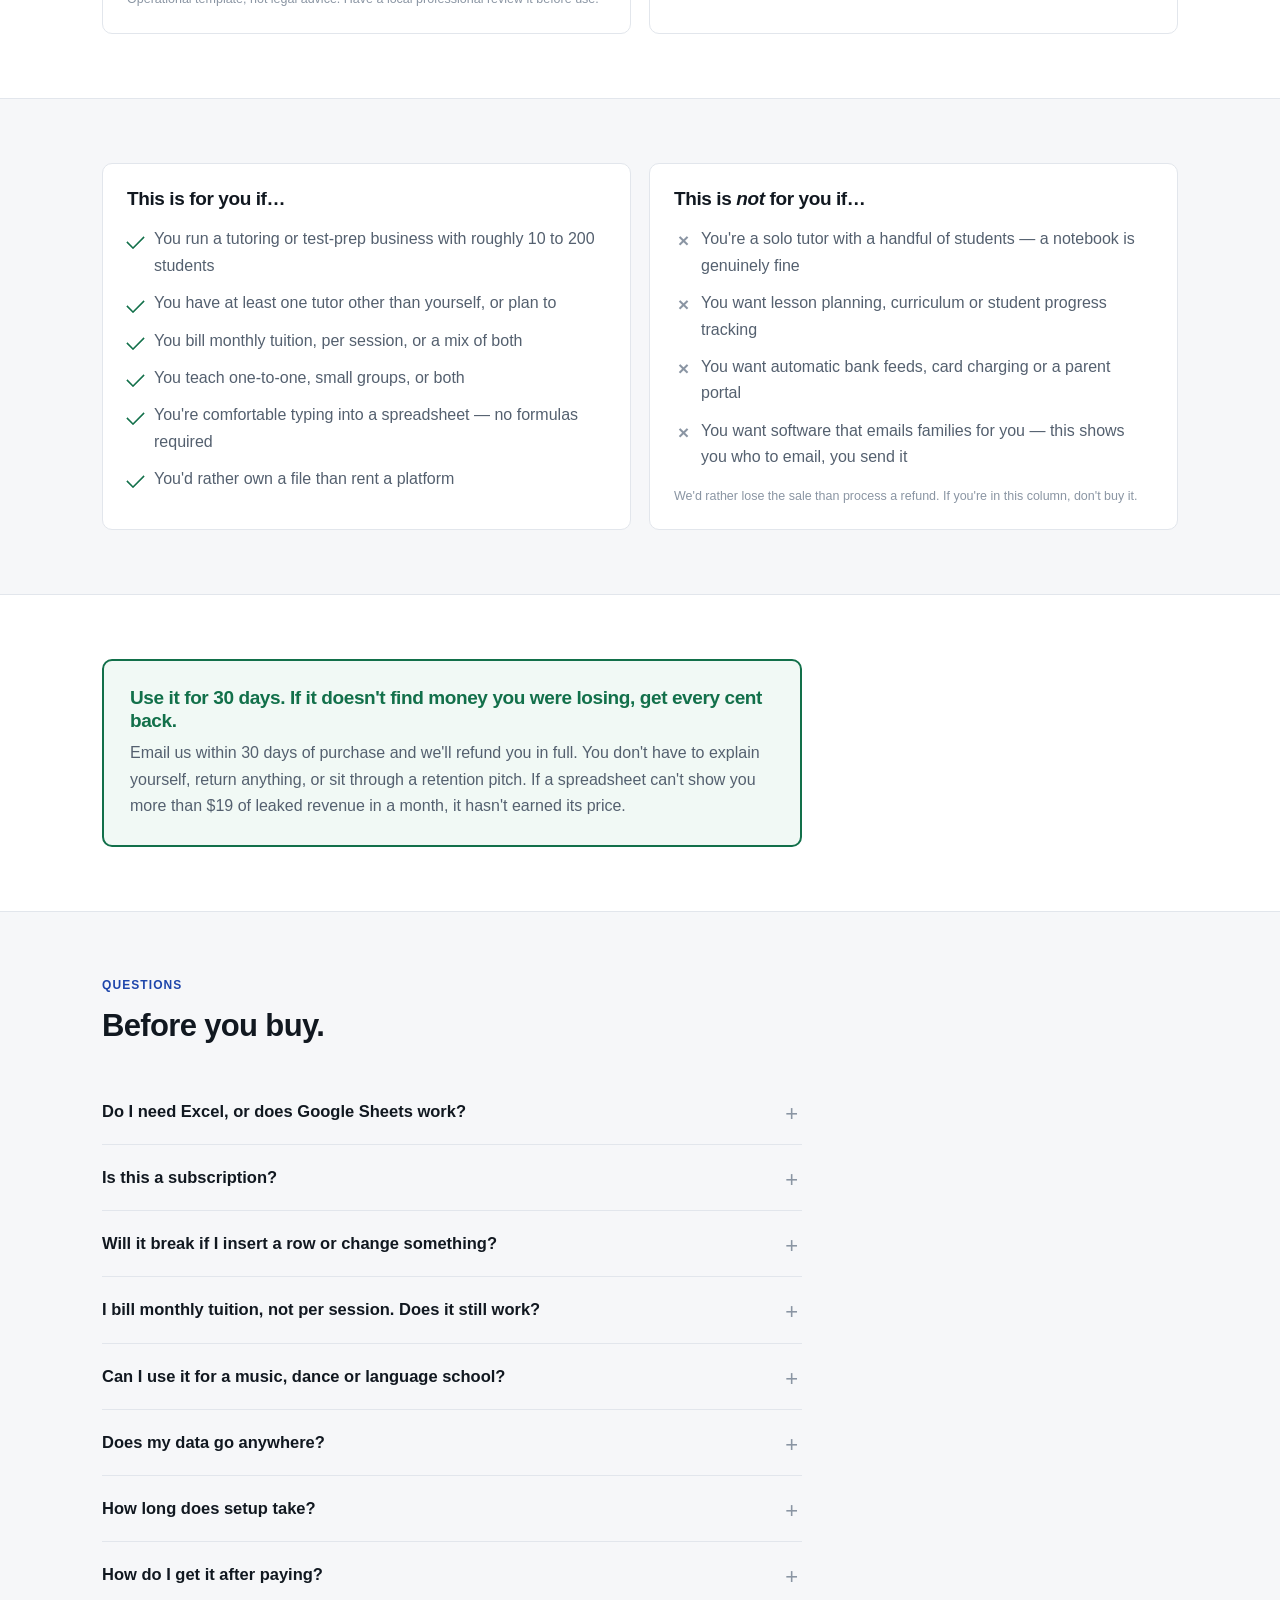
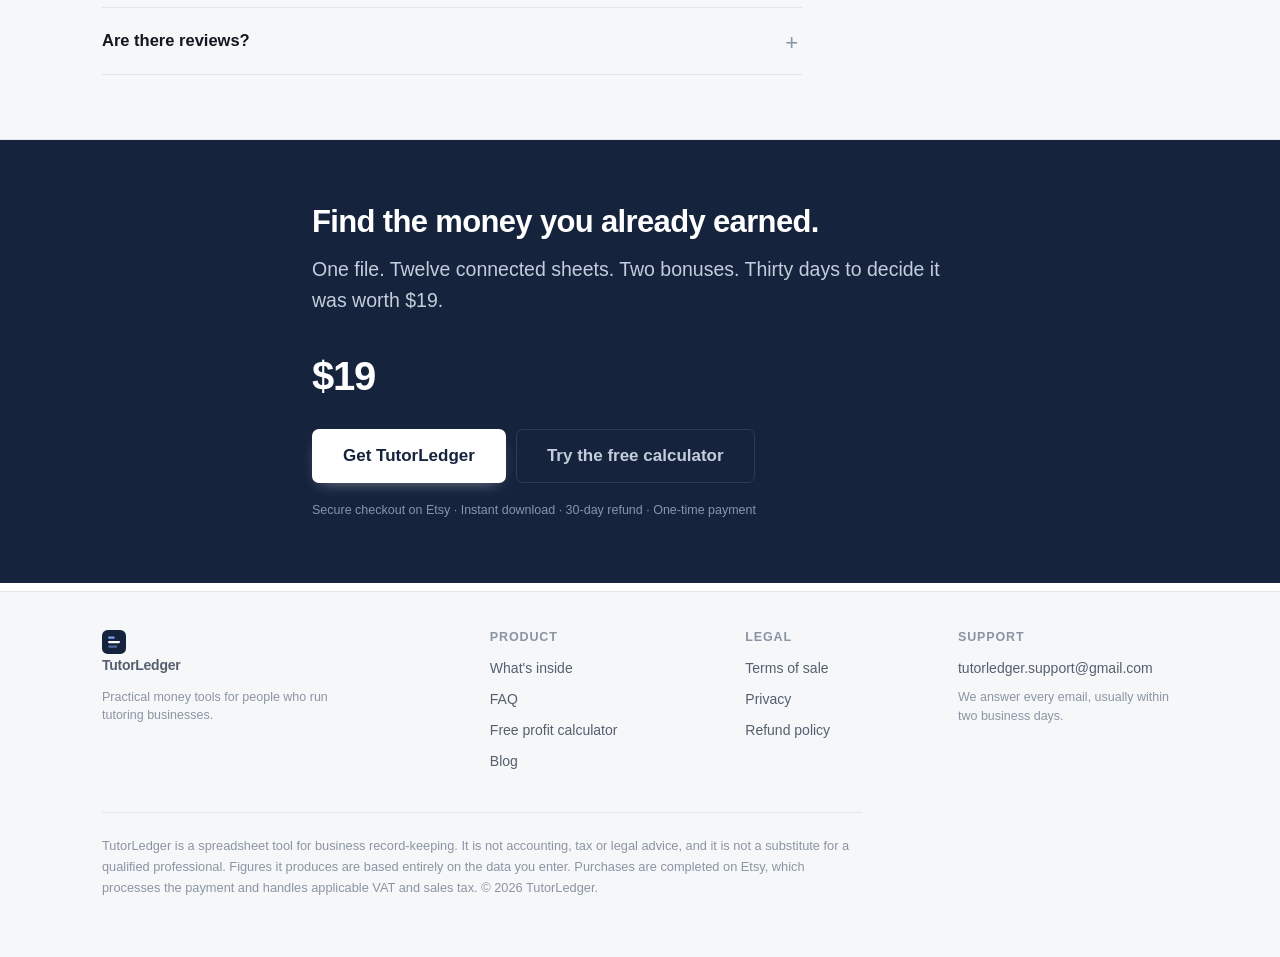
==== commit 735b3a6c: "Group classes: cost the tutor once, not once per student The workbook has one row per student per se" ====
--- a/index.html
+++ b/index.html
@@ -192,13 +192,13 @@
           <tr class="hl"><td><strong>Action List</strong> 🔒</td><td>The one you open on a Monday. Every family who owes you, ranked by how much it's costing you, with what to say and which of the bonus emails to send.</td></tr>
           <tr><td><strong>Setup</strong></td><td>Your plans and rates, your tutors and their pay, your payment terms, your no-show policy. Everything else reads from here.</td></tr>
           <tr><td><strong>Students</strong></td><td>Roster with guardian, plan, discount, assigned tutor and status — grouped by family, so siblings bill together.</td></tr>
-          <tr><td><strong>Sessions</strong></td><td>Every session logged with status: held, no-show, late cancel, notice cancel or makeup. Billing and tutor cost apply themselves from your policy.</td></tr>
+          <tr><td><strong>Sessions</strong></td><td>Every session logged with status: held, no-show, late cancel, notice cancel or makeup. Billing and tutor cost apply themselves from your policy. Group classes take a headcount, so an hourly tutor is costed once for the class rather than once per student.</td></tr>
           <tr><td><strong>Invoices</strong></td><td>What you've billed, to which family, for which period, and when it was due.</td></tr>
           <tr><td><strong>Payments</strong></td><td>What's come in, applied against the right invoice.</td></tr>
           <tr class="hl"><td><strong>Aging</strong> 🔒</td><td>The collections engine. Balance per family, days overdue, and 30/60/90 buckets with a traffic-light view.</td></tr>
           <tr><td><strong>Tutor Payouts</strong> 🔒</td><td>Per tutor, per period: sessions held, hours, what you owe them, and the margin they generated.</td></tr>
           <tr><td><strong>Dashboard</strong> 🔒</td><td>Collection rate, outstanding by bucket, active and churned students, margin after tutor pay, no-show cost, top and bottom students, three-month forecast — plus three charts.</td></tr>
-          <tr class="hl"><td><strong>Health Check</strong> 🔒</td><td>Seventeen checks that catch the input mistakes that quietly produce confident wrong numbers — a session pointing at a student who doesn't exist, a payment filed under a family that isn't on your roster, an invoice with no due date.</td></tr>
+          <tr class="hl"><td><strong>Health Check</strong> 🔒</td><td>Eighteen checks that catch the input mistakes that quietly produce confident wrong numbers — a session pointing at a student who doesn't exist, a payment filed under a family that isn't on your roster, an invoice with no due date.</td></tr>
         </tbody>
       </table>
     </div>
@@ -225,7 +225,7 @@
     <figure class="shot reveal" style="margin:0 0 18px">
       <div class="bar"><i></i><i></i><i></i></div>
       <div class="body" style="overflow-x:auto">
-        <img src="assets/shot-dashboard.png" width="2152" height="1126" loading="lazy"
+        <img src="assets/shot-dashboard.png" width="2152" height="1242" loading="lazy"
              alt="The TutorLedger dashboard showing invoiced and collected totals, collection rate, outstanding balance, active students, margin after tutor pay and the monthly cost of missed sessions.">
       </div>
       <figcaption>The Dashboard. Change one cell — the month — and every figure follows.</figcaption>
@@ -243,14 +243,14 @@
     <div class="grid g2">
       <figure class="shot fit reveal" style="margin:0">
         <div class="body" style="padding:14px; background:var(--card)">
-          <img src="assets/chart-collections.png" width="908" height="409" loading="lazy"
+          <img src="assets/chart-collections.png" width="1040" height="469" loading="lazy"
                alt="Column chart comparing invoiced against collected revenue for the last six months.">
         </div>
         <figcaption>Six months of invoiced against actually collected. The gap is the problem.</figcaption>
       </figure>
       <figure class="shot fit reveal" style="margin:0">
         <div class="body" style="padding:14px; background:var(--card)">
-          <img src="assets/chart-aging.png" width="908" height="409" loading="lazy"
+          <img src="assets/chart-aging.png" width="1040" height="469" loading="lazy"
                alt="Column chart of outstanding balance by age bucket, coloured green through to red.">
         </div>
         <figcaption>Outstanding balance by age. Everything right of green is money you already earned.</figcaption>
@@ -341,6 +341,7 @@
           <li>You run a tutoring or test-prep business with roughly 10 to 200 students</li>
           <li>You have at least one tutor other than yourself, or plan to</li>
           <li>You bill monthly tuition, per session, or a mix of both</li>
+          <li>You teach one-to-one, small groups, or both</li>
           <li>You're comfortable typing into a spreadsheet — no formulas required</li>
           <li>You'd rather own a file than rent a platform</li>
         </ul>
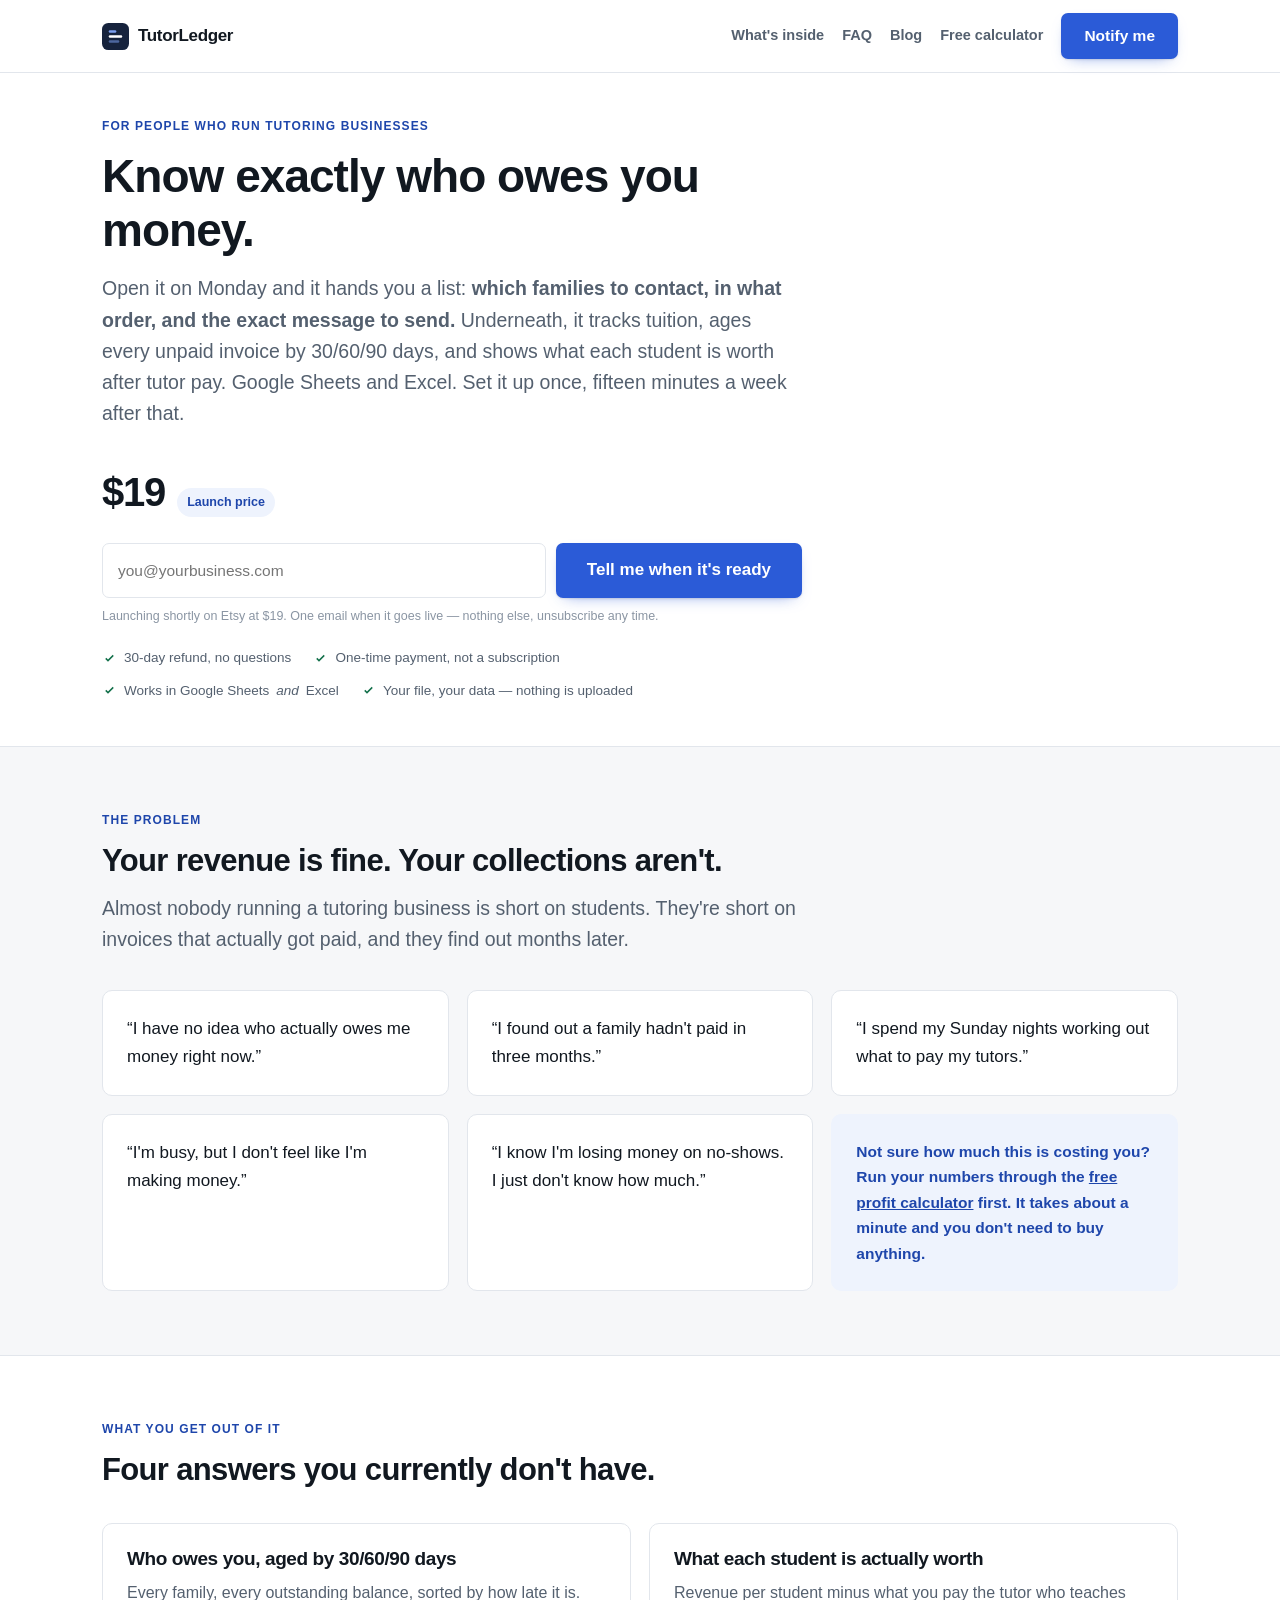
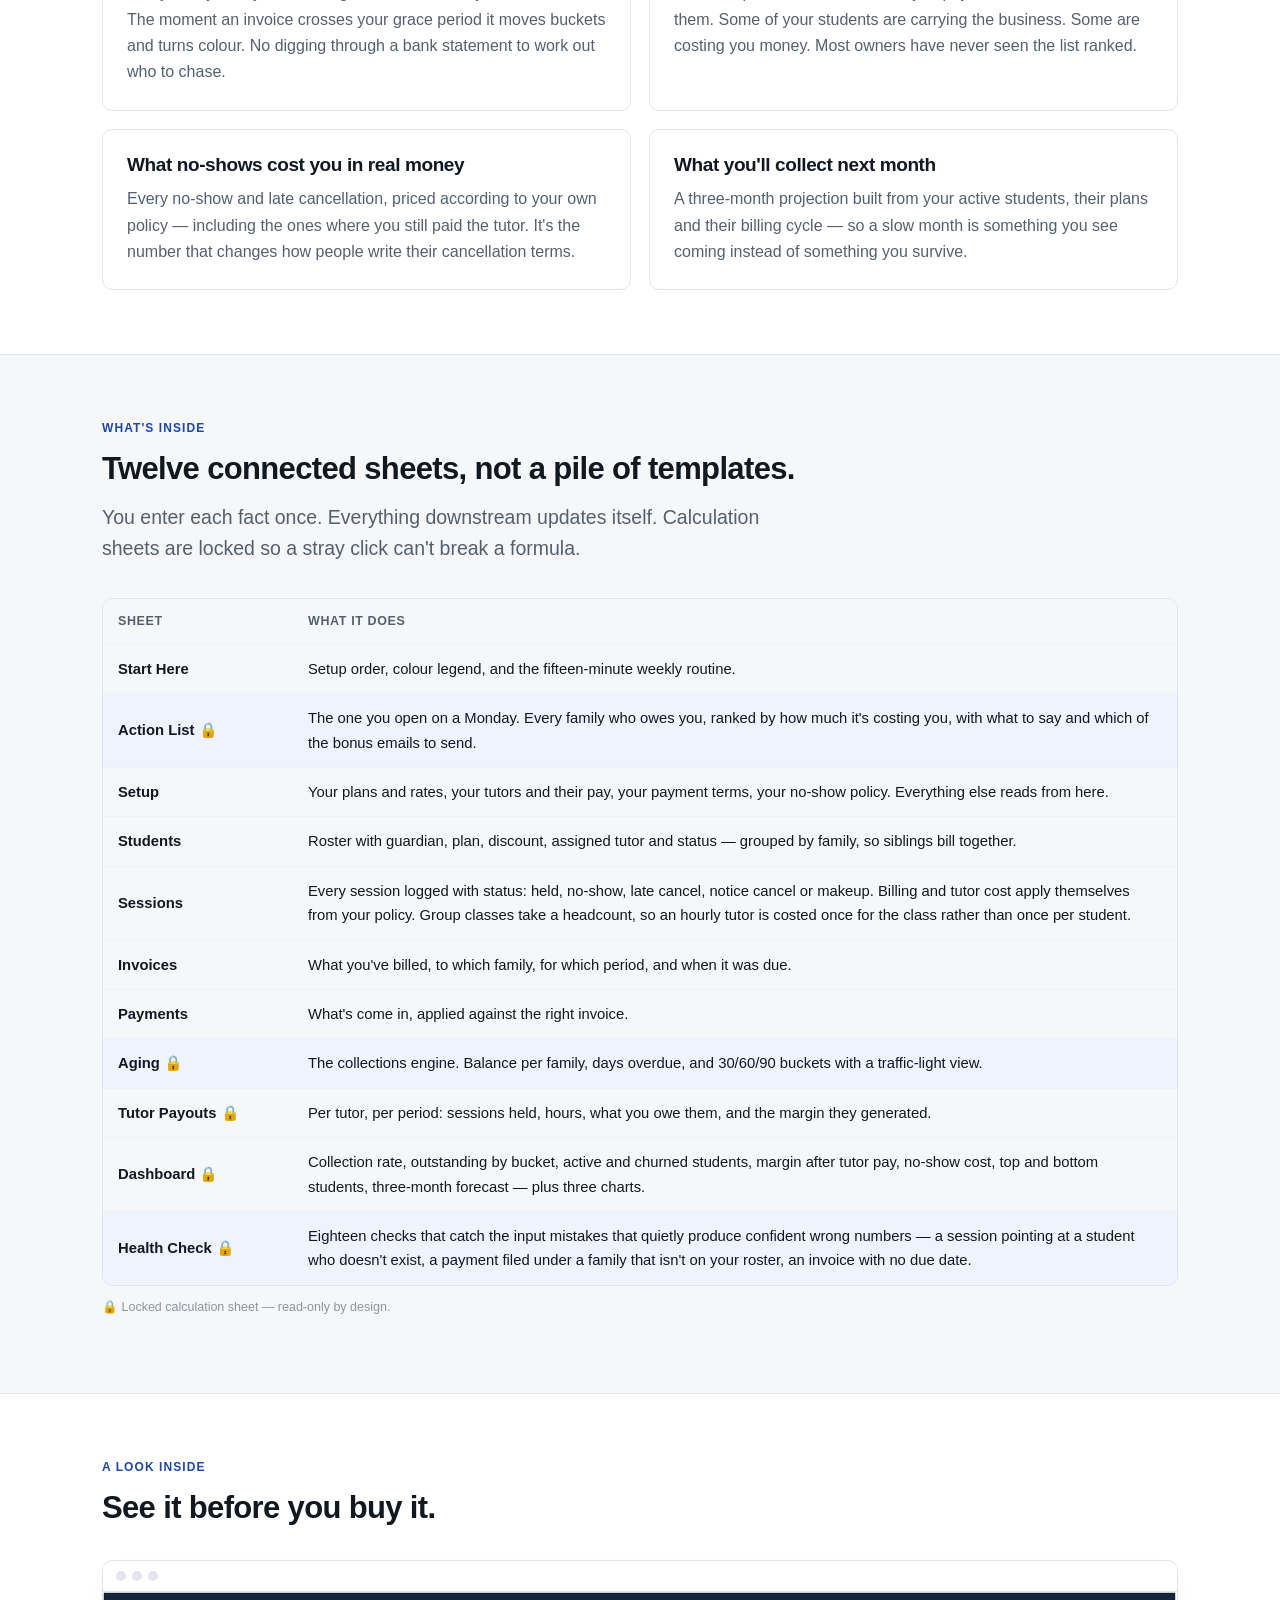
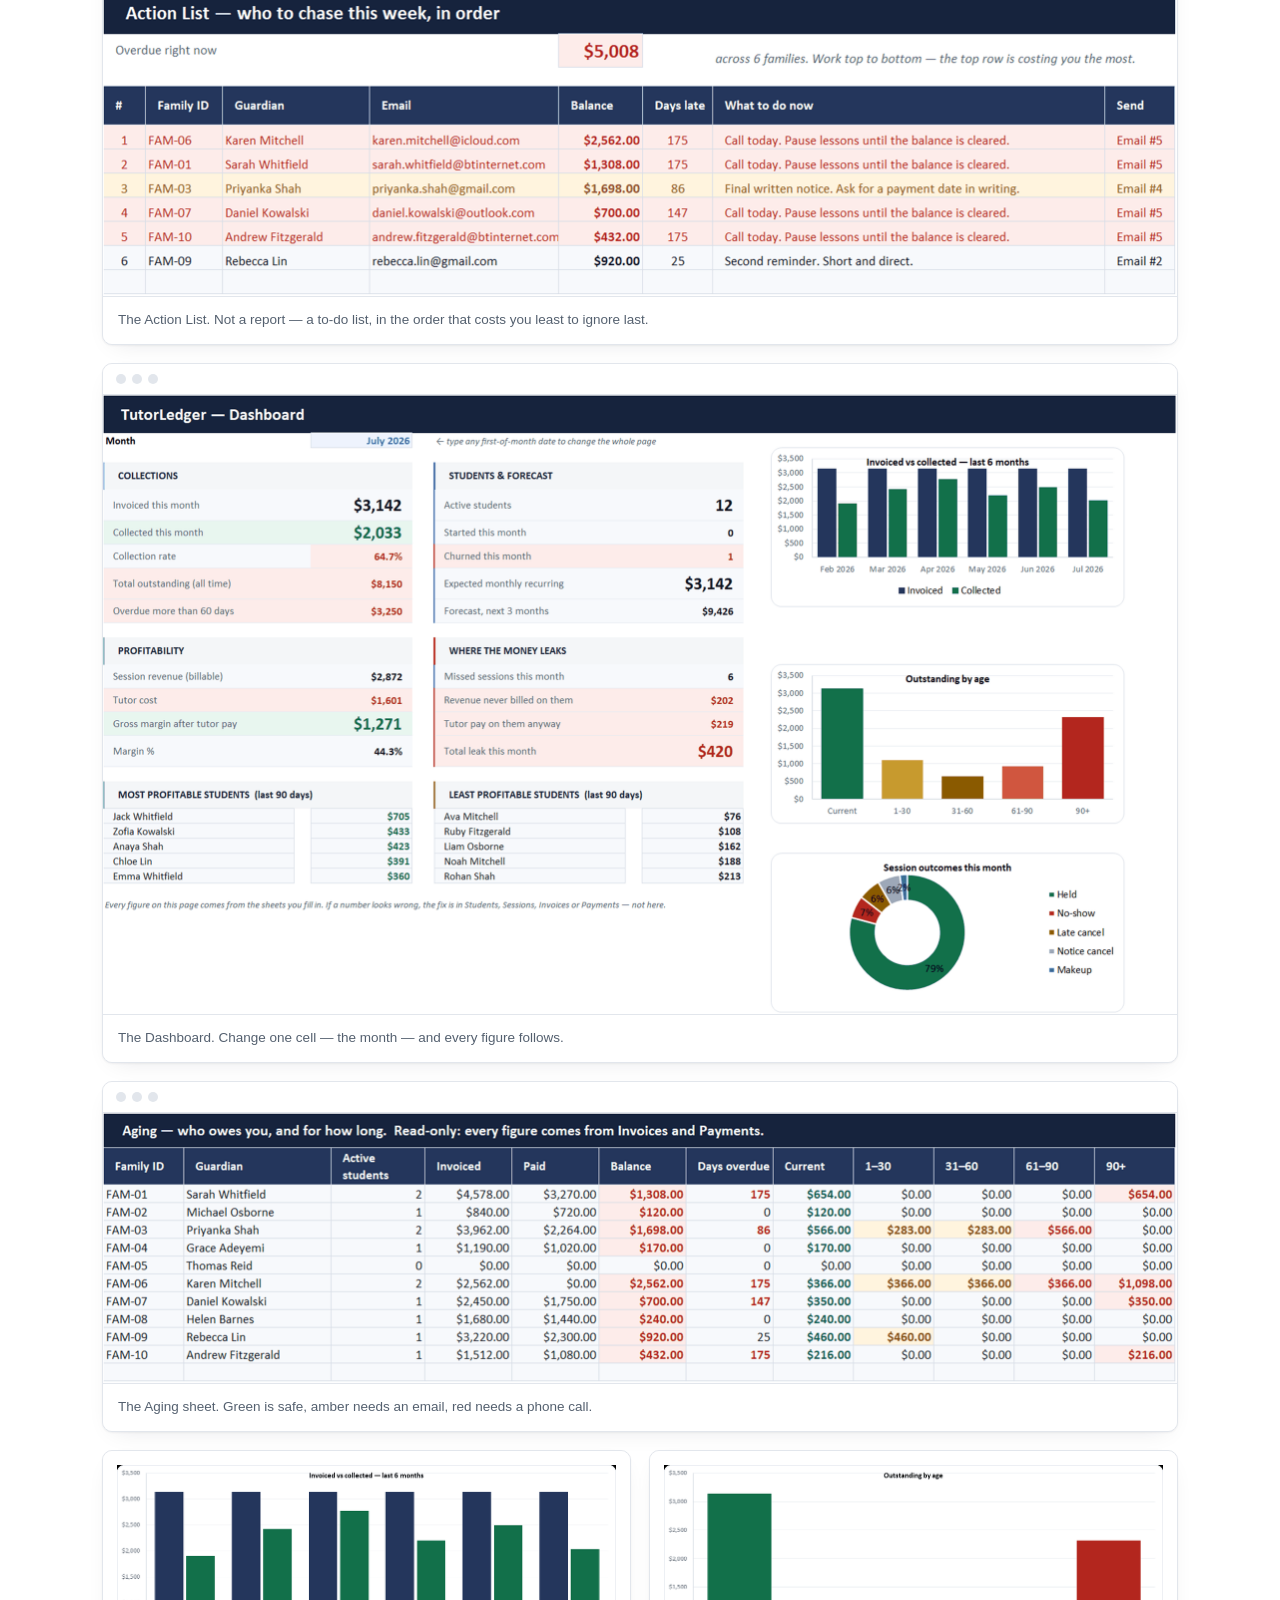
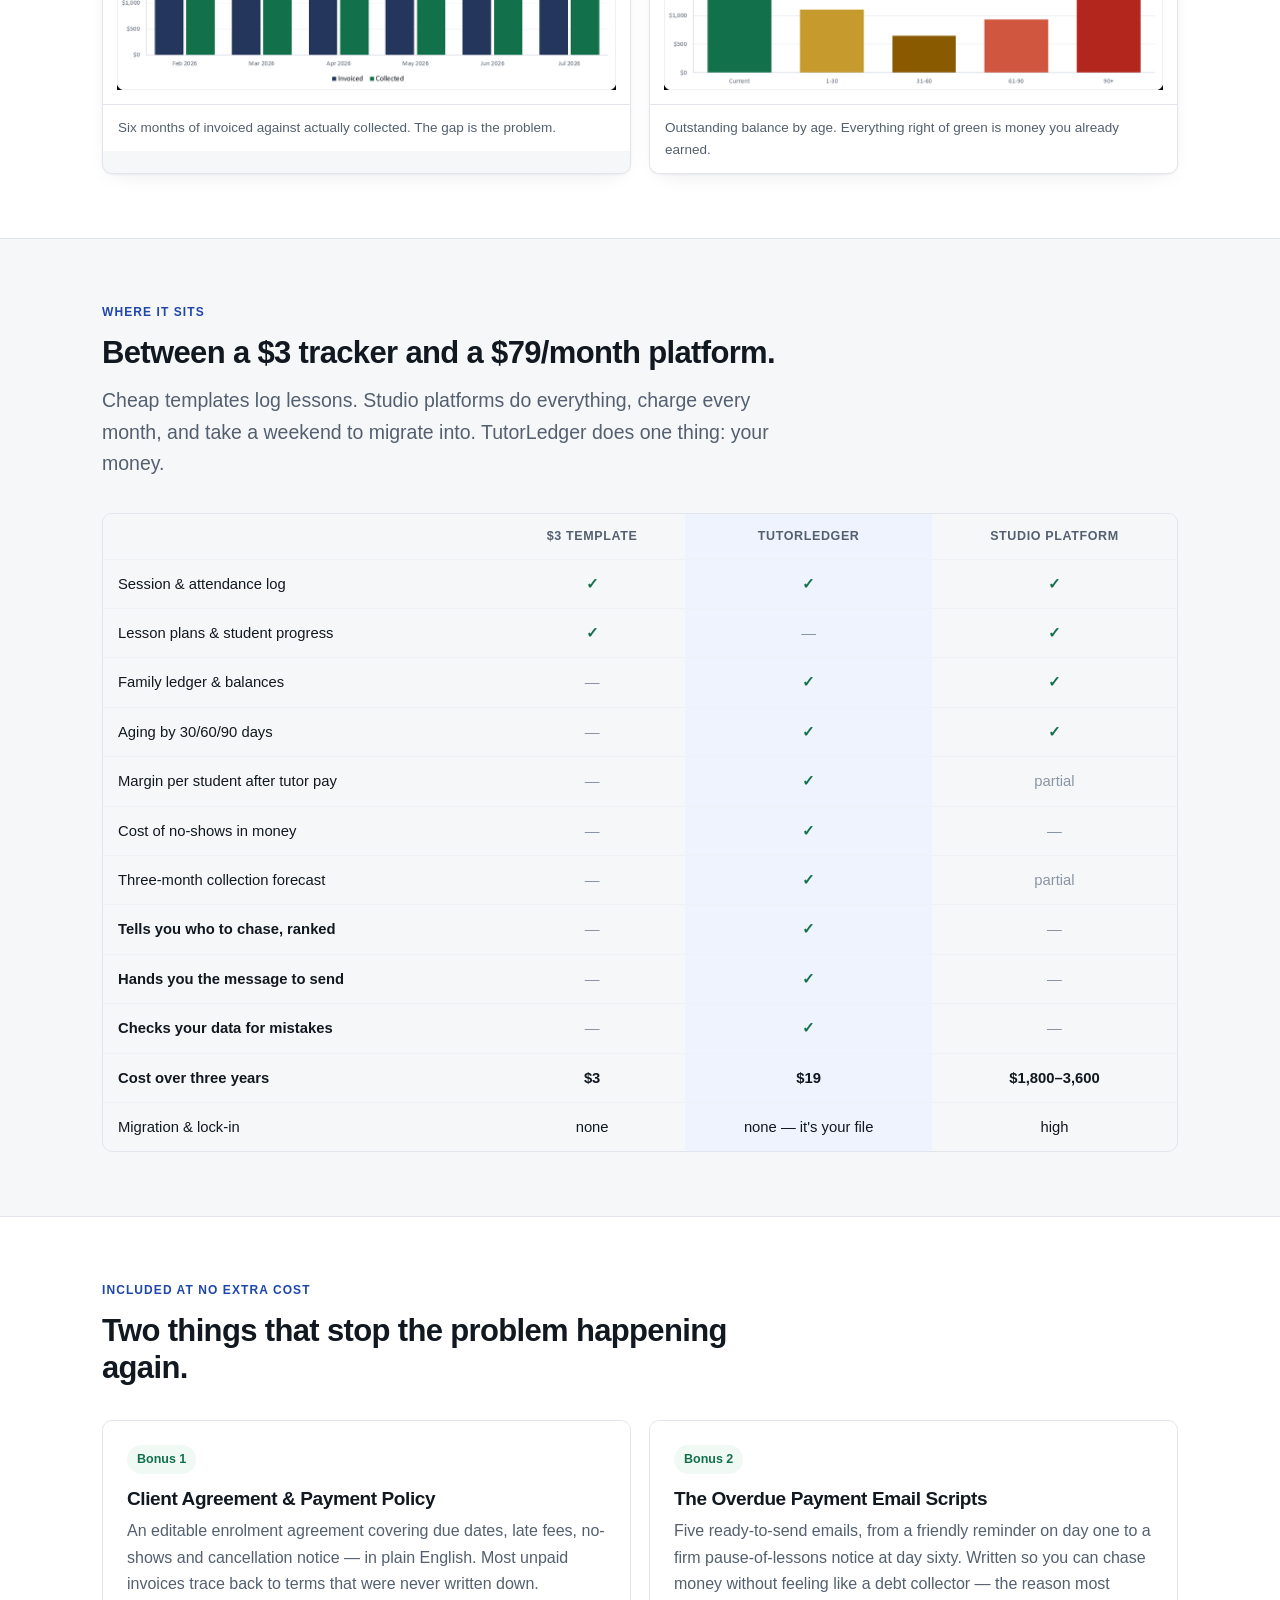
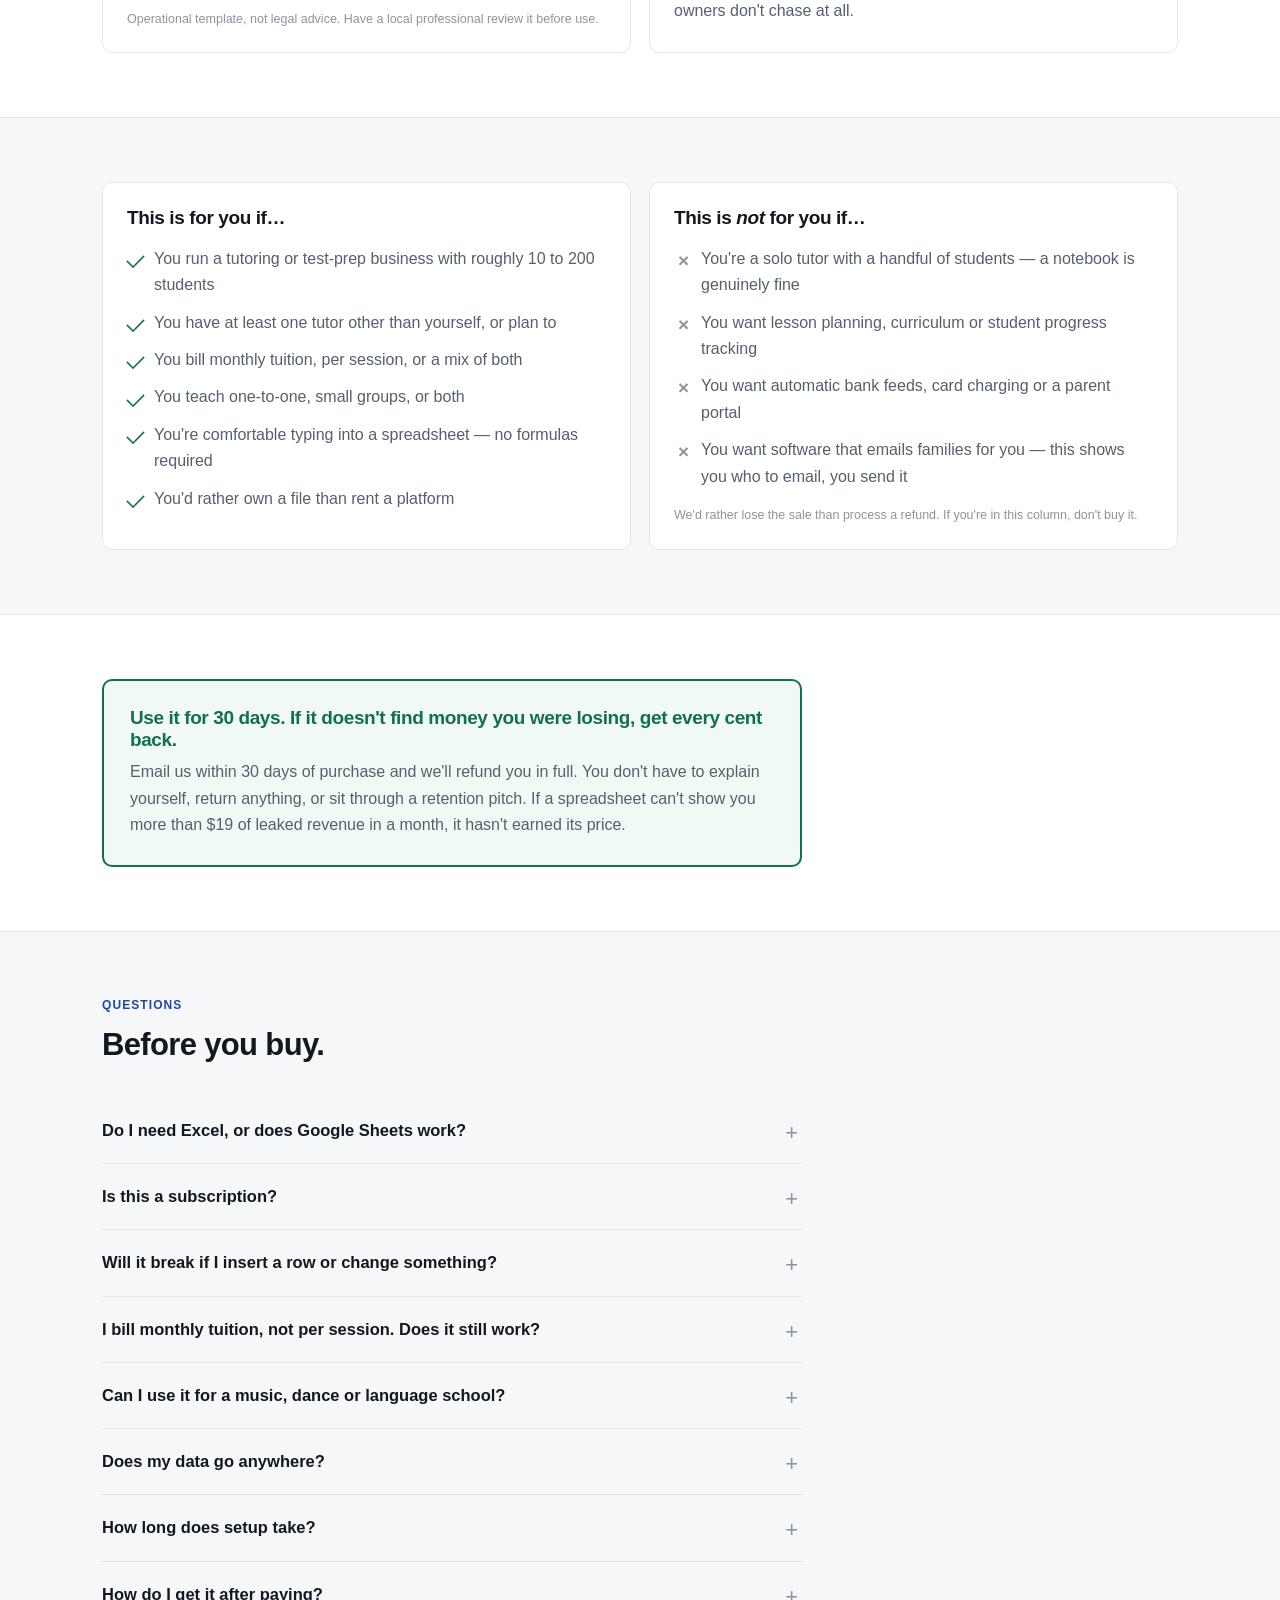
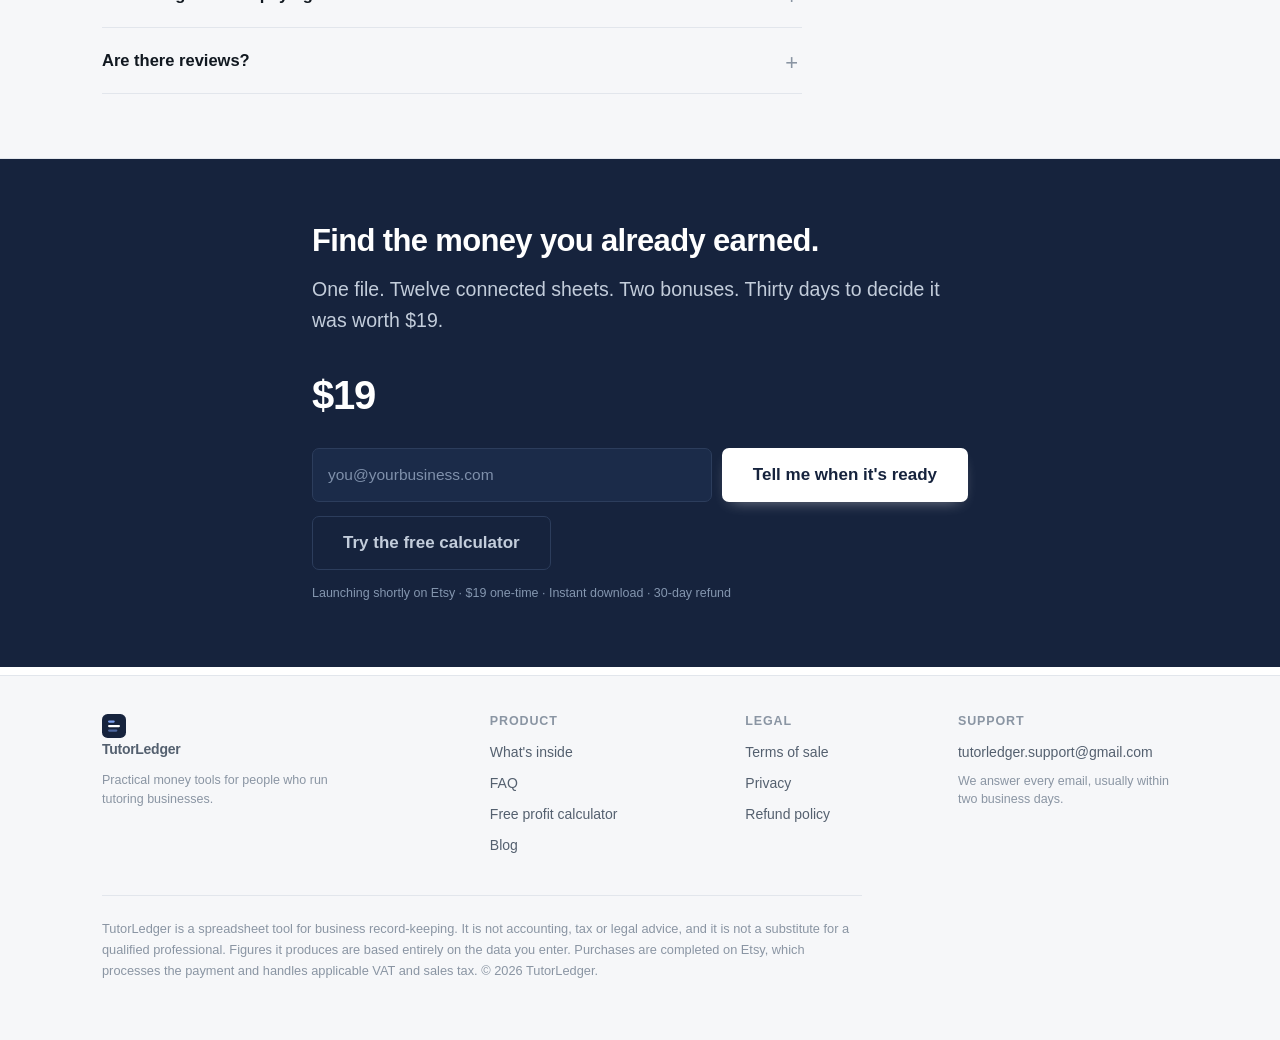
==== commit 883d4f58: "Pre-launch: capture emails instead of linking to a shop that isn't open The three buy buttons pointe" ====
--- a/index.html
+++ b/index.html
@@ -3,6 +3,7 @@
 <head>
 <meta charset="utf-8">
 <meta name="viewport" content="width=device-width, initial-scale=1">
+<meta name="p:domain_verify" content="33fd2b693094af64493ecd0f95743d8d"/>
 <title>TutorLedger — Tuition &amp; Cash Flow for Tutoring Businesses</title>
 <meta name="description" content="A Google Sheets and Excel system for tutoring business owners. See who owes you aged by 30/60/90 days, what each student is worth after tutor pay, and what you'll collect next month. One-time $19.">
 <link rel="canonical" href="https://tutorledger.github.io/">
@@ -13,7 +14,7 @@
 <meta property="og:image" content="https://tutorledger.github.io/assets/og-cover.png">
 <meta name="twitter:card" content="summary_large_image">
 <link rel="icon" href="assets/logo.svg">
-<link rel="stylesheet" href="assets/tl.css?v=08d404c8">
+<link rel="stylesheet" href="assets/tl.css?v=f169155d">
 <script type="application/ld+json">
 {
   "@context":"https://schema.org",
@@ -49,7 +50,7 @@
     <a class="navlink hide-sm" href="#faq">FAQ</a>
     <a class="navlink hide-sm" href="blog/">Blog</a>
     <a class="navlink" href="tutoring-profit-calculator/">Free calculator</a>
-    <a class="btn glow" href="https://www.etsy.com/shop/TutorLedger" rel="noopener">Get it — $19</a>
+    <a class="btn glow" href="#notify">Notify me</a>
   </nav>
 </header>
 
@@ -73,9 +74,14 @@
         <span class="pill">Launch price</span>
       </div>
 
-      <p style="margin-bottom:22px">
-        <a class="btn lg glow" href="https://www.etsy.com/shop/TutorLedger" rel="noopener">Get TutorLedger</a>
-      </p>
+      <div id="notify" style="margin-bottom:22px">
+        <form class="notify" action="https://formspree.io/f/mjgnlzzq" method="POST">
+          <input type="email" name="email" placeholder="you@yourbusiness.com" required aria-label="Your email address">
+          <input type="hidden" name="source" value="prelaunch-hero">
+          <button class="btn lg glow" type="submit">Tell me when it's ready</button>
+        </form>
+        <p class="tiny faint" style="margin:9px 0 0">Launching shortly on Etsy at $19. One email when it goes live — nothing else, unsubscribe any time.</p>
+      </div>
 
       <div class="trustbar">
         <span><svg width="15" height="15" viewBox="0 0 20 20" fill="currentColor" aria-hidden="true"><path d="M8 14.2 4.3 10.5l1.4-1.4L8 11.4l6.3-6.3 1.4 1.4z"/></svg> 30-day refund, no questions</span>
@@ -405,7 +411,7 @@
         <div class="a"><p>About 20 minutes for your settings, tutors and rates, plus roughly a minute per student to enter your roster. The included guide walks through it in the order that avoids rework. After setup, budget about fifteen minutes a week.</p></div></details>
 
       <details class="faq reveal"><summary>How do I get it after paying?</summary>
-        <div class="a"><p>The button takes you to our Etsy shop, where the purchase is completed. Etsy handles the payment and any VAT or sales tax that applies where you are. Your download is available immediately on your Etsy purchases page and by email — four files plus a short read-me. Nothing is shipped.</p></div></details>
+        <div class="a"><p>The purchase is completed on Etsy, which handles the payment and any VAT or sales tax that applies where you are. Your download is available immediately on your Etsy purchases page and by email — four files plus a short read-me. Nothing is shipped.</p></div></details>
 
       <details class="faq reveal"><summary>Are there reviews?</summary>
         <div class="a"><p>Not yet — TutorLedger is new, and we won't publish testimonials we don't have. That's exactly why the refund policy is unconditional and why the free calculator lets you test the thinking before you spend anything.</p></div></details>
@@ -423,11 +429,15 @@
     <div class="price" style="margin:26px 0 20px">
       <span class="now num" style="color:#fff">$19</span>
     </div>
-    <div class="btnrow">
-      <a class="btn lg onnavy glow" href="https://www.etsy.com/shop/TutorLedger" rel="noopener">Get TutorLedger</a>
+    <form class="notify onnavy" action="https://formspree.io/f/mjgnlzzq" method="POST" style="margin-bottom:14px">
+      <input type="email" name="email" placeholder="you@yourbusiness.com" required aria-label="Your email address">
+      <input type="hidden" name="source" value="prelaunch-cta">
+      <button class="btn lg onnavy glow" type="submit">Tell me when it's ready</button>
+    </form>
+    <div class="btnrow" style="margin-bottom:14px">
       <a class="btn lg ghost" href="tutoring-profit-calculator/" style="color:#c3cddb; border-color:#2c3d5c">Try the free calculator</a>
     </div>
-    <p class="tiny" style="color:#8496af; margin:0">Secure checkout on Etsy · Instant download · 30-day refund · One-time payment</p>
+    <p class="tiny" style="color:#8496af; margin:0">Launching shortly on Etsy · $19 one-time · Instant download · 30-day refund</p>
   </div>
 </section>
 
--- a/assets/tl.css
+++ b/assets/tl.css
@@ -109,6 +109,22 @@
   .logo svg{width:24px; height:24px}
 }
 
+/* ---------- pre-launch capture ---------- */
+/* Enquanto a loja nao abre, os CTAs viram captura de e-mail. Mesma altura e
+   mesmo raio dos botoes, para o bloco nao mudar de peso na pagina. */
+.notify{display:flex; gap:10px; flex-wrap:wrap; align-items:stretch; margin:0}
+.notify input[type=email]{
+  flex:1 1 250px; min-width:0; padding:0 15px; font:inherit; font-size:15.5px;
+  color:var(--ink); background:var(--bg); border:1px solid var(--line);
+  border-radius:var(--radius-sm); outline:none;
+}
+.notify input[type=email]:focus{border-color:var(--accent); box-shadow:0 0 0 3px var(--accent-soft)}
+.notify button{flex:none}
+.notify.onnavy input[type=email]{background:#1b2b49; border-color:#2c3d5c; color:#fff}
+.notify.onnavy input[type=email]::placeholder{color:#7f90ab}
+.notify.onnavy input[type=email]:focus{border-color:#5c85e0; box-shadow:0 0 0 3px rgba(92,133,224,.25)}
+@media (max-width:520px){ .notify button{width:100%} }
+
 /* ---------- buttons ---------- */
 .btn{
   --glow:43,91,215;                      /* accent, as rgb triplet for rgba() */
